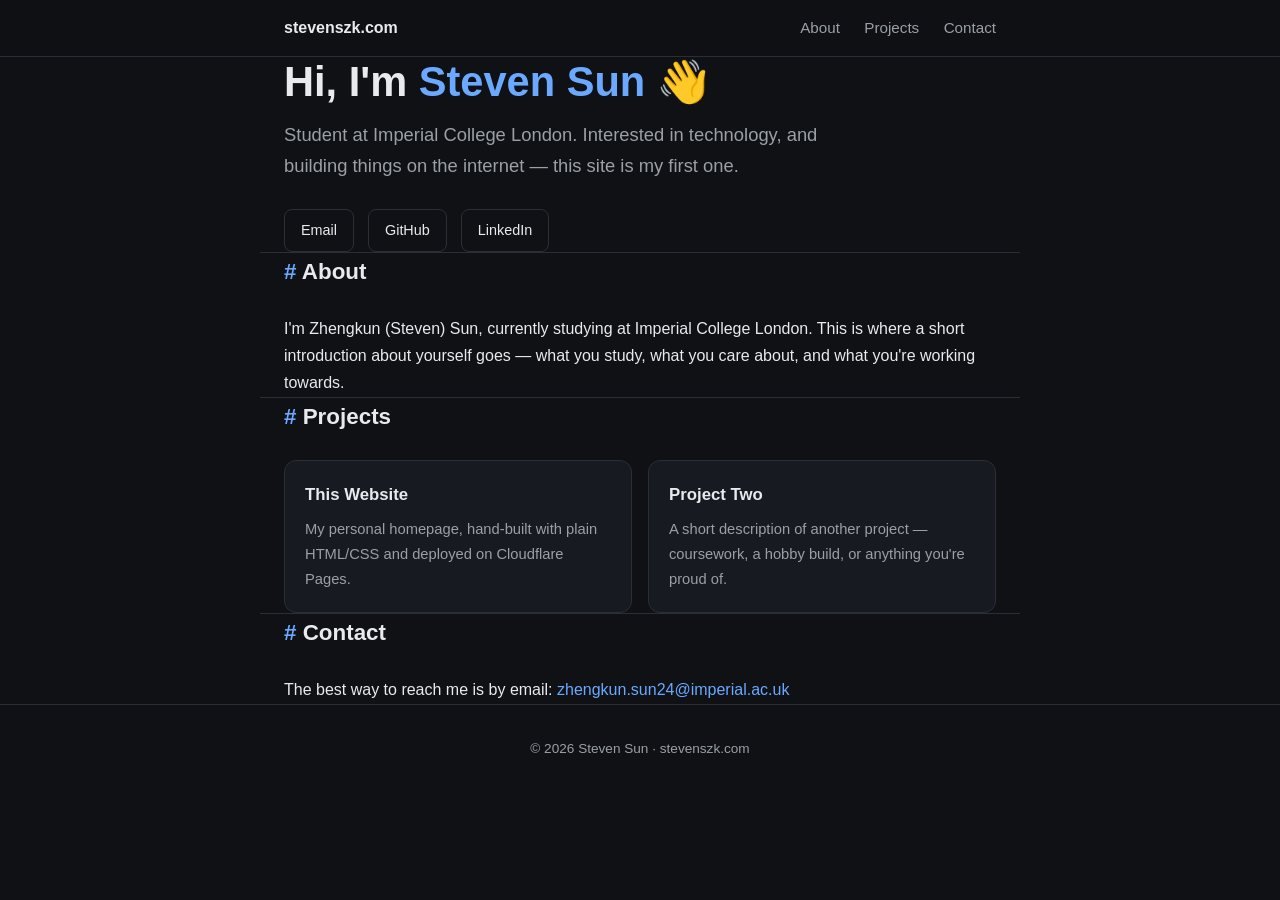
==== index.html @ 5469930b "added first html" ====
<!DOCTYPE html>
<html lang="en">
<head>
  <meta charset="UTF-8">
  <meta name="viewport" content="width=device-width, initial-scale=1.0">
  <title>Steven Sun — Personal Homepage</title>
  <meta name="description" content="Personal homepage of Steven (Zhengkun) Sun, student at Imperial College London.">
  <style>
    /* ========== 基础设置 ========== */
    :root {
      --bg: #0f1115;          /* 页面背景色 */
      --card: #171a21;        /* 卡片背景色 */
      --text: #e8eaed;        /* 正文颜色 */
      --muted: #9aa0a6;       /* 次要文字颜色 */
      --accent: #6aa9ff;      /* 强调色（链接、标题装饰）*/
      --border: #2a2e37;      /* 边框色 */
    }
    * { margin: 0; padding: 0; box-sizing: border-box; }
    html { scroll-behavior: smooth; }
    body {
      background: var(--bg);
      color: var(--text);
      font-family: -apple-system, BlinkMacSystemFont, "Segoe UI", Roboto, "Helvetica Neue", Arial, "PingFang SC", "Microsoft YaHei", sans-serif;
      line-height: 1.7;
    }
    a { color: var(--accent); text-decoration: none; }
    a:hover { text-decoration: underline; }
    .container { max-width: 760px; margin: 0 auto; padding: 0 24px; }

    /* ========== 顶部导航 ========== */
    nav {
      position: sticky; top: 0;
      background: rgba(15, 17, 21, 0.85);
      backdrop-filter: blur(8px);
      border-bottom: 1px solid var(--border);
      z-index: 10;
    }
    nav .container {
      display: flex; justify-content: space-between; align-items: center;
      height: 56px;
    }
    nav .logo { font-weight: 700; color: var(--text); }
    nav .links a { color: var(--muted); margin-left: 20px; font-size: 0.95rem; }
    nav .links a:hover { color: var(--text); text-decoration: none; }

    /* ========== 首屏 ========== */
    header { padding: 96px 0 72px; }
    header h1 { font-size: 2.6rem; line-height: 1.2; margin-bottom: 12px; }
    header h1 span { color: var(--accent); }
    header p.tagline { font-size: 1.15rem; color: var(--muted); max-width: 560px; }
    .social { margin-top: 28px; display: flex; gap: 14px; flex-wrap: wrap; }
    .social a {
      border: 1px solid var(--border); border-radius: 8px;
      padding: 8px 16px; font-size: 0.9rem; color: var(--text);
    }
    .social a:hover { border-color: var(--accent); text-decoration: none; }

    /* ========== 通用区块 ========== */
    section { padding: 48px 0; border-top: 1px solid var(--border); }
    section h2 {
      font-size: 1.4rem; margin-bottom: 24px;
    }
    section h2::before { content: "# "; color: var(--accent); }

    /* ========== 项目卡片 ========== */
    .cards { display: grid; grid-template-columns: 1fr 1fr; gap: 16px; }
    @media (max-width: 640px) { .cards { grid-template-columns: 1fr; } }
    .card {
      background: var(--card); border: 1px solid var(--border);
      border-radius: 12px; padding: 20px;
    }
    .card h3 { font-size: 1.05rem; margin-bottom: 8px; }
    .card p { font-size: 0.92rem; color: var(--muted); }

    /* ========== 页脚 ========== */
    footer {
      border-top: 1px solid var(--border);
      padding: 32px 0; text-align: center;
      color: var(--muted); font-size: 0.85rem;
    }
  </style>
</head>
<body>

  <nav>
    <div class="container">
      <div class="logo">stevenszk.com</div>
      <div class="links">
        <a href="#about">About</a>
        <a href="#projects">Projects</a>
        <a href="#contact">Contact</a>
      </div>
    </div>
  </nav>

  <header class="container" id="top">
    <h1>Hi, I'm <span>Steven Sun</span> 👋</h1>
    <p class="tagline">
      <!-- 改这里：一句话介绍自己 -->
      Student at Imperial College London. Interested in technology, and building things on the internet — this site is my first one.
    </p>
    <div class="social">
      <!-- 改这里：换成你自己的链接，不需要的删掉整行 -->
      <a href="mailto:zhengkun.sun24@imperial.ac.uk">Email</a>
      <a href="https://github.com/yourusername" target="_blank">GitHub</a>
      <a href="https://www.linkedin.com/in/yourusername" target="_blank">LinkedIn</a>
    </div>
  </header>

  <section class="container" id="about">
    <h2>About</h2>
    <p>
      <!-- 改这里：自我介绍，可以写学习经历、兴趣方向 -->
      I'm Zhengkun (Steven) Sun, currently studying at Imperial College London.
      This is where a short introduction about yourself goes — what you study,
      what you care about, and what you're working towards.
    </p>
  </section>

  <section class="container" id="projects">
    <h2>Projects</h2>
    <div class="cards">
      <!-- 改这里：每个 card 是一个项目，可复制粘贴增加更多 -->
      <div class="card">
        <h3>This Website</h3>
        <p>My personal homepage, hand-built with plain HTML/CSS and deployed on Cloudflare Pages.</p>
      </div>
      <div class="card">
        <h3>Project Two</h3>
        <p>A short description of another project — coursework, a hobby build, or anything you're proud of.</p>
      </div>
    </div>
  </section>

  <section class="container" id="contact">
    <h2>Contact</h2>
    <p>
      The best way to reach me is by email:
      <a href="mailto:zhengkun.sun24@imperial.ac.uk">zhengkun.sun24@imperial.ac.uk</a>
    </p>
  </section>

  <footer>
    © 2026 Steven Sun · stevenszk.com
  </footer>

</body>
</html>
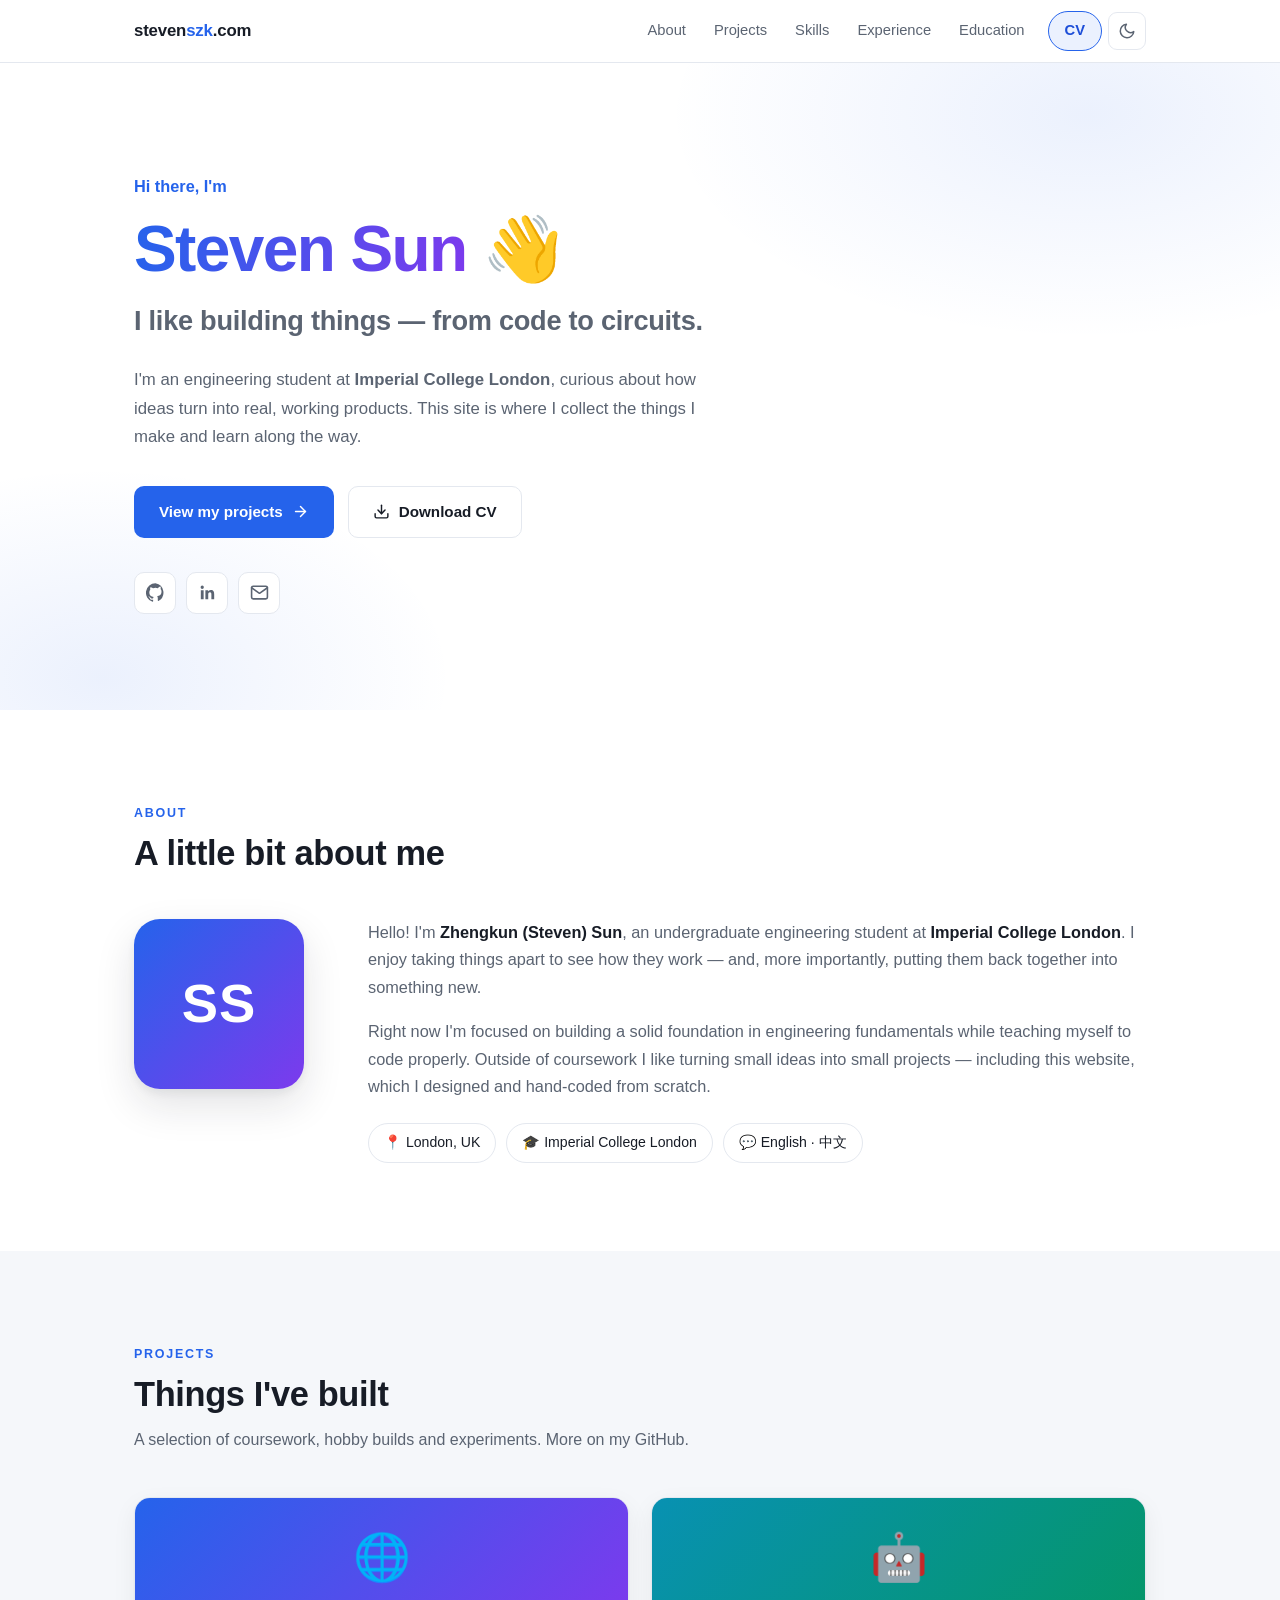
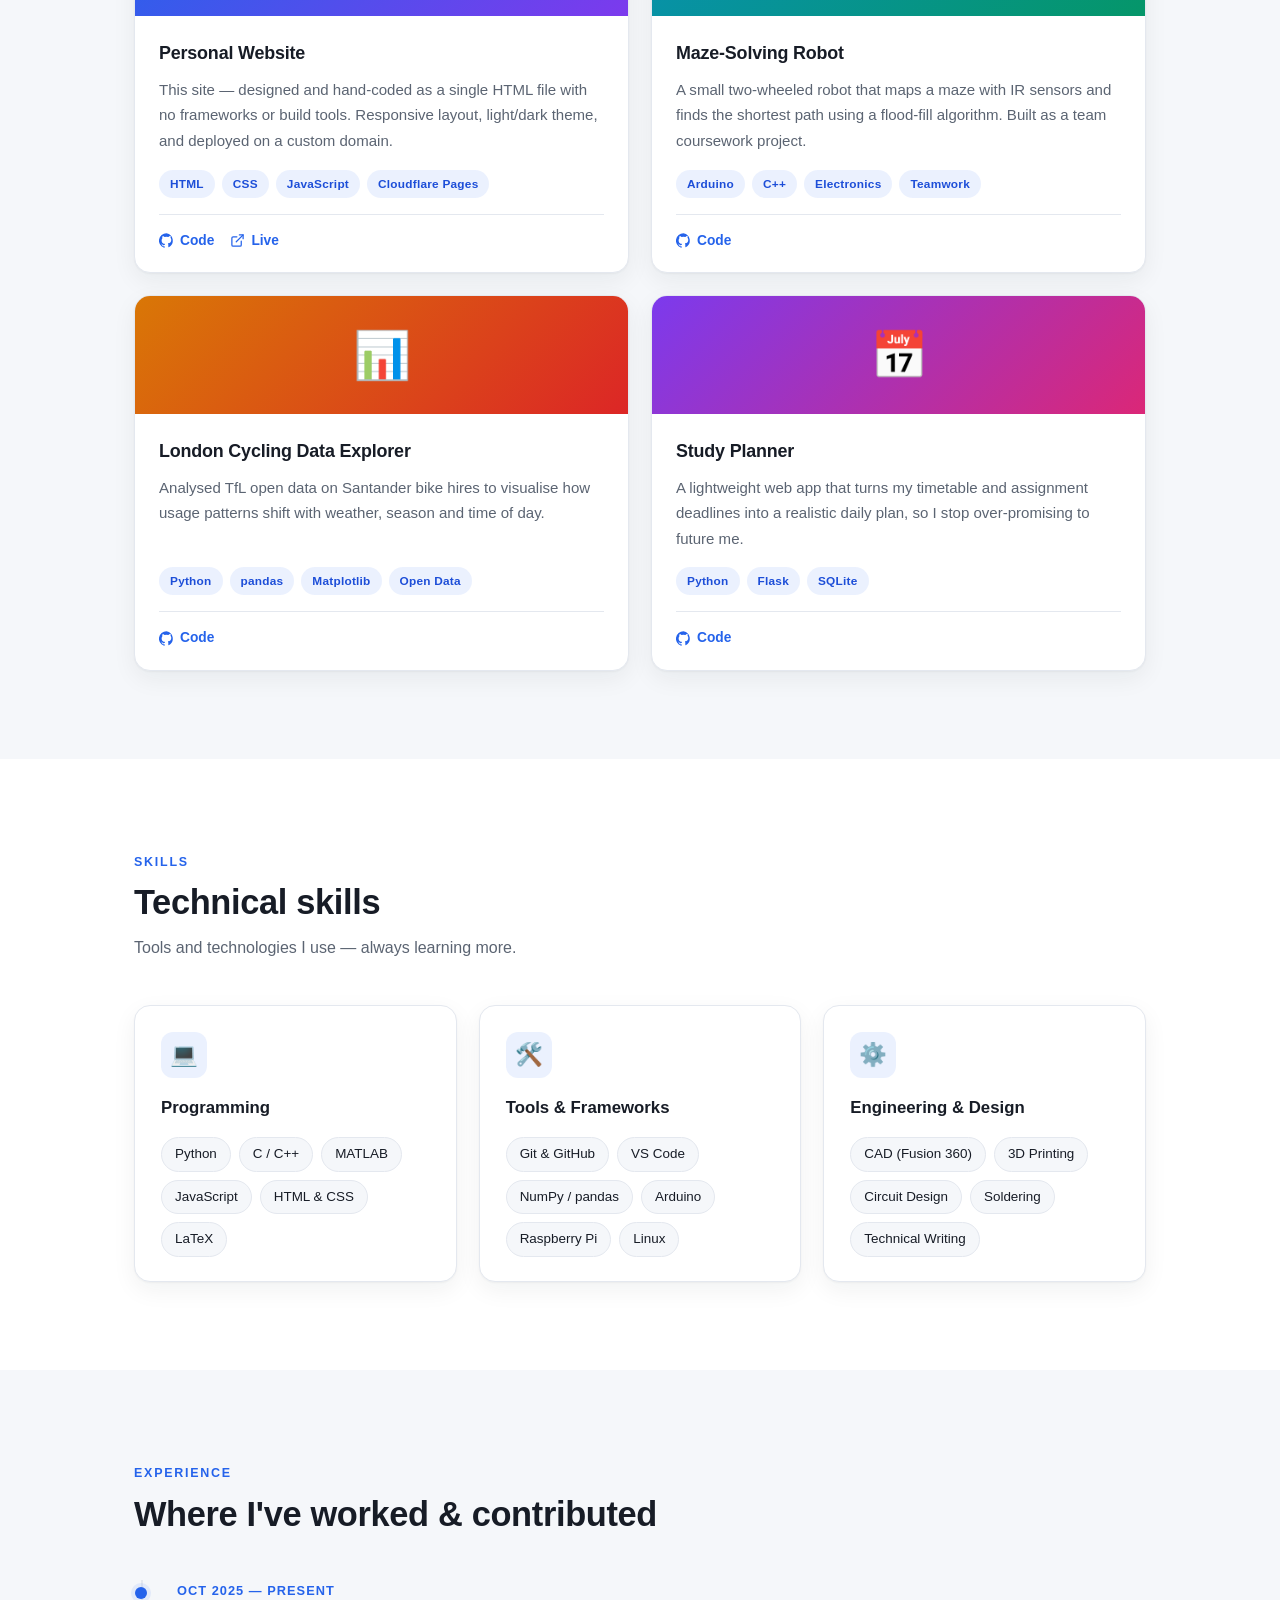
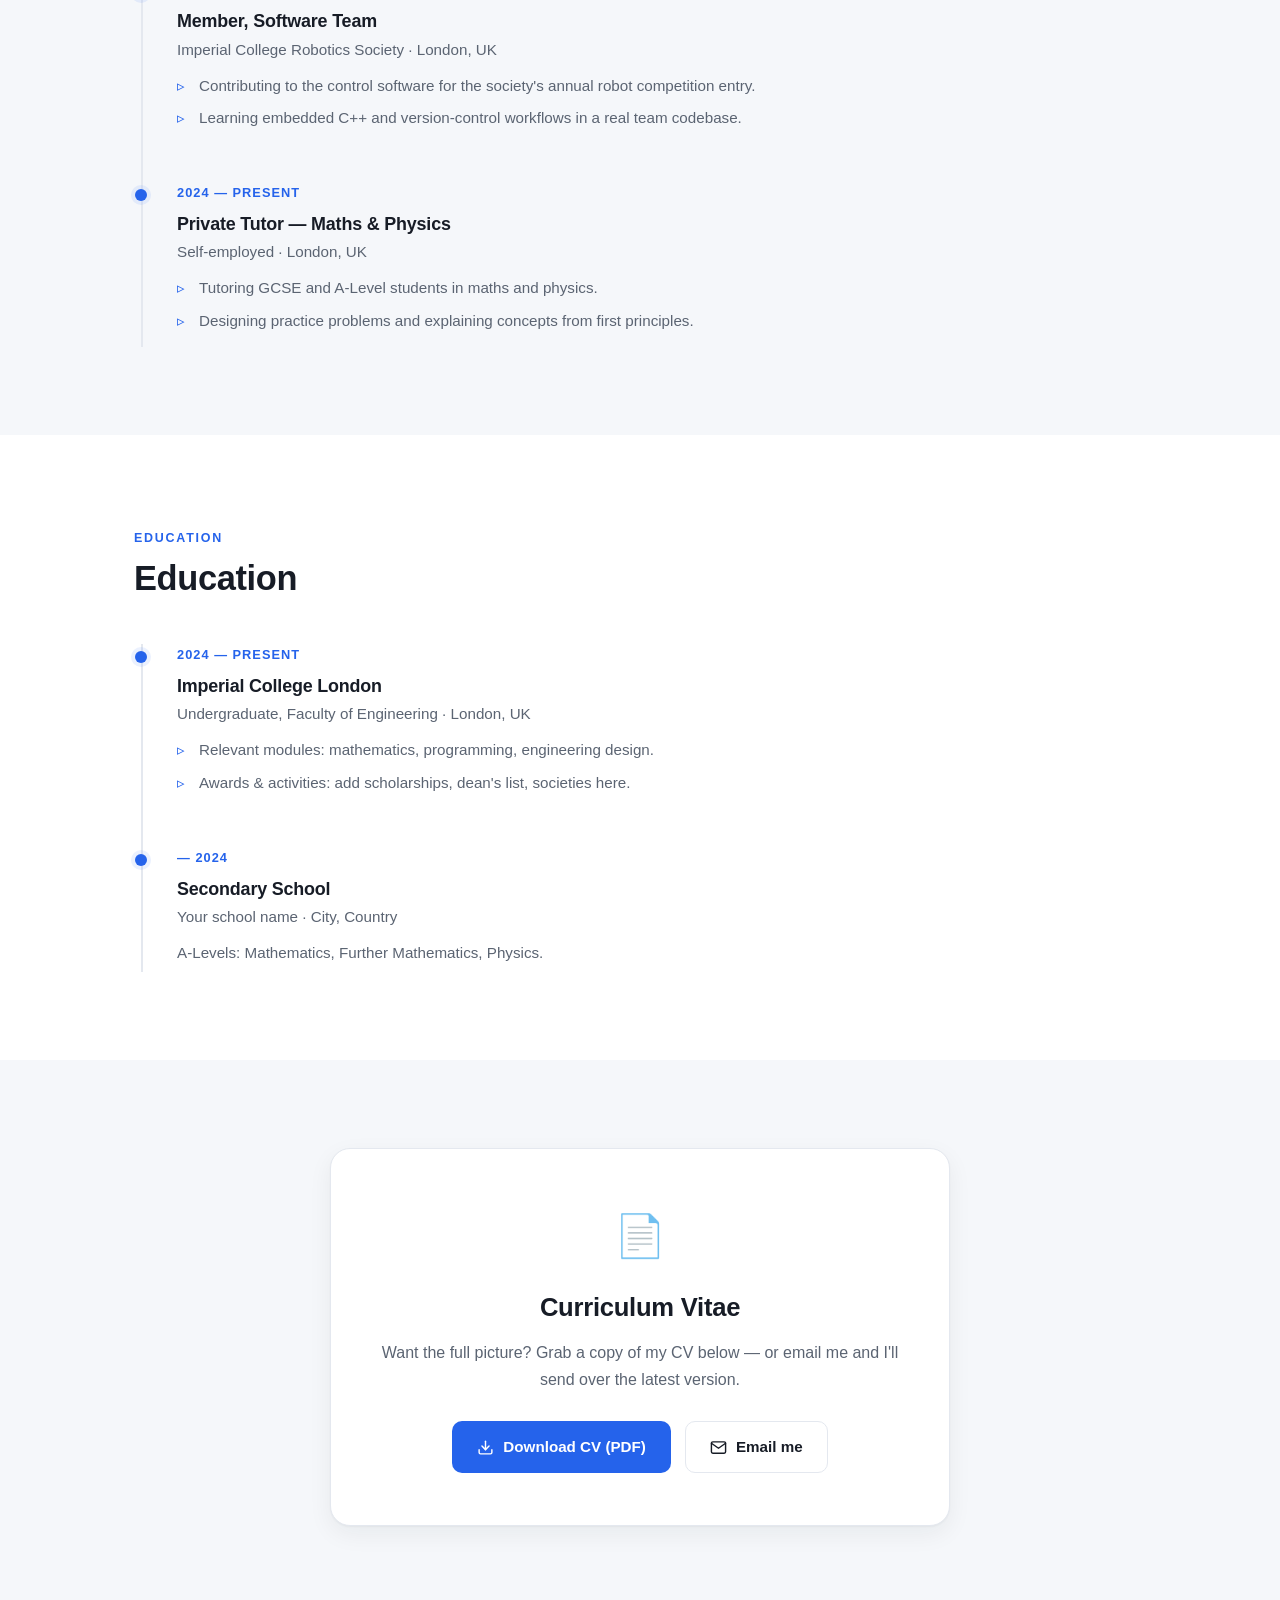
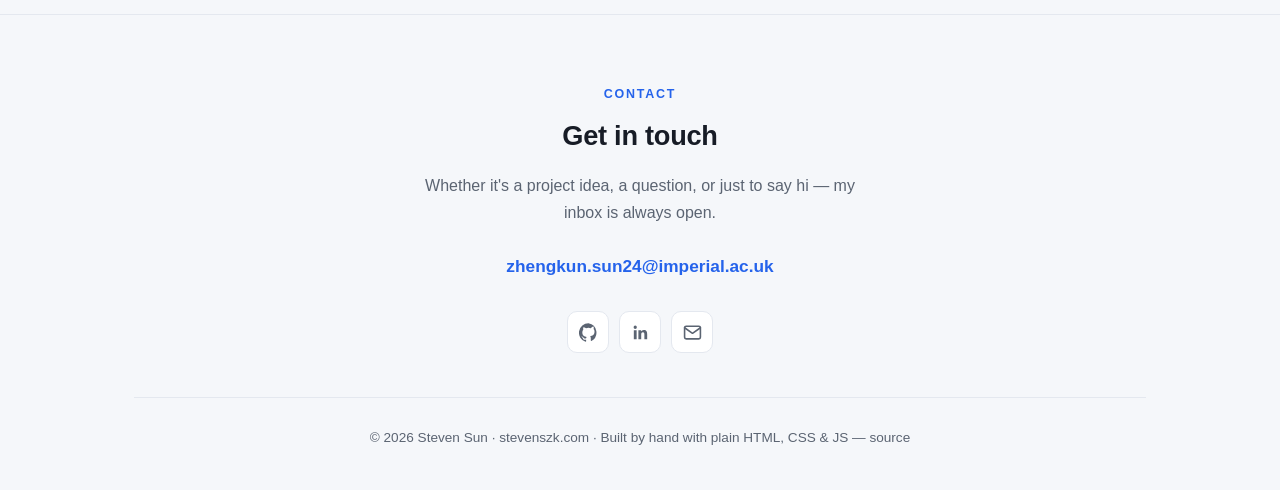
==== commit a87b455a: "updated web to new look" ====
--- a/index.html
+++ b/index.html
@@ -1,148 +1,796 @@
 <!DOCTYPE html>
+<!--
+  ═══════════════════════════════════════════════════════════════════
+  Steven Sun — 个人主页（单文件，无任何外部依赖）
+  ═══════════════════════════════════════════════════════════════════
+  需要改的地方都标了【改这里】，全局搜索即可。快速清单：
+    1. Hero 区   — 一句话介绍、简介段落
+    2. About     — 自我介绍两段 + 快速信息（城市/学校/语言）
+    3. Projects  — 除第一个"Personal Website"外，其余 3 个是示例项目，换成你自己的
+    4. Skills    — 技能标签按实际增删
+    5. Experience— 两条经历是示例，换成真实经历
+    6. Education — 专业名称、中学名称、A-Level 科目
+    7. CV        — 把你的简历 PDF 命名为 cv.pdf 放在 index.html 同目录
+    8. LinkedIn  — 搜索 your-linkedin 换成你的 LinkedIn 地址
+  ═══════════════════════════════════════════════════════════════════
+-->
 <html lang="en">
 <head>
   <meta charset="UTF-8">
   <meta name="viewport" content="width=device-width, initial-scale=1.0">
-  <title>Steven Sun — Personal Homepage</title>
-  <meta name="description" content="Personal homepage of Steven (Zhengkun) Sun, student at Imperial College London.">
+  <title>Steven Sun — Engineering Student at Imperial College London</title>
+  <meta name="description" content="Personal website of Steven (Zhengkun) Sun — engineering student at Imperial College London. Projects, skills, experience and CV.">
+  <meta property="og:title" content="Steven Sun — Personal Website">
+  <meta property="og:description" content="Engineering student at Imperial College London. Projects, skills, experience and CV.">
+  <meta property="og:type" content="website">
+  <meta property="og:url" content="https://stevenszk.com">
+  <link rel="icon" href="data:image/svg+xml,%3Csvg xmlns='http://www.w3.org/2000/svg' viewBox='0 0 64 64'%3E%3Crect width='64' height='64' rx='14' fill='%232563eb'/%3E%3Ctext x='32' y='43' font-family='Segoe UI,Arial' font-size='34' font-weight='700' fill='white' text-anchor='middle'%3ES%3C/text%3E%3C/svg%3E">
+
+  <!-- 先于渲染设置主题，避免闪白/闪黑 -->
+  <script>
+    (function () {
+      document.documentElement.classList.add('js'); // 有 JS 才启用滚动动画；禁用 JS 时内容直接可见
+      var t = localStorage.getItem('theme');
+      if (!t) t = window.matchMedia('(prefers-color-scheme: dark)').matches ? 'dark' : 'light';
+      document.documentElement.setAttribute('data-theme', t);
+    })();
+  </script>
+
   <style>
-    /* ========== 基础设置 ========== */
+    /* ═══════════ 设计变量（浅色 / 深色两套）═══════════ */
     :root {
-      --bg: #0f1115;          /* 页面背景色 */
-      --card: #171a21;        /* 卡片背景色 */
-      --text: #e8eaed;        /* 正文颜色 */
-      --muted: #9aa0a6;       /* 次要文字颜色 */
-      --accent: #6aa9ff;      /* 强调色（链接、标题装饰）*/
-      --border: #2a2e37;      /* 边框色 */
-    }
+      --bg: #ffffff;
+      --bg-soft: #f5f7fa;
+      --card: #ffffff;
+      --text: #171c26;
+      --muted: #5b6472;
+      --accent: #2563eb;
+      --accent-strong: #1d4ed8;
+      --accent-soft: rgba(37, 99, 235, 0.09);
+      --border: #e4e8ef;
+      --shadow: 0 1px 2px rgba(23, 28, 38, .04), 0 8px 24px rgba(23, 28, 38, .06);
+      --shadow-lg: 0 4px 8px rgba(23, 28, 38, .06), 0 16px 40px rgba(23, 28, 38, .12);
+      --nav-bg: rgba(255, 255, 255, .82);
+    }
+    :root[data-theme="dark"] {
+      --bg: #0e1116;
+      --bg-soft: #141922;
+      --card: #161c26;
+      --text: #e8ebf1;
+      --muted: #99a3b1;
+      --accent: #6aa9ff;
+      --accent-strong: #8ab8ff;
+      --accent-soft: rgba(106, 169, 255, 0.12);
+      --border: #262e3b;
+      --shadow: 0 1px 2px rgba(0, 0, 0, .25), 0 8px 24px rgba(0, 0, 0, .25);
+      --shadow-lg: 0 4px 8px rgba(0, 0, 0, .3), 0 16px 40px rgba(0, 0, 0, .4);
+      --nav-bg: rgba(14, 17, 22, .82);
+    }
+
+    /* ═══════════ 基础 ═══════════ */
     * { margin: 0; padding: 0; box-sizing: border-box; }
     html { scroll-behavior: smooth; }
     body {
       background: var(--bg);
       color: var(--text);
-      font-family: -apple-system, BlinkMacSystemFont, "Segoe UI", Roboto, "Helvetica Neue", Arial, "PingFang SC", "Microsoft YaHei", sans-serif;
+      font-family: -apple-system, BlinkMacSystemFont, "Segoe UI", Roboto, "Helvetica Neue", Arial,
+                   "PingFang SC", "Microsoft YaHei", sans-serif;
       line-height: 1.7;
+      -webkit-font-smoothing: antialiased;
+      transition: background .3s ease, color .3s ease;
     }
     a { color: var(--accent); text-decoration: none; }
-    a:hover { text-decoration: underline; }
-    .container { max-width: 760px; margin: 0 auto; padding: 0 24px; }
-
-    /* ========== 顶部导航 ========== */
+    a:hover { color: var(--accent-strong); }
+    img { max-width: 100%; display: block; }
+    .container { max-width: 1060px; margin: 0 auto; padding: 0 24px; }
+    section { padding: 88px 0; scroll-margin-top: 70px; }
+    section:nth-of-type(even) { background: var(--bg-soft); }
+
+    ::selection { background: var(--accent); color: #fff; }
+    :focus-visible { outline: 2px solid var(--accent); outline-offset: 3px; border-radius: 4px; }
+
+    .skip-link {
+      position: absolute; left: -9999px; top: 0; z-index: 100;
+      background: var(--accent); color: #fff; padding: 10px 18px; border-radius: 0 0 8px 0;
+    }
+    .skip-link:focus { left: 0; }
+
+    /* ═══════════ 区块标题 ═══════════ */
+    .section-head { margin-bottom: 44px; }
+    .section-head .kicker {
+      display: inline-block; font-size: .78rem; font-weight: 700;
+      letter-spacing: .14em; text-transform: uppercase; color: var(--accent);
+      margin-bottom: 8px;
+    }
+    .section-head h2 { font-size: clamp(1.7rem, 3.2vw, 2.15rem); line-height: 1.25; letter-spacing: -.01em; }
+    .section-head .sub { color: var(--muted); margin-top: 10px; max-width: 620px; }
+
+    /* ═══════════ 导航栏 ═══════════ */
     nav {
-      position: sticky; top: 0;
-      background: rgba(15, 17, 21, 0.85);
-      backdrop-filter: blur(8px);
+      position: sticky; top: 0; z-index: 50;
+      background: var(--nav-bg);
+      backdrop-filter: blur(10px);
+      -webkit-backdrop-filter: blur(10px);
       border-bottom: 1px solid var(--border);
-      z-index: 10;
-    }
-    nav .container {
-      display: flex; justify-content: space-between; align-items: center;
-      height: 56px;
-    }
-    nav .logo { font-weight: 700; color: var(--text); }
-    nav .links a { color: var(--muted); margin-left: 20px; font-size: 0.95rem; }
-    nav .links a:hover { color: var(--text); text-decoration: none; }
-
-    /* ========== 首屏 ========== */
-    header { padding: 96px 0 72px; }
-    header h1 { font-size: 2.6rem; line-height: 1.2; margin-bottom: 12px; }
-    header h1 span { color: var(--accent); }
-    header p.tagline { font-size: 1.15rem; color: var(--muted); max-width: 560px; }
-    .social { margin-top: 28px; display: flex; gap: 14px; flex-wrap: wrap; }
-    .social a {
-      border: 1px solid var(--border); border-radius: 8px;
-      padding: 8px 16px; font-size: 0.9rem; color: var(--text);
-    }
-    .social a:hover { border-color: var(--accent); text-decoration: none; }
-
-    /* ========== 通用区块 ========== */
-    section { padding: 48px 0; border-top: 1px solid var(--border); }
-    section h2 {
-      font-size: 1.4rem; margin-bottom: 24px;
-    }
-    section h2::before { content: "# "; color: var(--accent); }
-
-    /* ========== 项目卡片 ========== */
-    .cards { display: grid; grid-template-columns: 1fr 1fr; gap: 16px; }
-    @media (max-width: 640px) { .cards { grid-template-columns: 1fr; } }
-    .card {
+    }
+    .nav-inner { display: flex; align-items: center; justify-content: space-between; height: 62px; }
+    .logo { font-weight: 800; font-size: 1.05rem; color: var(--text); letter-spacing: -.01em; }
+    .logo span { color: var(--accent); }
+    .nav-right { display: flex; align-items: center; gap: 6px; }
+    .nav-links { display: flex; align-items: center; gap: 2px; }
+    .nav-links a {
+      color: var(--muted); font-size: .92rem; font-weight: 500;
+      padding: 7px 13px; border-radius: 8px; transition: color .2s, background .2s;
+    }
+    .nav-links a:hover { color: var(--text); background: var(--accent-soft); }
+    .nav-links a.active { color: var(--accent-strong); background: var(--accent-soft); font-weight: 600; }
+    .nav-links a.cv-link {
+      color: var(--accent-strong); border: 1px solid var(--accent);
+      margin-left: 8px; padding: 6px 16px; border-radius: 999px; font-weight: 600;
+    }
+    .nav-links a.cv-link:hover { background: var(--accent); color: #fff; }
+
+    .icon-btn {
+      display: inline-flex; align-items: center; justify-content: center;
+      width: 38px; height: 38px; border-radius: 9px;
+      border: 1px solid var(--border); background: transparent; color: var(--muted);
+      cursor: pointer; transition: color .2s, border-color .2s, background .2s;
+    }
+    .icon-btn:hover { color: var(--accent); border-color: var(--accent); }
+    .icon-btn svg { width: 18px; height: 18px; }
+    #themeToggle .sun { display: none; }
+    :root[data-theme="dark"] #themeToggle .sun { display: block; }
+    :root[data-theme="dark"] #themeToggle .moon { display: none; }
+    .menu-btn { display: none; }
+
+    @media (max-width: 900px) {
+      .menu-btn { display: inline-flex; }
+      .nav-links {
+        display: none; position: absolute; top: 100%; left: 0; right: 0;
+        flex-direction: column; align-items: stretch; gap: 4px;
+        background: var(--nav-bg); backdrop-filter: blur(14px); -webkit-backdrop-filter: blur(14px);
+        border-bottom: 1px solid var(--border); padding: 14px 20px 20px;
+      }
+      .nav-links.open { display: flex; }
+      .nav-links a { padding: 11px 14px; }
+      .nav-links a.cv-link { margin-left: 0; text-align: center; }
+    }
+
+    /* ═══════════ Hero 首屏 ═══════════ */
+    .hero {
+      position: relative; overflow: hidden;
+      padding: 110px 0 96px;
+    }
+    .hero::before {
+      content: ""; position: absolute; inset: 0; pointer-events: none;
+      background:
+        radial-gradient(600px 320px at 85% 8%, var(--accent-soft), transparent 70%),
+        radial-gradient(500px 300px at 8% 95%, var(--accent-soft), transparent 70%);
+    }
+    .hero .container { position: relative; }
+    .hero .kicker {
+      color: var(--accent); font-weight: 600; font-size: 1.02rem; margin-bottom: 14px;
+    }
+    .hero h1 {
+      font-size: clamp(2.5rem, 6.5vw, 4rem); line-height: 1.08;
+      letter-spacing: -.025em; margin-bottom: 14px;
+    }
+    .hero h1 .grad {
+      background: linear-gradient(100deg, var(--accent), #7c3aed);
+      -webkit-background-clip: text; background-clip: text; color: transparent;
+    }
+    .hero .tagline {
+      font-size: clamp(1.3rem, 3vw, 1.7rem); font-weight: 600;
+      color: var(--muted); letter-spacing: -.01em; margin-bottom: 22px;
+    }
+    .hero .intro { max-width: 600px; color: var(--muted); font-size: 1.05rem; margin-bottom: 34px; }
+    .hero-cta { display: flex; gap: 14px; flex-wrap: wrap; align-items: center; margin-bottom: 34px; }
+
+    .btn {
+      display: inline-flex; align-items: center; gap: 9px;
+      padding: 12px 24px; border-radius: 10px;
+      font-size: .95rem; font-weight: 600; cursor: pointer;
+      border: 1px solid transparent;
+      transition: transform .18s ease, box-shadow .18s ease, background .2s, color .2s, border-color .2s;
+    }
+    .btn svg { width: 17px; height: 17px; }
+    .btn-primary { background: var(--accent); color: #fff; }
+    .btn-primary:hover { background: var(--accent-strong); color: #fff; transform: translateY(-2px); box-shadow: var(--shadow-lg); }
+    .btn-ghost { border-color: var(--border); color: var(--text); background: var(--card); }
+    .btn-ghost:hover { border-color: var(--accent); color: var(--accent); transform: translateY(-2px); }
+
+    .social-row { display: flex; gap: 10px; }
+    .social-row a {
+      display: inline-flex; align-items: center; justify-content: center;
+      width: 42px; height: 42px; border-radius: 10px;
+      border: 1px solid var(--border); color: var(--muted); background: var(--card);
+      transition: color .2s, border-color .2s, transform .18s ease;
+    }
+    .social-row a:hover { color: var(--accent); border-color: var(--accent); transform: translateY(-2px); }
+    .social-row svg { width: 19px; height: 19px; }
+
+    /* ═══════════ About ═══════════ */
+    .about-grid {
+      display: grid; grid-template-columns: 190px 1fr; gap: 44px; align-items: start;
+    }
+    @media (max-width: 760px) {
+      .about-grid { grid-template-columns: 1fr; }
+      .avatar-wrap { margin: 0 auto; }
+    }
+    .avatar-wrap { text-align: center; }
+    /* 【改这里】想放照片的话：把下面这个 div.avatar 换成
+       <img class="avatar-img" src="me.jpg" alt="Photo of Steven Sun">  */
+    .avatar {
+      width: 170px; height: 170px; border-radius: 26px;
+      background: linear-gradient(135deg, var(--accent), #7c3aed);
+      color: #fff; font-size: 3.4rem; font-weight: 800; letter-spacing: .02em;
+      display: flex; align-items: center; justify-content: center;
+      box-shadow: var(--shadow-lg);
+    }
+    .avatar-img { width: 170px; height: 170px; border-radius: 26px; object-fit: cover; box-shadow: var(--shadow-lg); }
+    .about-text p { margin-bottom: 16px; color: var(--muted); font-size: 1.02rem; }
+    .about-text p strong { color: var(--text); }
+    .facts { display: flex; flex-wrap: wrap; gap: 10px; margin-top: 22px; }
+    .fact {
+      display: inline-flex; align-items: center; gap: 7px;
+      font-size: .88rem; font-weight: 500; color: var(--text);
       background: var(--card); border: 1px solid var(--border);
-      border-radius: 12px; padding: 20px;
-    }
-    .card h3 { font-size: 1.05rem; margin-bottom: 8px; }
-    .card p { font-size: 0.92rem; color: var(--muted); }
-
-    /* ========== 页脚 ========== */
-    footer {
-      border-top: 1px solid var(--border);
-      padding: 32px 0; text-align: center;
-      color: var(--muted); font-size: 0.85rem;
+      border-radius: 999px; padding: 7px 15px;
+    }
+
+    /* ═══════════ Projects ═══════════ */
+    .project-grid { display: grid; grid-template-columns: repeat(2, 1fr); gap: 22px; }
+    @media (max-width: 760px) { .project-grid { grid-template-columns: 1fr; } }
+    .project {
+      display: flex; flex-direction: column;
+      background: var(--card); border: 1px solid var(--border); border-radius: 16px;
+      overflow: hidden; box-shadow: var(--shadow);
+      transition: transform .2s ease, box-shadow .2s ease, border-color .2s;
+    }
+    .project:hover { transform: translateY(-4px); box-shadow: var(--shadow-lg); border-color: var(--accent); }
+    .project-banner {
+      height: 118px; display: flex; align-items: center; justify-content: center;
+      font-size: 2.9rem;
+    }
+    .g1 { background: linear-gradient(135deg, #2563eb, #7c3aed); }
+    .g2 { background: linear-gradient(135deg, #0891b2, #059669); }
+    .g3 { background: linear-gradient(135deg, #d97706, #dc2626); }
+    .g4 { background: linear-gradient(135deg, #7c3aed, #db2777); }
+    .project-body { display: flex; flex-direction: column; flex: 1; padding: 22px 24px 20px; }
+    .project h3 { font-size: 1.12rem; margin-bottom: 8px; letter-spacing: -.01em; }
+    .project .desc { color: var(--muted); font-size: .94rem; margin-bottom: 16px; flex: 1; }
+    .tags { display: flex; flex-wrap: wrap; gap: 7px; margin-bottom: 16px; }
+    .tag {
+      font-size: .74rem; font-weight: 600; letter-spacing: .02em;
+      color: var(--accent-strong); background: var(--accent-soft);
+      padding: 4px 11px; border-radius: 999px;
+    }
+    .project-links { display: flex; gap: 16px; border-top: 1px solid var(--border); padding-top: 14px; }
+    .project-links a {
+      display: inline-flex; align-items: center; gap: 6px;
+      font-size: .86rem; font-weight: 600;
+    }
+    .project-links svg { width: 15px; height: 15px; }
+
+    /* ═══════════ Skills ═══════════ */
+    .skills-grid { display: grid; grid-template-columns: repeat(3, 1fr); gap: 22px; }
+    @media (max-width: 860px) { .skills-grid { grid-template-columns: 1fr; } }
+    .skill-card {
+      background: var(--card); border: 1px solid var(--border); border-radius: 16px;
+      padding: 26px 26px 24px; box-shadow: var(--shadow);
+    }
+    .skill-card .skill-icon {
+      width: 46px; height: 46px; border-radius: 12px;
+      background: var(--accent-soft); color: var(--accent);
+      display: flex; align-items: center; justify-content: center;
+      font-size: 1.4rem; margin-bottom: 16px;
+    }
+    .skill-card h3 { font-size: 1.05rem; margin-bottom: 14px; }
+    .chips { display: flex; flex-wrap: wrap; gap: 8px; }
+    .chip {
+      font-size: .84rem; font-weight: 500; color: var(--text);
+      background: var(--bg-soft); border: 1px solid var(--border);
+      padding: 5px 13px; border-radius: 999px;
+    }
+    section:nth-of-type(even) .chip { background: var(--bg); }
+
+    /* ═══════════ Experience / Education 时间线 ═══════════ */
+    .timeline { position: relative; margin-left: 7px; padding-left: 34px; border-left: 2px solid var(--border); }
+    .t-item { position: relative; padding-bottom: 44px; }
+    .t-item:last-child { padding-bottom: 6px; }
+    .t-item::before {
+      content: ""; position: absolute; left: -42px; top: 7px;
+      width: 12px; height: 12px; border-radius: 50%;
+      background: var(--accent); box-shadow: 0 0 0 4px var(--accent-soft);
+    }
+    .t-date {
+      font-size: .8rem; font-weight: 700; letter-spacing: .08em; text-transform: uppercase;
+      color: var(--accent); margin-bottom: 5px;
+    }
+    .t-item h3 { font-size: 1.12rem; letter-spacing: -.01em; }
+    .t-org { color: var(--muted); font-weight: 500; font-size: .95rem; margin-bottom: 10px; }
+    .t-item ul { list-style: none; }
+    .t-item li {
+      position: relative; padding-left: 22px;
+      color: var(--muted); font-size: .95rem; margin-bottom: 7px;
+    }
+    .t-item li::before { content: "▹"; position: absolute; left: 0; color: var(--accent); }
+    .t-note { color: var(--muted); font-size: .95rem; }
+
+    /* ═══════════ CV ═══════════ */
+    .cv-box {
+      text-align: center; max-width: 620px; margin: 0 auto;
+      background: var(--card); border: 1px solid var(--border); border-radius: 20px;
+      padding: 52px 36px; box-shadow: var(--shadow);
+    }
+    .cv-box .cv-emoji { font-size: 2.6rem; margin-bottom: 14px; }
+    .cv-box h2 { font-size: 1.6rem; margin-bottom: 10px; letter-spacing: -.01em; }
+    .cv-box p { color: var(--muted); margin-bottom: 28px; }
+    .cv-actions { display: flex; gap: 14px; justify-content: center; flex-wrap: wrap; }
+
+    /* ═══════════ Footer / Contact ═══════════ */
+    footer { background: var(--bg-soft); border-top: 1px solid var(--border); padding: 64px 0 40px; text-align: center; }
+    footer .kicker {
+      display: inline-block; font-size: .78rem; font-weight: 700;
+      letter-spacing: .14em; text-transform: uppercase; color: var(--accent); margin-bottom: 8px;
+    }
+    footer h2 { font-size: 1.7rem; margin-bottom: 12px; letter-spacing: -.01em; }
+    footer .contact-note { color: var(--muted); max-width: 460px; margin: 0 auto 26px; }
+    footer .email-link { font-size: 1.08rem; font-weight: 600; }
+    footer .social-row { justify-content: center; margin: 30px 0 44px; }
+    .copyright { color: var(--muted); font-size: .85rem; border-top: 1px solid var(--border); padding-top: 28px; }
+    .copyright a { color: var(--muted); }
+    .copyright a:hover { color: var(--accent); }
+
+    /* ═══════════ 进场动画（滚动到视口时淡入；仅在 JS 可用时启用）═══════════ */
+    html.js .reveal { opacity: 0; transform: translateY(20px); transition: opacity .6s ease, transform .6s ease; }
+    html.js .reveal.in { opacity: 1; transform: none; }
+    @media (prefers-reduced-motion: reduce) {
+      html { scroll-behavior: auto; }
+      html.js .reveal { opacity: 1; transform: none; transition: none; }
+      .btn, .project, .social-row a { transition: none; }
     }
   </style>
 </head>
 <body>
 
+  <a class="skip-link" href="#about">Skip to content</a>
+
+  <!-- ═══════════ 导航 ═══════════ -->
   <nav>
-    <div class="container">
-      <div class="logo">stevenszk.com</div>
-      <div class="links">
-        <a href="#about">About</a>
-        <a href="#projects">Projects</a>
-        <a href="#contact">Contact</a>
+    <div class="container nav-inner">
+      <a class="logo" href="#top">steven<span>szk</span>.com</a>
+      <div class="nav-right">
+        <div class="nav-links" id="navLinks">
+          <a href="#about">About</a>
+          <a href="#projects">Projects</a>
+          <a href="#skills">Skills</a>
+          <a href="#experience">Experience</a>
+          <a href="#education">Education</a>
+          <a class="cv-link" href="#cv">CV</a>
+        </div>
+        <button class="icon-btn" id="themeToggle" aria-label="Toggle dark / light theme">
+          <svg class="moon" viewBox="0 0 24 24" fill="none" stroke="currentColor" stroke-width="2" stroke-linecap="round" stroke-linejoin="round"><path d="M21 12.79A9 9 0 1 1 11.21 3 7 7 0 0 0 21 12.79z"/></svg>
+          <svg class="sun" viewBox="0 0 24 24" fill="none" stroke="currentColor" stroke-width="2" stroke-linecap="round" stroke-linejoin="round"><circle cx="12" cy="12" r="5"/><line x1="12" y1="1" x2="12" y2="3"/><line x1="12" y1="21" x2="12" y2="23"/><line x1="4.22" y1="4.22" x2="5.64" y2="5.64"/><line x1="18.36" y1="18.36" x2="19.78" y2="19.78"/><line x1="1" y1="12" x2="3" y2="12"/><line x1="21" y1="12" x2="23" y2="12"/><line x1="4.22" y1="19.78" x2="5.64" y2="18.36"/><line x1="18.36" y1="5.64" x2="19.78" y2="4.22"/></svg>
+        </button>
+        <button class="icon-btn menu-btn" id="menuBtn" aria-label="Open menu" aria-expanded="false">
+          <svg viewBox="0 0 24 24" fill="none" stroke="currentColor" stroke-width="2" stroke-linecap="round"><line x1="3" y1="6" x2="21" y2="6"/><line x1="3" y1="12" x2="21" y2="12"/><line x1="3" y1="18" x2="21" y2="18"/></svg>
+        </button>
       </div>
     </div>
   </nav>
 
-  <header class="container" id="top">
-    <h1>Hi, I'm <span>Steven Sun</span> 👋</h1>
-    <p class="tagline">
-      <!-- 改这里：一句话介绍自己 -->
-      Student at Imperial College London. Interested in technology, and building things on the internet — this site is my first one.
-    </p>
-    <div class="social">
-      <!-- 改这里：换成你自己的链接，不需要的删掉整行 -->
-      <a href="mailto:zhengkun.sun24@imperial.ac.uk">Email</a>
-      <a href="https://github.com/yourusername" target="_blank">GitHub</a>
-      <a href="https://www.linkedin.com/in/yourusername" target="_blank">LinkedIn</a>
+  <!-- ═══════════ Hero 首屏 ═══════════ -->
+  <header class="hero" id="top">
+    <div class="container">
+      <p class="kicker">Hi there, I'm</p>
+      <h1><span class="grad">Steven Sun</span> 👋</h1>
+      <!-- 【改这里】一句话介绍自己（参考站是 "I like making cool robots"）-->
+      <p class="tagline">I like building things — from code to circuits.</p>
+      <!-- 【改这里】两三行的简介 -->
+      <p class="intro">
+        I'm an engineering student at <strong>Imperial College London</strong>, curious about how
+        ideas turn into real, working products. This site is where I collect the things I make
+        and learn along the way.
+      </p>
+      <div class="hero-cta">
+        <a class="btn btn-primary" href="#projects">
+          View my projects
+          <svg viewBox="0 0 24 24" fill="none" stroke="currentColor" stroke-width="2" stroke-linecap="round" stroke-linejoin="round"><line x1="5" y1="12" x2="19" y2="12"/><polyline points="12 5 19 12 12 19"/></svg>
+        </a>
+        <a class="btn btn-ghost" href="cv.pdf" download>
+          <svg viewBox="0 0 24 24" fill="none" stroke="currentColor" stroke-width="2" stroke-linecap="round" stroke-linejoin="round"><path d="M21 15v4a2 2 0 0 1-2 2H5a2 2 0 0 1-2-2v-4"/><polyline points="7 10 12 15 17 10"/><line x1="12" y1="15" x2="12" y2="3"/></svg>
+          Download CV
+        </a>
+      </div>
+      <div class="social-row">
+        <a href="https://github.com/steven-szk" target="_blank" rel="noopener" aria-label="GitHub">
+          <svg viewBox="0 0 24 24" fill="currentColor"><path d="M12 .3a12 12 0 0 0-3.8 23.4c.6.1.8-.3.8-.6v-2c-3.3.7-4-1.6-4-1.6-.6-1.4-1.4-1.8-1.4-1.8-1-.7.1-.7.1-.7 1.2.1 1.8 1.2 1.8 1.2 1 1.8 2.8 1.3 3.5 1 .1-.8.4-1.3.7-1.6-2.7-.3-5.5-1.3-5.5-5.9 0-1.3.5-2.4 1.2-3.2 0-.4-.5-1.6.2-3.2 0 0 1-.3 3.3 1.2a11.5 11.5 0 0 1 6 0C17.3 4 18.3 4.3 18.3 4.3c.7 1.6.2 2.8.1 3.2.8.8 1.2 1.9 1.2 3.2 0 4.6-2.8 5.6-5.5 5.9.4.4.8 1.1.8 2.2v3.3c0 .3.2.7.8.6A12 12 0 0 0 12 .3"/></svg>
+        </a>
+        <!-- 【改这里】换成你的 LinkedIn 地址 -->
+        <a href="https://www.linkedin.com/in/your-linkedin" target="_blank" rel="noopener" aria-label="LinkedIn">
+          <svg viewBox="0 0 24 24" fill="currentColor"><path d="M20.45 20.45h-3.55v-5.57c0-1.33-.03-3.04-1.85-3.04-1.86 0-2.14 1.45-2.14 2.94v5.67H9.35V9h3.41v1.56h.05c.47-.9 1.63-1.85 3.36-1.85 3.6 0 4.27 2.37 4.27 5.46v6.28zM5.34 7.43a2.06 2.06 0 1 1 0-4.12 2.06 2.06 0 0 1 0 4.12zM7.12 20.45H3.56V9h3.56v11.45z"/></svg>
+        </a>
+        <a href="mailto:zhengkun.sun24@imperial.ac.uk" aria-label="Email">
+          <svg viewBox="0 0 24 24" fill="none" stroke="currentColor" stroke-width="2" stroke-linecap="round" stroke-linejoin="round"><path d="M4 4h16c1.1 0 2 .9 2 2v12c0 1.1-.9 2-2 2H4c-1.1 0-2-.9-2-2V6c0-1.1.9-2 2-2z"/><polyline points="22,6 12,13 2,6"/></svg>
+        </a>
+      </div>
     </div>
   </header>
 
-  <section class="container" id="about">
-    <h2>About</h2>
-    <p>
-      <!-- 改这里：自我介绍，可以写学习经历、兴趣方向 -->
-      I'm Zhengkun (Steven) Sun, currently studying at Imperial College London.
-      This is where a short introduction about yourself goes — what you study,
-      what you care about, and what you're working towards.
-    </p>
-  </section>
-
-  <section class="container" id="projects">
-    <h2>Projects</h2>
-    <div class="cards">
-      <!-- 改这里：每个 card 是一个项目，可复制粘贴增加更多 -->
-      <div class="card">
-        <h3>This Website</h3>
-        <p>My personal homepage, hand-built with plain HTML/CSS and deployed on Cloudflare Pages.</p>
-      </div>
-      <div class="card">
-        <h3>Project Two</h3>
-        <p>A short description of another project — coursework, a hobby build, or anything you're proud of.</p>
-      </div>
+  <main>
+
+    <!-- ═══════════ About ═══════════ -->
+    <section id="about">
+      <div class="container">
+        <div class="section-head reveal">
+          <span class="kicker">About</span>
+          <h2>A little bit about me</h2>
+        </div>
+        <div class="about-grid reveal">
+          <div class="avatar-wrap">
+            <!-- 【改这里】想放真人照片就把这个 div 换成 <img class="avatar-img" src="me.jpg" alt="Steven Sun"> -->
+            <div class="avatar">SS</div>
+          </div>
+          <div class="about-text">
+            <!-- 【改这里】自我介绍第一段：你是谁、在学什么 -->
+            <p>
+              Hello! I'm <strong>Zhengkun (Steven) Sun</strong>, an undergraduate engineering student at
+              <strong>Imperial College London</strong>. I enjoy taking things apart to see how they work —
+              and, more importantly, putting them back together into something new.
+            </p>
+            <!-- 【改这里】第二段：兴趣方向、目前在做什么、目标 -->
+            <p>
+              Right now I'm focused on building a solid foundation in engineering fundamentals while
+              teaching myself to code properly. Outside of coursework I like turning small ideas into
+              small projects — including this website, which I designed and hand-coded from scratch.
+            </p>
+            <div class="facts">
+              <!-- 【改这里】快速信息，按需增删 -->
+              <span class="fact">📍 London, UK</span>
+              <span class="fact">🎓 Imperial College London</span>
+              <span class="fact">💬 English · 中文</span>
+            </div>
+          </div>
+        </div>
+      </div>
+    </section>
+
+    <!-- ═══════════ Projects ═══════════ -->
+    <section id="projects">
+      <div class="container">
+        <div class="section-head reveal">
+          <span class="kicker">Projects</span>
+          <h2>Things I've built</h2>
+          <p class="sub">A selection of coursework, hobby builds and experiments. More on my GitHub.</p>
+        </div>
+        <div class="project-grid">
+
+          <!-- 项目 1：这个是真实的，可以保留 -->
+          <article class="project reveal">
+            <div class="project-banner g1" aria-hidden="true">🌐</div>
+            <div class="project-body">
+              <h3>Personal Website</h3>
+              <p class="desc">
+                This site — designed and hand-coded as a single HTML file with no frameworks or build
+                tools. Responsive layout, light/dark theme, and deployed on a custom domain.
+              </p>
+              <div class="tags">
+                <span class="tag">HTML</span><span class="tag">CSS</span>
+                <span class="tag">JavaScript</span><span class="tag">Cloudflare Pages</span>
+              </div>
+              <div class="project-links">
+                <a href="https://github.com/steven-szk/My-WebPage" target="_blank" rel="noopener">
+                  <svg viewBox="0 0 24 24" fill="currentColor"><path d="M12 .3a12 12 0 0 0-3.8 23.4c.6.1.8-.3.8-.6v-2c-3.3.7-4-1.6-4-1.6-.6-1.4-1.4-1.8-1.4-1.8-1-.7.1-.7.1-.7 1.2.1 1.8 1.2 1.8 1.2 1 1.8 2.8 1.3 3.5 1 .1-.8.4-1.3.7-1.6-2.7-.3-5.5-1.3-5.5-5.9 0-1.3.5-2.4 1.2-3.2 0-.4-.5-1.6.2-3.2 0 0 1-.3 3.3 1.2a11.5 11.5 0 0 1 6 0C17.3 4 18.3 4.3 18.3 4.3c.7 1.6.2 2.8.1 3.2.8.8 1.2 1.9 1.2 3.2 0 4.6-2.8 5.6-5.5 5.9.4.4.8 1.1.8 2.2v3.3c0 .3.2.7.8.6A12 12 0 0 0 12 .3"/></svg>
+                  Code
+                </a>
+                <a href="https://stevenszk.com" target="_blank" rel="noopener">
+                  <svg viewBox="0 0 24 24" fill="none" stroke="currentColor" stroke-width="2" stroke-linecap="round" stroke-linejoin="round"><path d="M18 13v6a2 2 0 0 1-2 2H5a2 2 0 0 1-2-2V8a2 2 0 0 1 2-2h6"/><polyline points="15 3 21 3 21 9"/><line x1="10" y1="14" x2="21" y2="3"/></svg>
+                  Live
+                </a>
+              </div>
+            </div>
+          </article>
+
+          <!-- 【改这里】示例项目 2 —— 换成你的真实项目 -->
+          <article class="project reveal">
+            <div class="project-banner g2" aria-hidden="true">🤖</div>
+            <div class="project-body">
+              <h3>Maze-Solving Robot</h3>
+              <p class="desc">
+                A small two-wheeled robot that maps a maze with IR sensors and finds the shortest
+                path using a flood-fill algorithm. Built as a team coursework project.
+              </p>
+              <div class="tags">
+                <span class="tag">Arduino</span><span class="tag">C++</span>
+                <span class="tag">Electronics</span><span class="tag">Teamwork</span>
+              </div>
+              <div class="project-links">
+                <a href="https://github.com/steven-szk" target="_blank" rel="noopener">
+                  <svg viewBox="0 0 24 24" fill="currentColor"><path d="M12 .3a12 12 0 0 0-3.8 23.4c.6.1.8-.3.8-.6v-2c-3.3.7-4-1.6-4-1.6-.6-1.4-1.4-1.8-1.4-1.8-1-.7.1-.7.1-.7 1.2.1 1.8 1.2 1.8 1.2 1 1.8 2.8 1.3 3.5 1 .1-.8.4-1.3.7-1.6-2.7-.3-5.5-1.3-5.5-5.9 0-1.3.5-2.4 1.2-3.2 0-.4-.5-1.6.2-3.2 0 0 1-.3 3.3 1.2a11.5 11.5 0 0 1 6 0C17.3 4 18.3 4.3 18.3 4.3c.7 1.6.2 2.8.1 3.2.8.8 1.2 1.9 1.2 3.2 0 4.6-2.8 5.6-5.5 5.9.4.4.8 1.1.8 2.2v3.3c0 .3.2.7.8.6A12 12 0 0 0 12 .3"/></svg>
+                  Code
+                </a>
+              </div>
+            </div>
+          </article>
+
+          <!-- 【改这里】示例项目 3 —— 换成你的真实项目 -->
+          <article class="project reveal">
+            <div class="project-banner g3" aria-hidden="true">📊</div>
+            <div class="project-body">
+              <h3>London Cycling Data Explorer</h3>
+              <p class="desc">
+                Analysed TfL open data on Santander bike hires to visualise how usage patterns shift
+                with weather, season and time of day.
+              </p>
+              <div class="tags">
+                <span class="tag">Python</span><span class="tag">pandas</span>
+                <span class="tag">Matplotlib</span><span class="tag">Open Data</span>
+              </div>
+              <div class="project-links">
+                <a href="https://github.com/steven-szk" target="_blank" rel="noopener">
+                  <svg viewBox="0 0 24 24" fill="currentColor"><path d="M12 .3a12 12 0 0 0-3.8 23.4c.6.1.8-.3.8-.6v-2c-3.3.7-4-1.6-4-1.6-.6-1.4-1.4-1.8-1.4-1.8-1-.7.1-.7.1-.7 1.2.1 1.8 1.2 1.8 1.2 1 1.8 2.8 1.3 3.5 1 .1-.8.4-1.3.7-1.6-2.7-.3-5.5-1.3-5.5-5.9 0-1.3.5-2.4 1.2-3.2 0-.4-.5-1.6.2-3.2 0 0 1-.3 3.3 1.2a11.5 11.5 0 0 1 6 0C17.3 4 18.3 4.3 18.3 4.3c.7 1.6.2 2.8.1 3.2.8.8 1.2 1.9 1.2 3.2 0 4.6-2.8 5.6-5.5 5.9.4.4.8 1.1.8 2.2v3.3c0 .3.2.7.8.6A12 12 0 0 0 12 .3"/></svg>
+                  Code
+                </a>
+              </div>
+            </div>
+          </article>
+
+          <!-- 【改这里】示例项目 4 —— 换成你的真实项目 -->
+          <article class="project reveal">
+            <div class="project-banner g4" aria-hidden="true">📅</div>
+            <div class="project-body">
+              <h3>Study Planner</h3>
+              <p class="desc">
+                A lightweight web app that turns my timetable and assignment deadlines into a
+                realistic daily plan, so I stop over-promising to future me.
+              </p>
+              <div class="tags">
+                <span class="tag">Python</span><span class="tag">Flask</span>
+                <span class="tag">SQLite</span>
+              </div>
+              <div class="project-links">
+                <a href="https://github.com/steven-szk" target="_blank" rel="noopener">
+                  <svg viewBox="0 0 24 24" fill="currentColor"><path d="M12 .3a12 12 0 0 0-3.8 23.4c.6.1.8-.3.8-.6v-2c-3.3.7-4-1.6-4-1.6-.6-1.4-1.4-1.8-1.4-1.8-1-.7.1-.7.1-.7 1.2.1 1.8 1.2 1.8 1.2 1 1.8 2.8 1.3 3.5 1 .1-.8.4-1.3.7-1.6-2.7-.3-5.5-1.3-5.5-5.9 0-1.3.5-2.4 1.2-3.2 0-.4-.5-1.6.2-3.2 0 0 1-.3 3.3 1.2a11.5 11.5 0 0 1 6 0C17.3 4 18.3 4.3 18.3 4.3c.7 1.6.2 2.8.1 3.2.8.8 1.2 1.9 1.2 3.2 0 4.6-2.8 5.6-5.5 5.9.4.4.8 1.1.8 2.2v3.3c0 .3.2.7.8.6A12 12 0 0 0 12 .3"/></svg>
+                  Code
+                </a>
+              </div>
+            </div>
+          </article>
+
+        </div>
+      </div>
+    </section>
+
+    <!-- ═══════════ Skills ═══════════ -->
+    <section id="skills">
+      <div class="container">
+        <div class="section-head reveal">
+          <span class="kicker">Skills</span>
+          <h2>Technical skills</h2>
+          <p class="sub">Tools and technologies I use — always learning more.</p>
+        </div>
+        <div class="skills-grid">
+          <!-- 【改这里】三个分类和里面的标签都按你的实际情况增删 -->
+          <div class="skill-card reveal">
+            <div class="skill-icon" aria-hidden="true">💻</div>
+            <h3>Programming</h3>
+            <div class="chips">
+              <span class="chip">Python</span>
+              <span class="chip">C / C++</span>
+              <span class="chip">MATLAB</span>
+              <span class="chip">JavaScript</span>
+              <span class="chip">HTML &amp; CSS</span>
+              <span class="chip">LaTeX</span>
+            </div>
+          </div>
+          <div class="skill-card reveal">
+            <div class="skill-icon" aria-hidden="true">🛠️</div>
+            <h3>Tools &amp; Frameworks</h3>
+            <div class="chips">
+              <span class="chip">Git &amp; GitHub</span>
+              <span class="chip">VS Code</span>
+              <span class="chip">NumPy / pandas</span>
+              <span class="chip">Arduino</span>
+              <span class="chip">Raspberry Pi</span>
+              <span class="chip">Linux</span>
+            </div>
+          </div>
+          <div class="skill-card reveal">
+            <div class="skill-icon" aria-hidden="true">⚙️</div>
+            <h3>Engineering &amp; Design</h3>
+            <div class="chips">
+              <span class="chip">CAD (Fusion 360)</span>
+              <span class="chip">3D Printing</span>
+              <span class="chip">Circuit Design</span>
+              <span class="chip">Soldering</span>
+              <span class="chip">Technical Writing</span>
+            </div>
+          </div>
+        </div>
+      </div>
+    </section>
+
+    <!-- ═══════════ Experience ═══════════ -->
+    <section id="experience">
+      <div class="container">
+        <div class="section-head reveal">
+          <span class="kicker">Experience</span>
+          <h2>Where I've worked &amp; contributed</h2>
+        </div>
+        <div class="timeline">
+
+          <!-- 【改这里】示例经历 1 —— 换成你的真实经历（实习/社团/兼职/志愿）-->
+          <div class="t-item reveal">
+            <p class="t-date">Oct 2025 — Present</p>
+            <h3>Member, Software Team</h3>
+            <p class="t-org">Imperial College Robotics Society · London, UK</p>
+            <ul>
+              <li>Contributing to the control software for the society's annual robot competition entry.</li>
+              <li>Learning embedded C++ and version-control workflows in a real team codebase.</li>
+            </ul>
+          </div>
+
+          <!-- 【改这里】示例经历 2 -->
+          <div class="t-item reveal">
+            <p class="t-date">2024 — Present</p>
+            <h3>Private Tutor — Maths &amp; Physics</h3>
+            <p class="t-org">Self-employed · London, UK</p>
+            <ul>
+              <li>Tutoring GCSE and A-Level students in maths and physics.</li>
+              <li>Designing practice problems and explaining concepts from first principles.</li>
+            </ul>
+          </div>
+
+        </div>
+      </div>
+    </section>
+
+    <!-- ═══════════ Education ═══════════ -->
+    <section id="education">
+      <div class="container">
+        <div class="section-head reveal">
+          <span class="kicker">Education</span>
+          <h2>Education</h2>
+        </div>
+        <div class="timeline">
+
+          <div class="t-item reveal">
+            <p class="t-date">2024 — Present</p>
+            <!-- 【改这里】写上你的具体专业，例如 "MEng Electrical and Electronic Engineering" -->
+            <h3>Imperial College London</h3>
+            <p class="t-org">Undergraduate, Faculty of Engineering · London, UK</p>
+            <ul>
+              <li>Relevant modules: mathematics, programming, engineering design. <!-- 【改这里】写具体课程 --></li>
+              <li>Awards &amp; activities: add scholarships, dean's list, societies here. <!-- 【改这里】 --></li>
+            </ul>
+          </div>
+
+          <div class="t-item reveal">
+            <p class="t-date">— 2024</p>
+            <!-- 【改这里】你的高中名称和成绩 -->
+            <h3>Secondary School</h3>
+            <p class="t-org">Your school name · City, Country</p>
+            <p class="t-note">A-Levels: Mathematics, Further Mathematics, Physics. <!-- 【改这里】改成实际科目和成绩 --></p>
+          </div>
+
+        </div>
+      </div>
+    </section>
+
+    <!-- ═══════════ CV ═══════════ -->
+    <section id="cv">
+      <div class="container">
+        <div class="cv-box reveal">
+          <div class="cv-emoji" aria-hidden="true">📄</div>
+          <h2>Curriculum Vitae</h2>
+          <p>
+            Want the full picture? Grab a copy of my CV below — or email me and
+            I'll send over the latest version.
+          </p>
+          <div class="cv-actions">
+            <!-- 【改这里】把你的简历 PDF 命名为 cv.pdf，放在 index.html 同一个文件夹里 -->
+            <a class="btn btn-primary" href="cv.pdf" download="Steven_Sun_CV.pdf">
+              <svg viewBox="0 0 24 24" fill="none" stroke="currentColor" stroke-width="2" stroke-linecap="round" stroke-linejoin="round"><path d="M21 15v4a2 2 0 0 1-2 2H5a2 2 0 0 1-2-2v-4"/><polyline points="7 10 12 15 17 10"/><line x1="12" y1="15" x2="12" y2="3"/></svg>
+              Download CV (PDF)
+            </a>
+            <a class="btn btn-ghost" href="mailto:zhengkun.sun24@imperial.ac.uk">
+              <svg viewBox="0 0 24 24" fill="none" stroke="currentColor" stroke-width="2" stroke-linecap="round" stroke-linejoin="round"><path d="M4 4h16c1.1 0 2 .9 2 2v12c0 1.1-.9 2-2 2H4c-1.1 0-2-.9-2-2V6c0-1.1.9-2 2-2z"/><polyline points="22,6 12,13 2,6"/></svg>
+              Email me
+            </a>
+          </div>
+        </div>
+      </div>
+    </section>
+
+  </main>
+
+  <!-- ═══════════ Footer / Contact ═══════════ -->
+  <footer id="contact">
+    <div class="container">
+      <span class="kicker">Contact</span>
+      <h2>Get in touch</h2>
+      <p class="contact-note">
+        Whether it's a project idea, a question, or just to say hi — my inbox is always open.
+      </p>
+      <a class="email-link" href="mailto:zhengkun.sun24@imperial.ac.uk">zhengkun.sun24@imperial.ac.uk</a>
+      <div class="social-row">
+        <a href="https://github.com/steven-szk" target="_blank" rel="noopener" aria-label="GitHub">
+          <svg viewBox="0 0 24 24" fill="currentColor"><path d="M12 .3a12 12 0 0 0-3.8 23.4c.6.1.8-.3.8-.6v-2c-3.3.7-4-1.6-4-1.6-.6-1.4-1.4-1.8-1.4-1.8-1-.7.1-.7.1-.7 1.2.1 1.8 1.2 1.8 1.2 1 1.8 2.8 1.3 3.5 1 .1-.8.4-1.3.7-1.6-2.7-.3-5.5-1.3-5.5-5.9 0-1.3.5-2.4 1.2-3.2 0-.4-.5-1.6.2-3.2 0 0 1-.3 3.3 1.2a11.5 11.5 0 0 1 6 0C17.3 4 18.3 4.3 18.3 4.3c.7 1.6.2 2.8.1 3.2.8.8 1.2 1.9 1.2 3.2 0 4.6-2.8 5.6-5.5 5.9.4.4.8 1.1.8 2.2v3.3c0 .3.2.7.8.6A12 12 0 0 0 12 .3"/></svg>
+        </a>
+        <!-- 【改这里】换成你的 LinkedIn 地址 -->
+        <a href="https://www.linkedin.com/in/your-linkedin" target="_blank" rel="noopener" aria-label="LinkedIn">
+          <svg viewBox="0 0 24 24" fill="currentColor"><path d="M20.45 20.45h-3.55v-5.57c0-1.33-.03-3.04-1.85-3.04-1.86 0-2.14 1.45-2.14 2.94v5.67H9.35V9h3.41v1.56h.05c.47-.9 1.63-1.85 3.36-1.85 3.6 0 4.27 2.37 4.27 5.46v6.28zM5.34 7.43a2.06 2.06 0 1 1 0-4.12 2.06 2.06 0 0 1 0 4.12zM7.12 20.45H3.56V9h3.56v11.45z"/></svg>
+        </a>
+        <a href="mailto:zhengkun.sun24@imperial.ac.uk" aria-label="Email">
+          <svg viewBox="0 0 24 24" fill="none" stroke="currentColor" stroke-width="2" stroke-linecap="round" stroke-linejoin="round"><path d="M4 4h16c1.1 0 2 .9 2 2v12c0 1.1-.9 2-2 2H4c-1.1 0-2-.9-2-2V6c0-1.1.9-2 2-2z"/><polyline points="22,6 12,13 2,6"/></svg>
+        </a>
+      </div>
+      <p class="copyright">
+        © <span id="year">2026</span> Steven Sun · <a href="https://stevenszk.com">stevenszk.com</a> ·
+        Built by hand with plain HTML, CSS &amp; JS — <a href="https://github.com/steven-szk/My-WebPage" target="_blank" rel="noopener">source</a>
+      </p>
     </div>
-  </section>
-
-  <section class="container" id="contact">
-    <h2>Contact</h2>
-    <p>
-      The best way to reach me is by email:
-      <a href="mailto:zhengkun.sun24@imperial.ac.uk">zhengkun.sun24@imperial.ac.uk</a>
-    </p>
-  </section>
-
-  <footer>
-    © 2026 Steven Sun · stevenszk.com
   </footer>
 
+  <script>
+    // ── 主题切换（记住选择）──────────────────────────────
+    document.getElementById('themeToggle').addEventListener('click', function () {
+      var root = document.documentElement;
+      var next = root.getAttribute('data-theme') === 'dark' ? 'light' : 'dark';
+      root.setAttribute('data-theme', next);
+      localStorage.setItem('theme', next);
+    });
+
+    // ── 移动端菜单 ──────────────────────────────────────
+    var menuBtn = document.getElementById('menuBtn');
+    var navLinks = document.getElementById('navLinks');
+    menuBtn.addEventListener('click', function () {
+      var open = navLinks.classList.toggle('open');
+      menuBtn.setAttribute('aria-expanded', open);
+    });
+    navLinks.addEventListener('click', function (e) {
+      if (e.target.tagName === 'A') {
+        navLinks.classList.remove('open');
+        menuBtn.setAttribute('aria-expanded', 'false');
+      }
+    });
+
+    // ── 滚动时导航高亮当前区块 ───────────────────────────
+    var sections = document.querySelectorAll('main section, footer');
+    var linkFor = {};
+    document.querySelectorAll('.nav-links a').forEach(function (a) {
+      linkFor[a.getAttribute('href').slice(1)] = a;
+    });
+    var spy = new IntersectionObserver(function (entries) {
+      entries.forEach(function (entry) {
+        var link = linkFor[entry.target.id];
+        if (!link) return;
+        if (entry.isIntersecting) {
+          document.querySelectorAll('.nav-links a').forEach(function (a) { a.classList.remove('active'); });
+          link.classList.add('active');
+        }
+      });
+    }, { rootMargin: '-40% 0px -55% 0px' });
+    sections.forEach(function (s) { spy.observe(s); });
+
+    // ── 滚动淡入动画（不支持 IntersectionObserver 时直接全部显示）──
+    if ('IntersectionObserver' in window) {
+      var revealer = new IntersectionObserver(function (entries) {
+        entries.forEach(function (entry) {
+          if (entry.isIntersecting) {
+            entry.target.classList.add('in');
+            revealer.unobserve(entry.target);
+          }
+        });
+      }, { threshold: 0.12 });
+      document.querySelectorAll('.reveal').forEach(function (el) { revealer.observe(el); });
+    } else {
+      document.querySelectorAll('.reveal').forEach(function (el) { el.classList.add('in'); });
+    }
+
+    // ── 页脚年份自动更新 ─────────────────────────────────
+    document.getElementById('year').textContent = new Date().getFullYear();
+  </script>
 </body>
 </html>
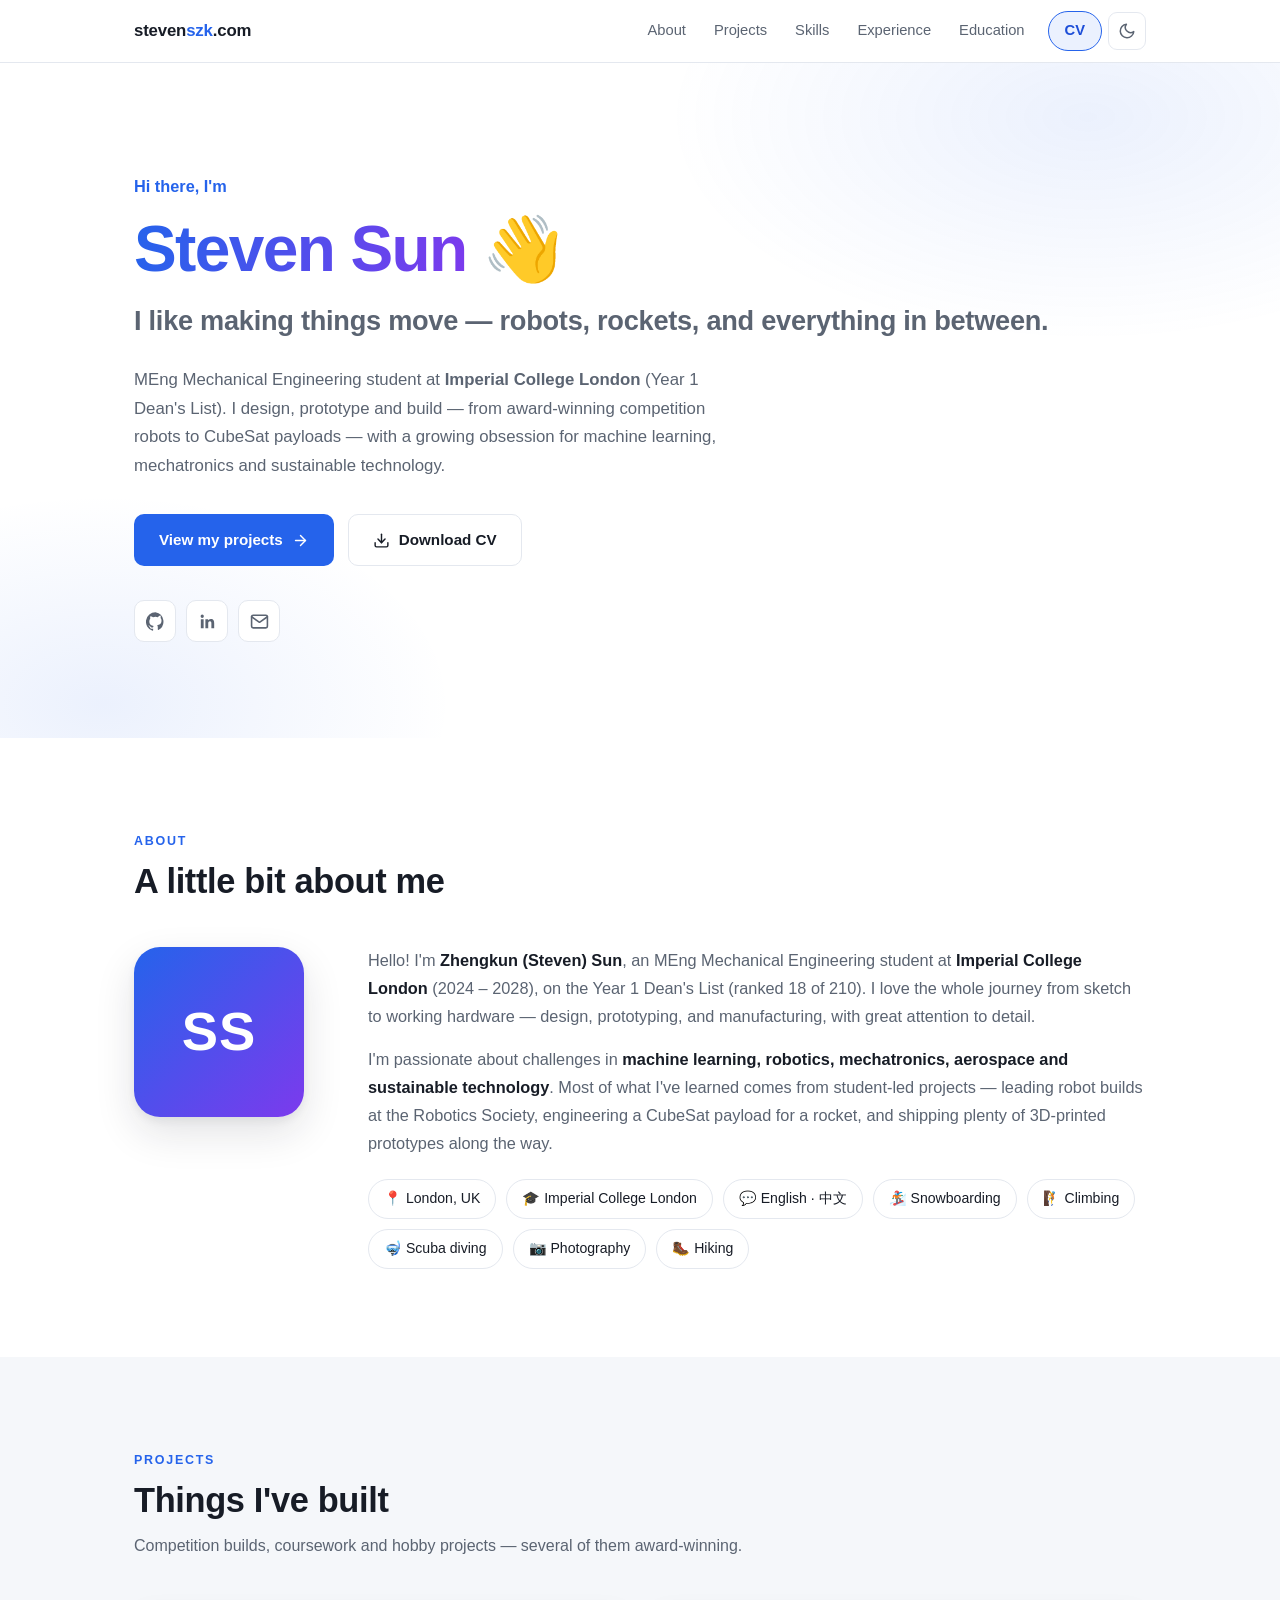
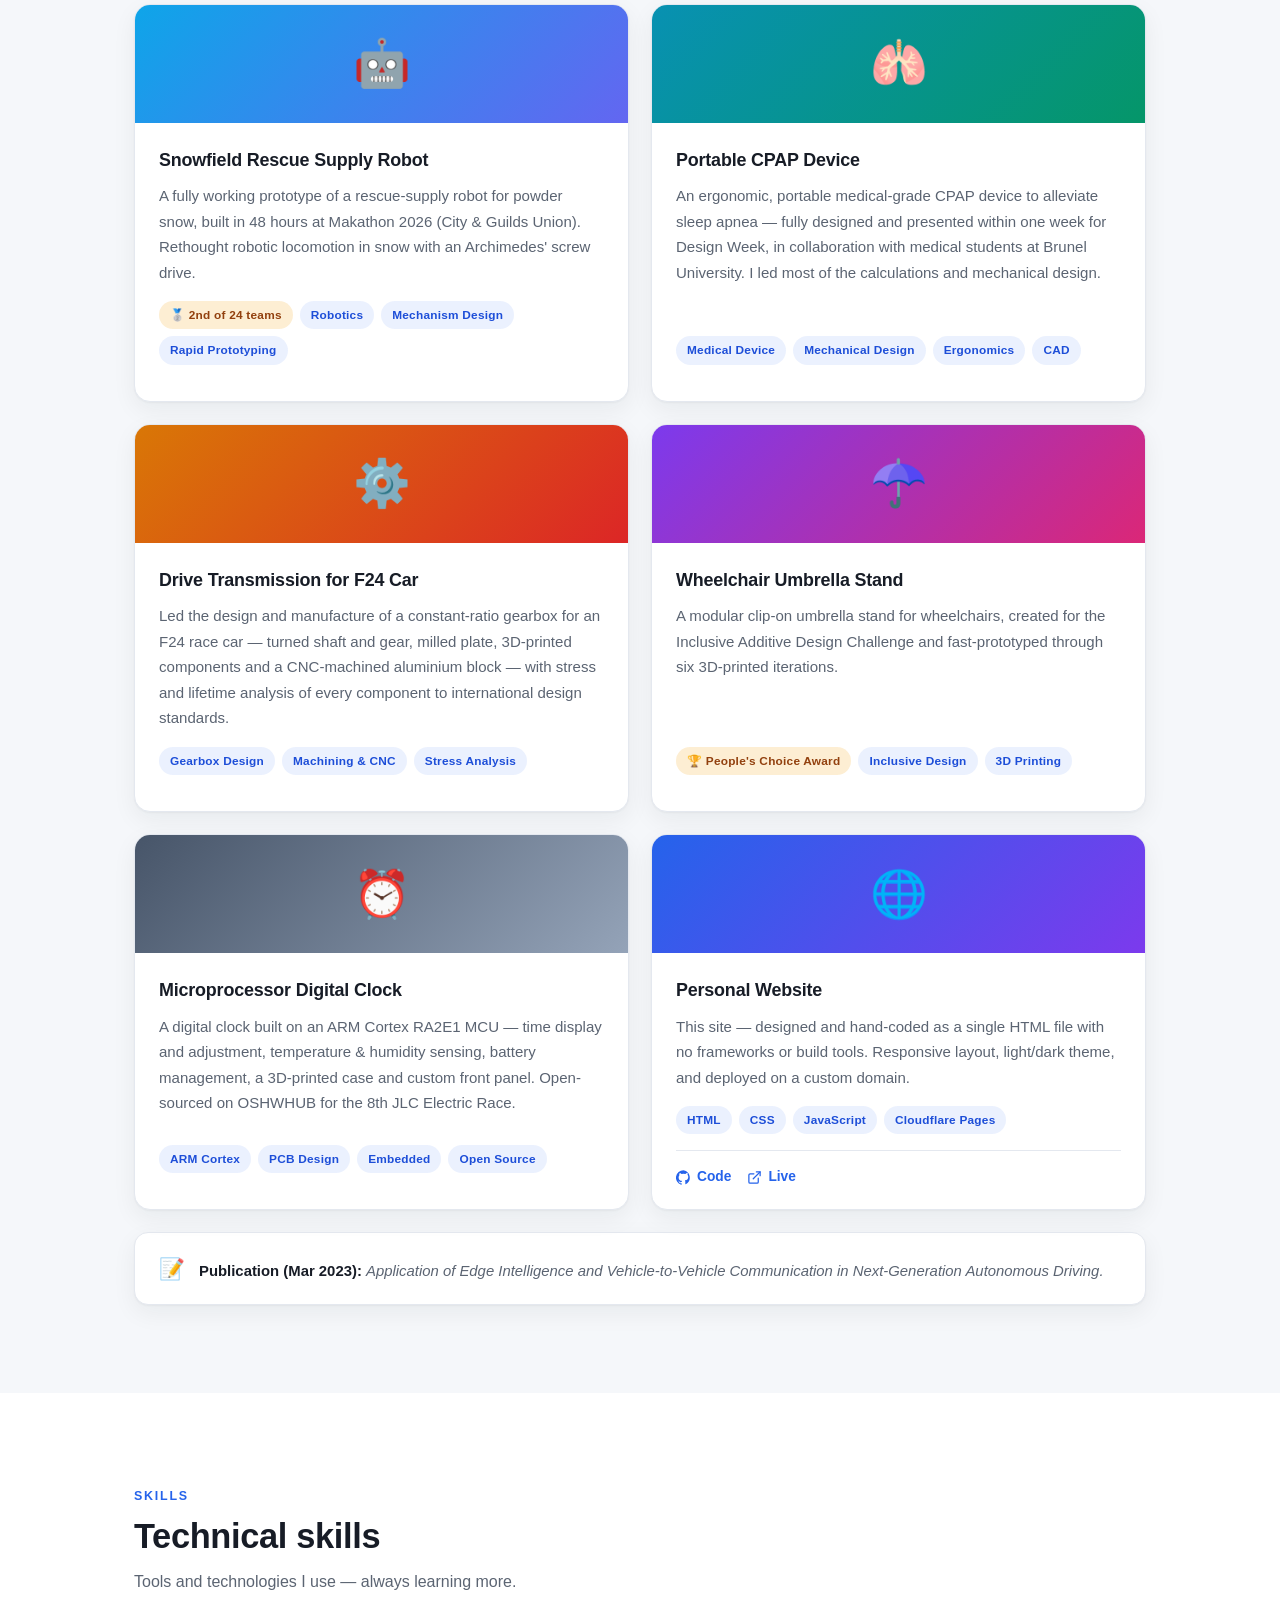
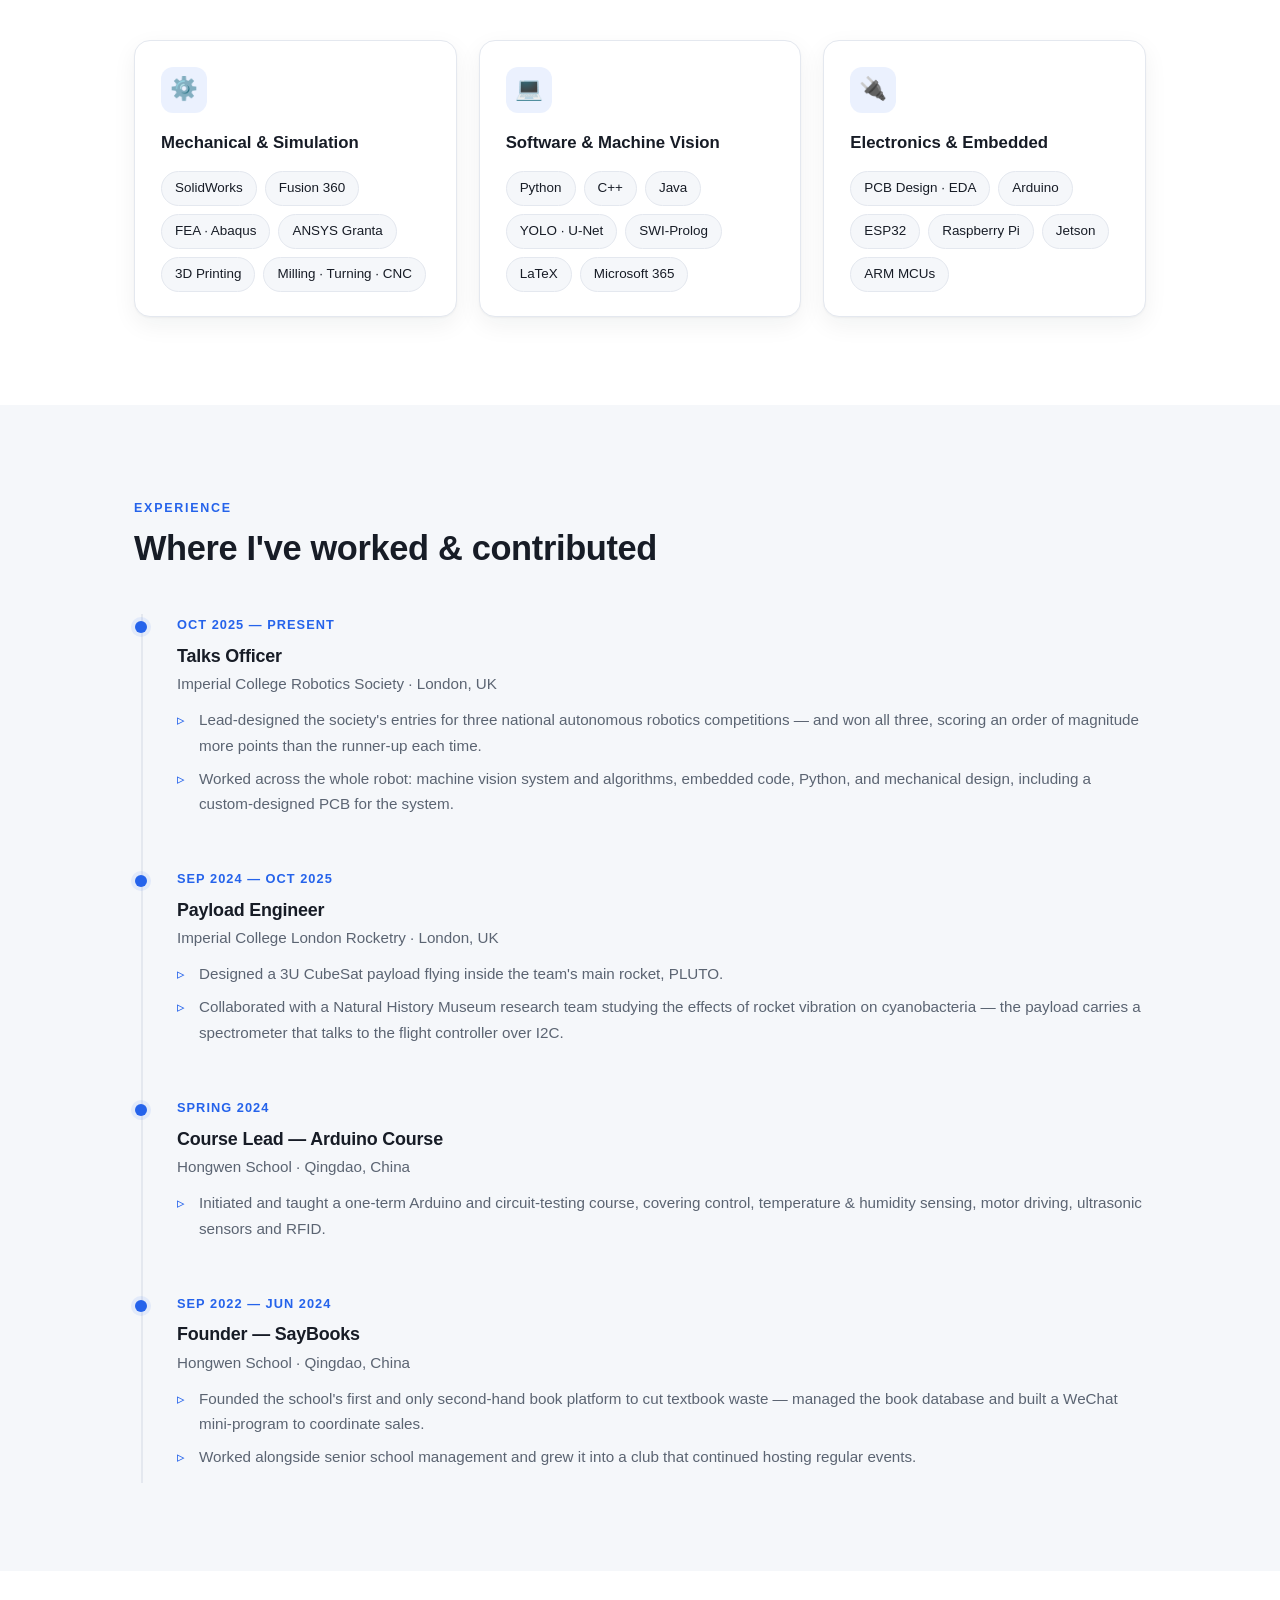
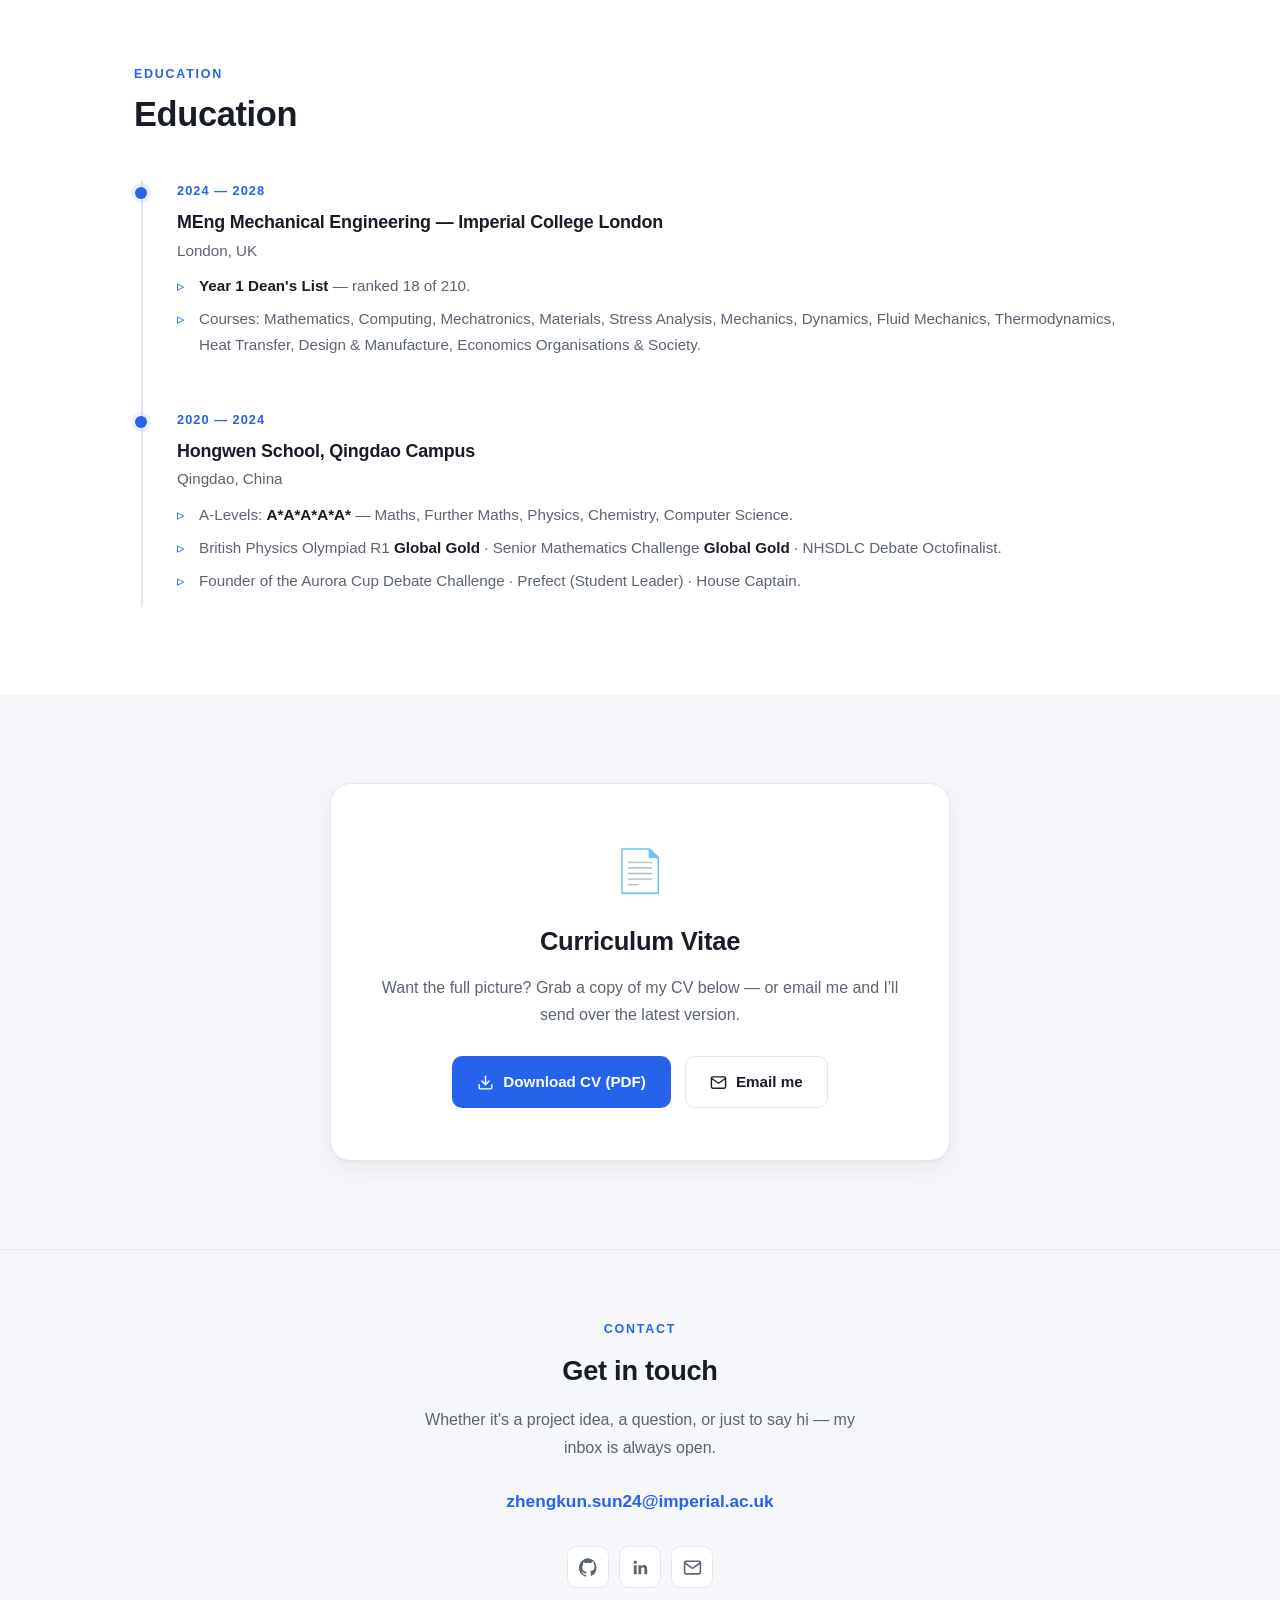
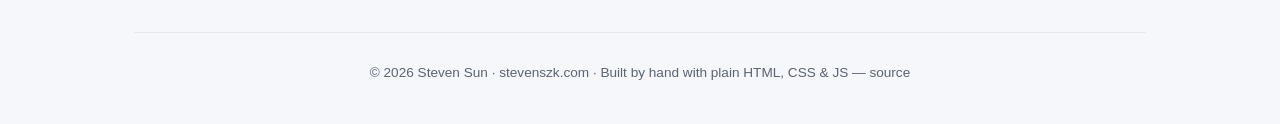
==== commit 8d7974a1: "update with cv" ====
--- a/index.html
+++ b/index.html
@@ -3,25 +3,20 @@
   ═══════════════════════════════════════════════════════════════════
   Steven Sun — 个人主页（单文件，无任何外部依赖）
   ═══════════════════════════════════════════════════════════════════
-  需要改的地方都标了【改这里】，全局搜索即可。快速清单：
-    1. Hero 区   — 一句话介绍、简介段落
-    2. About     — 自我介绍两段 + 快速信息（城市/学校/语言）
-    3. Projects  — 除第一个"Personal Website"外，其余 3 个是示例项目，换成你自己的
-    4. Skills    — 技能标签按实际增删
-    5. Experience— 两条经历是示例，换成真实经历
-    6. Education — 专业名称、中学名称、A-Level 科目
-    7. CV        — 把你的简历 PDF 命名为 cv.pdf 放在 index.html 同目录
-    8. LinkedIn  — 搜索 your-linkedin 换成你的 LinkedIn 地址
+  内容已按 2026-07 版 CV 填好。还可以改进的地方（搜索【改这里】）：
+    1. About 头像 — 想放真人照片就把 div.avatar 换成 <img>
+    2. Projects  — 各项目如有 GitHub 仓库 / 演示视频，补上链接
+    3. cv.pdf    — 简历更新后替换根目录的 cv.pdf 即可
   ═══════════════════════════════════════════════════════════════════
 -->
 <html lang="en">
 <head>
   <meta charset="UTF-8">
   <meta name="viewport" content="width=device-width, initial-scale=1.0">
-  <title>Steven Sun — Engineering Student at Imperial College London</title>
-  <meta name="description" content="Personal website of Steven (Zhengkun) Sun — engineering student at Imperial College London. Projects, skills, experience and CV.">
+  <title>Steven Sun — Mechanical Engineering Student at Imperial College London</title>
+  <meta name="description" content="Personal website of Zhengkun (Steven) Sun — MEng Mechanical Engineering student at Imperial College London. Robotics, rocketry, design & manufacturing projects, skills, experience and CV.">
   <meta property="og:title" content="Steven Sun — Personal Website">
-  <meta property="og:description" content="Engineering student at Imperial College London. Projects, skills, experience and CV.">
+  <meta property="og:description" content="MEng Mechanical Engineering student at Imperial College London. Robotics, rocketry, and design & manufacturing projects.">
   <meta property="og:type" content="website">
   <meta property="og:url" content="https://stevenszk.com">
   <link rel="icon" href="data:image/svg+xml,%3Csvg xmlns='http://www.w3.org/2000/svg' viewBox='0 0 64 64'%3E%3Crect width='64' height='64' rx='14' fill='%232563eb'/%3E%3Ctext x='32' y='43' font-family='Segoe UI,Arial' font-size='34' font-weight='700' fill='white' text-anchor='middle'%3ES%3C/text%3E%3C/svg%3E">
@@ -256,6 +251,23 @@
     .g2 { background: linear-gradient(135deg, #0891b2, #059669); }
     .g3 { background: linear-gradient(135deg, #d97706, #dc2626); }
     .g4 { background: linear-gradient(135deg, #7c3aed, #db2777); }
+    .g5 { background: linear-gradient(135deg, #0ea5e9, #6366f1); }
+    .g6 { background: linear-gradient(135deg, #475569, #94a3b8); }
+    .award {
+      display: inline-flex; align-items: center; gap: 5px;
+      font-size: .74rem; font-weight: 700; letter-spacing: .02em;
+      color: #92400e; background: rgba(245, 158, 11, .18);
+      padding: 4px 11px; border-radius: 999px;
+    }
+    :root[data-theme="dark"] .award { color: #fbbf24; background: rgba(245, 158, 11, .14); }
+    .pub-note {
+      margin-top: 22px; display: flex; gap: 14px; align-items: baseline;
+      background: var(--card); border: 1px solid var(--border); border-radius: 14px;
+      padding: 18px 24px; box-shadow: var(--shadow);
+    }
+    .pub-note .pub-icon { font-size: 1.3rem; }
+    .pub-note p { color: var(--muted); font-size: .93rem; }
+    .pub-note strong { color: var(--text); }
     .project-body { display: flex; flex-direction: column; flex: 1; padding: 22px 24px 20px; }
     .project h3 { font-size: 1.12rem; margin-bottom: 8px; letter-spacing: -.01em; }
     .project .desc { color: var(--muted); font-size: .94rem; margin-bottom: 16px; flex: 1; }
@@ -315,6 +327,7 @@
       color: var(--muted); font-size: .95rem; margin-bottom: 7px;
     }
     .t-item li::before { content: "▹"; position: absolute; left: 0; color: var(--accent); }
+    .t-item li strong { color: var(--text); }
     .t-note { color: var(--muted); font-size: .95rem; }
 
     /* ═══════════ CV ═══════════ */
@@ -385,13 +398,12 @@
     <div class="container">
       <p class="kicker">Hi there, I'm</p>
       <h1><span class="grad">Steven Sun</span> 👋</h1>
-      <!-- 【改这里】一句话介绍自己（参考站是 "I like making cool robots"）-->
-      <p class="tagline">I like building things — from code to circuits.</p>
-      <!-- 【改这里】两三行的简介 -->
+      <p class="tagline">I like making things move — robots, rockets, and everything in between.</p>
       <p class="intro">
-        I'm an engineering student at <strong>Imperial College London</strong>, curious about how
-        ideas turn into real, working products. This site is where I collect the things I make
-        and learn along the way.
+        MEng Mechanical Engineering student at <strong>Imperial College London</strong>
+        (Year 1 Dean's List). I design, prototype and build — from award-winning competition
+        robots to CubeSat payloads — with a growing obsession for machine learning, mechatronics
+        and sustainable technology.
       </p>
       <div class="hero-cta">
         <a class="btn btn-primary" href="#projects">
@@ -407,8 +419,7 @@
         <a href="https://github.com/steven-szk" target="_blank" rel="noopener" aria-label="GitHub">
           <svg viewBox="0 0 24 24" fill="currentColor"><path d="M12 .3a12 12 0 0 0-3.8 23.4c.6.1.8-.3.8-.6v-2c-3.3.7-4-1.6-4-1.6-.6-1.4-1.4-1.8-1.4-1.8-1-.7.1-.7.1-.7 1.2.1 1.8 1.2 1.8 1.2 1 1.8 2.8 1.3 3.5 1 .1-.8.4-1.3.7-1.6-2.7-.3-5.5-1.3-5.5-5.9 0-1.3.5-2.4 1.2-3.2 0-.4-.5-1.6.2-3.2 0 0 1-.3 3.3 1.2a11.5 11.5 0 0 1 6 0C17.3 4 18.3 4.3 18.3 4.3c.7 1.6.2 2.8.1 3.2.8.8 1.2 1.9 1.2 3.2 0 4.6-2.8 5.6-5.5 5.9.4.4.8 1.1.8 2.2v3.3c0 .3.2.7.8.6A12 12 0 0 0 12 .3"/></svg>
         </a>
-        <!-- 【改这里】换成你的 LinkedIn 地址 -->
-        <a href="https://www.linkedin.com/in/your-linkedin" target="_blank" rel="noopener" aria-label="LinkedIn">
+        <a href="https://www.linkedin.com/in/zhengkun-sun-044681336" target="_blank" rel="noopener" aria-label="LinkedIn">
           <svg viewBox="0 0 24 24" fill="currentColor"><path d="M20.45 20.45h-3.55v-5.57c0-1.33-.03-3.04-1.85-3.04-1.86 0-2.14 1.45-2.14 2.94v5.67H9.35V9h3.41v1.56h.05c.47-.9 1.63-1.85 3.36-1.85 3.6 0 4.27 2.37 4.27 5.46v6.28zM5.34 7.43a2.06 2.06 0 1 1 0-4.12 2.06 2.06 0 0 1 0 4.12zM7.12 20.45H3.56V9h3.56v11.45z"/></svg>
         </a>
         <a href="mailto:zhengkun.sun24@imperial.ac.uk" aria-label="Email">
@@ -433,23 +444,27 @@
             <div class="avatar">SS</div>
           </div>
           <div class="about-text">
-            <!-- 【改这里】自我介绍第一段：你是谁、在学什么 -->
             <p>
-              Hello! I'm <strong>Zhengkun (Steven) Sun</strong>, an undergraduate engineering student at
-              <strong>Imperial College London</strong>. I enjoy taking things apart to see how they work —
-              and, more importantly, putting them back together into something new.
+              Hello! I'm <strong>Zhengkun (Steven) Sun</strong>, an MEng Mechanical Engineering student at
+              <strong>Imperial College London</strong> (2024 – 2028), on the Year 1 Dean's List
+              (ranked 18 of 210). I love the whole journey from sketch to working hardware —
+              design, prototyping, and manufacturing, with great attention to detail.
             </p>
-            <!-- 【改这里】第二段：兴趣方向、目前在做什么、目标 -->
             <p>
-              Right now I'm focused on building a solid foundation in engineering fundamentals while
-              teaching myself to code properly. Outside of coursework I like turning small ideas into
-              small projects — including this website, which I designed and hand-coded from scratch.
+              I'm passionate about challenges in <strong>machine learning, robotics, mechatronics,
+              aerospace and sustainable technology</strong>. Most of what I've learned comes from
+              student-led projects — leading robot builds at the Robotics Society, engineering a
+              CubeSat payload for a rocket, and shipping plenty of 3D-printed prototypes along the way.
             </p>
             <div class="facts">
-              <!-- 【改这里】快速信息，按需增删 -->
               <span class="fact">📍 London, UK</span>
               <span class="fact">🎓 Imperial College London</span>
               <span class="fact">💬 English · 中文</span>
+              <span class="fact">🏂 Snowboarding</span>
+              <span class="fact">🧗 Climbing</span>
+              <span class="fact">🤿 Scuba diving</span>
+              <span class="fact">📷 Photography</span>
+              <span class="fact">🥾 Hiking</span>
             </div>
           </div>
         </div>
@@ -462,11 +477,97 @@
         <div class="section-head reveal">
           <span class="kicker">Projects</span>
           <h2>Things I've built</h2>
-          <p class="sub">A selection of coursework, hobby builds and experiments. More on my GitHub.</p>
+          <p class="sub">Competition builds, coursework and hobby projects — several of them award-winning.</p>
         </div>
         <div class="project-grid">
 
-          <!-- 项目 1：这个是真实的，可以保留 -->
+          <!-- Snowfield Rescue Supply Robot -->
+          <article class="project reveal">
+            <div class="project-banner g5" aria-hidden="true">🤖</div>
+            <div class="project-body">
+              <h3>Snowfield Rescue Supply Robot</h3>
+              <p class="desc">
+                A fully working prototype of a rescue-supply robot for powder snow, built in 48 hours
+                at Makathon 2026 (City &amp; Guilds Union). Rethought robotic locomotion in snow with
+                an Archimedes' screw drive. <!-- 【改这里】有演示视频/仓库的话在下方补链接 -->
+              </p>
+              <div class="tags">
+                <span class="award">🥈 2nd of 24 teams</span>
+                <span class="tag">Robotics</span><span class="tag">Mechanism Design</span>
+                <span class="tag">Rapid Prototyping</span>
+              </div>
+            </div>
+          </article>
+
+          <!-- Portable CPAP Device -->
+          <article class="project reveal">
+            <div class="project-banner g2" aria-hidden="true">🫁</div>
+            <div class="project-body">
+              <h3>Portable CPAP Device</h3>
+              <p class="desc">
+                An ergonomic, portable medical-grade CPAP device to alleviate sleep apnea — fully
+                designed and presented within one week for Design Week, in collaboration with medical
+                students at Brunel University. I led most of the calculations and mechanical design.
+              </p>
+              <div class="tags">
+                <span class="tag">Medical Device</span><span class="tag">Mechanical Design</span>
+                <span class="tag">Ergonomics</span><span class="tag">CAD</span>
+              </div>
+            </div>
+          </article>
+
+          <!-- F24 Drive Transmission -->
+          <article class="project reveal">
+            <div class="project-banner g3" aria-hidden="true">⚙️</div>
+            <div class="project-body">
+              <h3>Drive Transmission for F24 Car</h3>
+              <p class="desc">
+                Led the design and manufacture of a constant-ratio gearbox for an F24 race car — turned
+                shaft and gear, milled plate, 3D-printed components and a CNC-machined aluminium block —
+                with stress and lifetime analysis of every component to international design standards.
+              </p>
+              <div class="tags">
+                <span class="tag">Gearbox Design</span><span class="tag">Machining &amp; CNC</span>
+                <span class="tag">Stress Analysis</span>
+              </div>
+            </div>
+          </article>
+
+          <!-- Wheelchair Umbrella Stand -->
+          <article class="project reveal">
+            <div class="project-banner g4" aria-hidden="true">☂️</div>
+            <div class="project-body">
+              <h3>Wheelchair Umbrella Stand</h3>
+              <p class="desc">
+                A modular clip-on umbrella stand for wheelchairs, created for the Inclusive Additive
+                Design Challenge and fast-prototyped through six 3D-printed iterations.
+              </p>
+              <div class="tags">
+                <span class="award">🏆 People's Choice Award</span>
+                <span class="tag">Inclusive Design</span><span class="tag">3D Printing</span>
+              </div>
+            </div>
+          </article>
+
+          <!-- Microprocessor Digital Clock -->
+          <article class="project reveal">
+            <div class="project-banner g6" aria-hidden="true">⏰</div>
+            <div class="project-body">
+              <h3>Microprocessor Digital Clock</h3>
+              <p class="desc">
+                A digital clock built on an ARM Cortex RA2E1 MCU — time display and adjustment,
+                temperature &amp; humidity sensing, battery management, a 3D-printed case and custom
+                front panel. Open-sourced on OSHWHUB for the 8th JLC Electric Race.
+                <!-- 【改这里】可补 OSHWHUB 链接 -->
+              </p>
+              <div class="tags">
+                <span class="tag">ARM Cortex</span><span class="tag">PCB Design</span>
+                <span class="tag">Embedded</span><span class="tag">Open Source</span>
+              </div>
+            </div>
+          </article>
+
+          <!-- Personal Website -->
           <article class="project reveal">
             <div class="project-banner g1" aria-hidden="true">🌐</div>
             <div class="project-body">
@@ -492,72 +593,17 @@
             </div>
           </article>
 
-          <!-- 【改这里】示例项目 2 —— 换成你的真实项目 -->
-          <article class="project reveal">
-            <div class="project-banner g2" aria-hidden="true">🤖</div>
-            <div class="project-body">
-              <h3>Maze-Solving Robot</h3>
-              <p class="desc">
-                A small two-wheeled robot that maps a maze with IR sensors and finds the shortest
-                path using a flood-fill algorithm. Built as a team coursework project.
-              </p>
-              <div class="tags">
-                <span class="tag">Arduino</span><span class="tag">C++</span>
-                <span class="tag">Electronics</span><span class="tag">Teamwork</span>
-              </div>
-              <div class="project-links">
-                <a href="https://github.com/steven-szk" target="_blank" rel="noopener">
-                  <svg viewBox="0 0 24 24" fill="currentColor"><path d="M12 .3a12 12 0 0 0-3.8 23.4c.6.1.8-.3.8-.6v-2c-3.3.7-4-1.6-4-1.6-.6-1.4-1.4-1.8-1.4-1.8-1-.7.1-.7.1-.7 1.2.1 1.8 1.2 1.8 1.2 1 1.8 2.8 1.3 3.5 1 .1-.8.4-1.3.7-1.6-2.7-.3-5.5-1.3-5.5-5.9 0-1.3.5-2.4 1.2-3.2 0-.4-.5-1.6.2-3.2 0 0 1-.3 3.3 1.2a11.5 11.5 0 0 1 6 0C17.3 4 18.3 4.3 18.3 4.3c.7 1.6.2 2.8.1 3.2.8.8 1.2 1.9 1.2 3.2 0 4.6-2.8 5.6-5.5 5.9.4.4.8 1.1.8 2.2v3.3c0 .3.2.7.8.6A12 12 0 0 0 12 .3"/></svg>
-                  Code
-                </a>
-              </div>
-            </div>
-          </article>
-
-          <!-- 【改这里】示例项目 3 —— 换成你的真实项目 -->
-          <article class="project reveal">
-            <div class="project-banner g3" aria-hidden="true">📊</div>
-            <div class="project-body">
-              <h3>London Cycling Data Explorer</h3>
-              <p class="desc">
-                Analysed TfL open data on Santander bike hires to visualise how usage patterns shift
-                with weather, season and time of day.
-              </p>
-              <div class="tags">
-                <span class="tag">Python</span><span class="tag">pandas</span>
-                <span class="tag">Matplotlib</span><span class="tag">Open Data</span>
-              </div>
-              <div class="project-links">
-                <a href="https://github.com/steven-szk" target="_blank" rel="noopener">
-                  <svg viewBox="0 0 24 24" fill="currentColor"><path d="M12 .3a12 12 0 0 0-3.8 23.4c.6.1.8-.3.8-.6v-2c-3.3.7-4-1.6-4-1.6-.6-1.4-1.4-1.8-1.4-1.8-1-.7.1-.7.1-.7 1.2.1 1.8 1.2 1.8 1.2 1 1.8 2.8 1.3 3.5 1 .1-.8.4-1.3.7-1.6-2.7-.3-5.5-1.3-5.5-5.9 0-1.3.5-2.4 1.2-3.2 0-.4-.5-1.6.2-3.2 0 0 1-.3 3.3 1.2a11.5 11.5 0 0 1 6 0C17.3 4 18.3 4.3 18.3 4.3c.7 1.6.2 2.8.1 3.2.8.8 1.2 1.9 1.2 3.2 0 4.6-2.8 5.6-5.5 5.9.4.4.8 1.1.8 2.2v3.3c0 .3.2.7.8.6A12 12 0 0 0 12 .3"/></svg>
-                  Code
-                </a>
-              </div>
-            </div>
-          </article>
-
-          <!-- 【改这里】示例项目 4 —— 换成你的真实项目 -->
-          <article class="project reveal">
-            <div class="project-banner g4" aria-hidden="true">📅</div>
-            <div class="project-body">
-              <h3>Study Planner</h3>
-              <p class="desc">
-                A lightweight web app that turns my timetable and assignment deadlines into a
-                realistic daily plan, so I stop over-promising to future me.
-              </p>
-              <div class="tags">
-                <span class="tag">Python</span><span class="tag">Flask</span>
-                <span class="tag">SQLite</span>
-              </div>
-              <div class="project-links">
-                <a href="https://github.com/steven-szk" target="_blank" rel="noopener">
-                  <svg viewBox="0 0 24 24" fill="currentColor"><path d="M12 .3a12 12 0 0 0-3.8 23.4c.6.1.8-.3.8-.6v-2c-3.3.7-4-1.6-4-1.6-.6-1.4-1.4-1.8-1.4-1.8-1-.7.1-.7.1-.7 1.2.1 1.8 1.2 1.8 1.2 1 1.8 2.8 1.3 3.5 1 .1-.8.4-1.3.7-1.6-2.7-.3-5.5-1.3-5.5-5.9 0-1.3.5-2.4 1.2-3.2 0-.4-.5-1.6.2-3.2 0 0 1-.3 3.3 1.2a11.5 11.5 0 0 1 6 0C17.3 4 18.3 4.3 18.3 4.3c.7 1.6.2 2.8.1 3.2.8.8 1.2 1.9 1.2 3.2 0 4.6-2.8 5.6-5.5 5.9.4.4.8 1.1.8 2.2v3.3c0 .3.2.7.8.6A12 12 0 0 0 12 .3"/></svg>
-                  Code
-                </a>
-              </div>
-            </div>
-          </article>
-
+        </div>
+
+        <!-- 论文 -->
+        <div class="pub-note reveal">
+          <span class="pub-icon" aria-hidden="true">📝</span>
+          <p>
+            <strong>Publication (Mar 2023):</strong>
+            <em>Application of Edge Intelligence and Vehicle-to-Vehicle Communication in
+            Next-Generation Autonomous Driving.</em>
+            <!-- 【改这里】有 DOI 或链接的话可以加上 -->
+          </p>
         </div>
       </div>
     </section>
@@ -571,40 +617,41 @@
           <p class="sub">Tools and technologies I use — always learning more.</p>
         </div>
         <div class="skills-grid">
-          <!-- 【改这里】三个分类和里面的标签都按你的实际情况增删 -->
+          <div class="skill-card reveal">
+            <div class="skill-icon" aria-hidden="true">⚙️</div>
+            <h3>Mechanical &amp; Simulation</h3>
+            <div class="chips">
+              <span class="chip">SolidWorks</span>
+              <span class="chip">Fusion 360</span>
+              <span class="chip">FEA · Abaqus</span>
+              <span class="chip">ANSYS Granta</span>
+              <span class="chip">3D Printing</span>
+              <span class="chip">Milling · Turning · CNC</span>
+            </div>
+          </div>
           <div class="skill-card reveal">
             <div class="skill-icon" aria-hidden="true">💻</div>
-            <h3>Programming</h3>
+            <h3>Software &amp; Machine Vision</h3>
             <div class="chips">
               <span class="chip">Python</span>
-              <span class="chip">C / C++</span>
-              <span class="chip">MATLAB</span>
-              <span class="chip">JavaScript</span>
-              <span class="chip">HTML &amp; CSS</span>
+              <span class="chip">C++</span>
+              <span class="chip">Java</span>
+              <span class="chip">YOLO · U-Net</span>
+              <span class="chip">SWI-Prolog</span>
               <span class="chip">LaTeX</span>
+              <span class="chip">Microsoft 365</span>
             </div>
           </div>
           <div class="skill-card reveal">
-            <div class="skill-icon" aria-hidden="true">🛠️</div>
-            <h3>Tools &amp; Frameworks</h3>
+            <div class="skill-icon" aria-hidden="true">🔌</div>
+            <h3>Electronics &amp; Embedded</h3>
             <div class="chips">
-              <span class="chip">Git &amp; GitHub</span>
-              <span class="chip">VS Code</span>
-              <span class="chip">NumPy / pandas</span>
+              <span class="chip">PCB Design · EDA</span>
               <span class="chip">Arduino</span>
+              <span class="chip">ESP32</span>
               <span class="chip">Raspberry Pi</span>
-              <span class="chip">Linux</span>
-            </div>
-          </div>
-          <div class="skill-card reveal">
-            <div class="skill-icon" aria-hidden="true">⚙️</div>
-            <h3>Engineering &amp; Design</h3>
-            <div class="chips">
-              <span class="chip">CAD (Fusion 360)</span>
-              <span class="chip">3D Printing</span>
-              <span class="chip">Circuit Design</span>
-              <span class="chip">Soldering</span>
-              <span class="chip">Technical Writing</span>
+              <span class="chip">Jetson</span>
+              <span class="chip">ARM MCUs</span>
             </div>
           </div>
         </div>
@@ -620,25 +667,42 @@
         </div>
         <div class="timeline">
 
-          <!-- 【改这里】示例经历 1 —— 换成你的真实经历（实习/社团/兼职/志愿）-->
           <div class="t-item reveal">
             <p class="t-date">Oct 2025 — Present</p>
-            <h3>Member, Software Team</h3>
+            <h3>Talks Officer</h3>
             <p class="t-org">Imperial College Robotics Society · London, UK</p>
             <ul>
-              <li>Contributing to the control software for the society's annual robot competition entry.</li>
-              <li>Learning embedded C++ and version-control workflows in a real team codebase.</li>
+              <li>Lead-designed the society's entries for three national autonomous robotics competitions — and won all three, scoring an order of magnitude more points than the runner-up each time.</li>
+              <li>Worked across the whole robot: machine vision system and algorithms, embedded code, Python, and mechanical design, including a custom-designed PCB for the system.</li>
             </ul>
           </div>
 
-          <!-- 【改这里】示例经历 2 -->
           <div class="t-item reveal">
-            <p class="t-date">2024 — Present</p>
-            <h3>Private Tutor — Maths &amp; Physics</h3>
-            <p class="t-org">Self-employed · London, UK</p>
+            <p class="t-date">Sep 2024 — Oct 2025</p>
+            <h3>Payload Engineer</h3>
+            <p class="t-org">Imperial College London Rocketry · London, UK</p>
             <ul>
-              <li>Tutoring GCSE and A-Level students in maths and physics.</li>
-              <li>Designing practice problems and explaining concepts from first principles.</li>
+              <li>Designed a 3U CubeSat payload flying inside the team's main rocket, PLUTO.</li>
+              <li>Collaborated with a Natural History Museum research team studying the effects of rocket vibration on cyanobacteria — the payload carries a spectrometer that talks to the flight controller over I2C.</li>
+            </ul>
+          </div>
+
+          <div class="t-item reveal">
+            <p class="t-date">Spring 2024</p>
+            <h3>Course Lead — Arduino Course</h3>
+            <p class="t-org">Hongwen School · Qingdao, China</p>
+            <ul>
+              <li>Initiated and taught a one-term Arduino and circuit-testing course, covering control, temperature &amp; humidity sensing, motor driving, ultrasonic sensors and RFID.</li>
+            </ul>
+          </div>
+
+          <div class="t-item reveal">
+            <p class="t-date">Sep 2022 — Jun 2024</p>
+            <h3>Founder — SayBooks</h3>
+            <p class="t-org">Hongwen School · Qingdao, China</p>
+            <ul>
+              <li>Founded the school's first and only second-hand book platform to cut textbook waste — managed the book database and built a WeChat mini-program to coordinate sales.</li>
+              <li>Worked alongside senior school management and grew it into a club that continued hosting regular events.</li>
             </ul>
           </div>
 
@@ -656,22 +720,24 @@
         <div class="timeline">
 
           <div class="t-item reveal">
-            <p class="t-date">2024 — Present</p>
-            <!-- 【改这里】写上你的具体专业，例如 "MEng Electrical and Electronic Engineering" -->
-            <h3>Imperial College London</h3>
-            <p class="t-org">Undergraduate, Faculty of Engineering · London, UK</p>
+            <p class="t-date">2024 — 2028</p>
+            <h3>MEng Mechanical Engineering — Imperial College London</h3>
+            <p class="t-org">London, UK</p>
             <ul>
-              <li>Relevant modules: mathematics, programming, engineering design. <!-- 【改这里】写具体课程 --></li>
-              <li>Awards &amp; activities: add scholarships, dean's list, societies here. <!-- 【改这里】 --></li>
+              <li><strong>Year 1 Dean's List</strong> — ranked 18 of 210.</li>
+              <li>Courses: Mathematics, Computing, Mechatronics, Materials, Stress Analysis, Mechanics, Dynamics, Fluid Mechanics, Thermodynamics, Heat Transfer, Design &amp; Manufacture, Economics Organisations &amp; Society.</li>
             </ul>
           </div>
 
           <div class="t-item reveal">
-            <p class="t-date">— 2024</p>
-            <!-- 【改这里】你的高中名称和成绩 -->
-            <h3>Secondary School</h3>
-            <p class="t-org">Your school name · City, Country</p>
-            <p class="t-note">A-Levels: Mathematics, Further Mathematics, Physics. <!-- 【改这里】改成实际科目和成绩 --></p>
+            <p class="t-date">2020 — 2024</p>
+            <h3>Hongwen School, Qingdao Campus</h3>
+            <p class="t-org">Qingdao, China</p>
+            <ul>
+              <li>A-Levels: <strong>A*A*A*A*A*</strong> — Maths, Further Maths, Physics, Chemistry, Computer Science.</li>
+              <li>British Physics Olympiad R1 <strong>Global Gold</strong> · Senior Mathematics Challenge <strong>Global Gold</strong> · NHSDLC Debate Octofinalist.</li>
+              <li>Founder of the Aurora Cup Debate Challenge · Prefect (Student Leader) · House Captain.</li>
+            </ul>
           </div>
 
         </div>
@@ -689,7 +755,7 @@
             I'll send over the latest version.
           </p>
           <div class="cv-actions">
-            <!-- 【改这里】把你的简历 PDF 命名为 cv.pdf，放在 index.html 同一个文件夹里 -->
+            <!-- 简历更新后：替换根目录的 cv.pdf 即可 -->
             <a class="btn btn-primary" href="cv.pdf" download="Steven_Sun_CV.pdf">
               <svg viewBox="0 0 24 24" fill="none" stroke="currentColor" stroke-width="2" stroke-linecap="round" stroke-linejoin="round"><path d="M21 15v4a2 2 0 0 1-2 2H5a2 2 0 0 1-2-2v-4"/><polyline points="7 10 12 15 17 10"/><line x1="12" y1="15" x2="12" y2="3"/></svg>
               Download CV (PDF)
@@ -718,8 +784,7 @@
         <a href="https://github.com/steven-szk" target="_blank" rel="noopener" aria-label="GitHub">
           <svg viewBox="0 0 24 24" fill="currentColor"><path d="M12 .3a12 12 0 0 0-3.8 23.4c.6.1.8-.3.8-.6v-2c-3.3.7-4-1.6-4-1.6-.6-1.4-1.4-1.8-1.4-1.8-1-.7.1-.7.1-.7 1.2.1 1.8 1.2 1.8 1.2 1 1.8 2.8 1.3 3.5 1 .1-.8.4-1.3.7-1.6-2.7-.3-5.5-1.3-5.5-5.9 0-1.3.5-2.4 1.2-3.2 0-.4-.5-1.6.2-3.2 0 0 1-.3 3.3 1.2a11.5 11.5 0 0 1 6 0C17.3 4 18.3 4.3 18.3 4.3c.7 1.6.2 2.8.1 3.2.8.8 1.2 1.9 1.2 3.2 0 4.6-2.8 5.6-5.5 5.9.4.4.8 1.1.8 2.2v3.3c0 .3.2.7.8.6A12 12 0 0 0 12 .3"/></svg>
         </a>
-        <!-- 【改这里】换成你的 LinkedIn 地址 -->
-        <a href="https://www.linkedin.com/in/your-linkedin" target="_blank" rel="noopener" aria-label="LinkedIn">
+        <a href="https://www.linkedin.com/in/zhengkun-sun-044681336" target="_blank" rel="noopener" aria-label="LinkedIn">
           <svg viewBox="0 0 24 24" fill="currentColor"><path d="M20.45 20.45h-3.55v-5.57c0-1.33-.03-3.04-1.85-3.04-1.86 0-2.14 1.45-2.14 2.94v5.67H9.35V9h3.41v1.56h.05c.47-.9 1.63-1.85 3.36-1.85 3.6 0 4.27 2.37 4.27 5.46v6.28zM5.34 7.43a2.06 2.06 0 1 1 0-4.12 2.06 2.06 0 0 1 0 4.12zM7.12 20.45H3.56V9h3.56v11.45z"/></svg>
         </a>
         <a href="mailto:zhengkun.sun24@imperial.ac.uk" aria-label="Email">
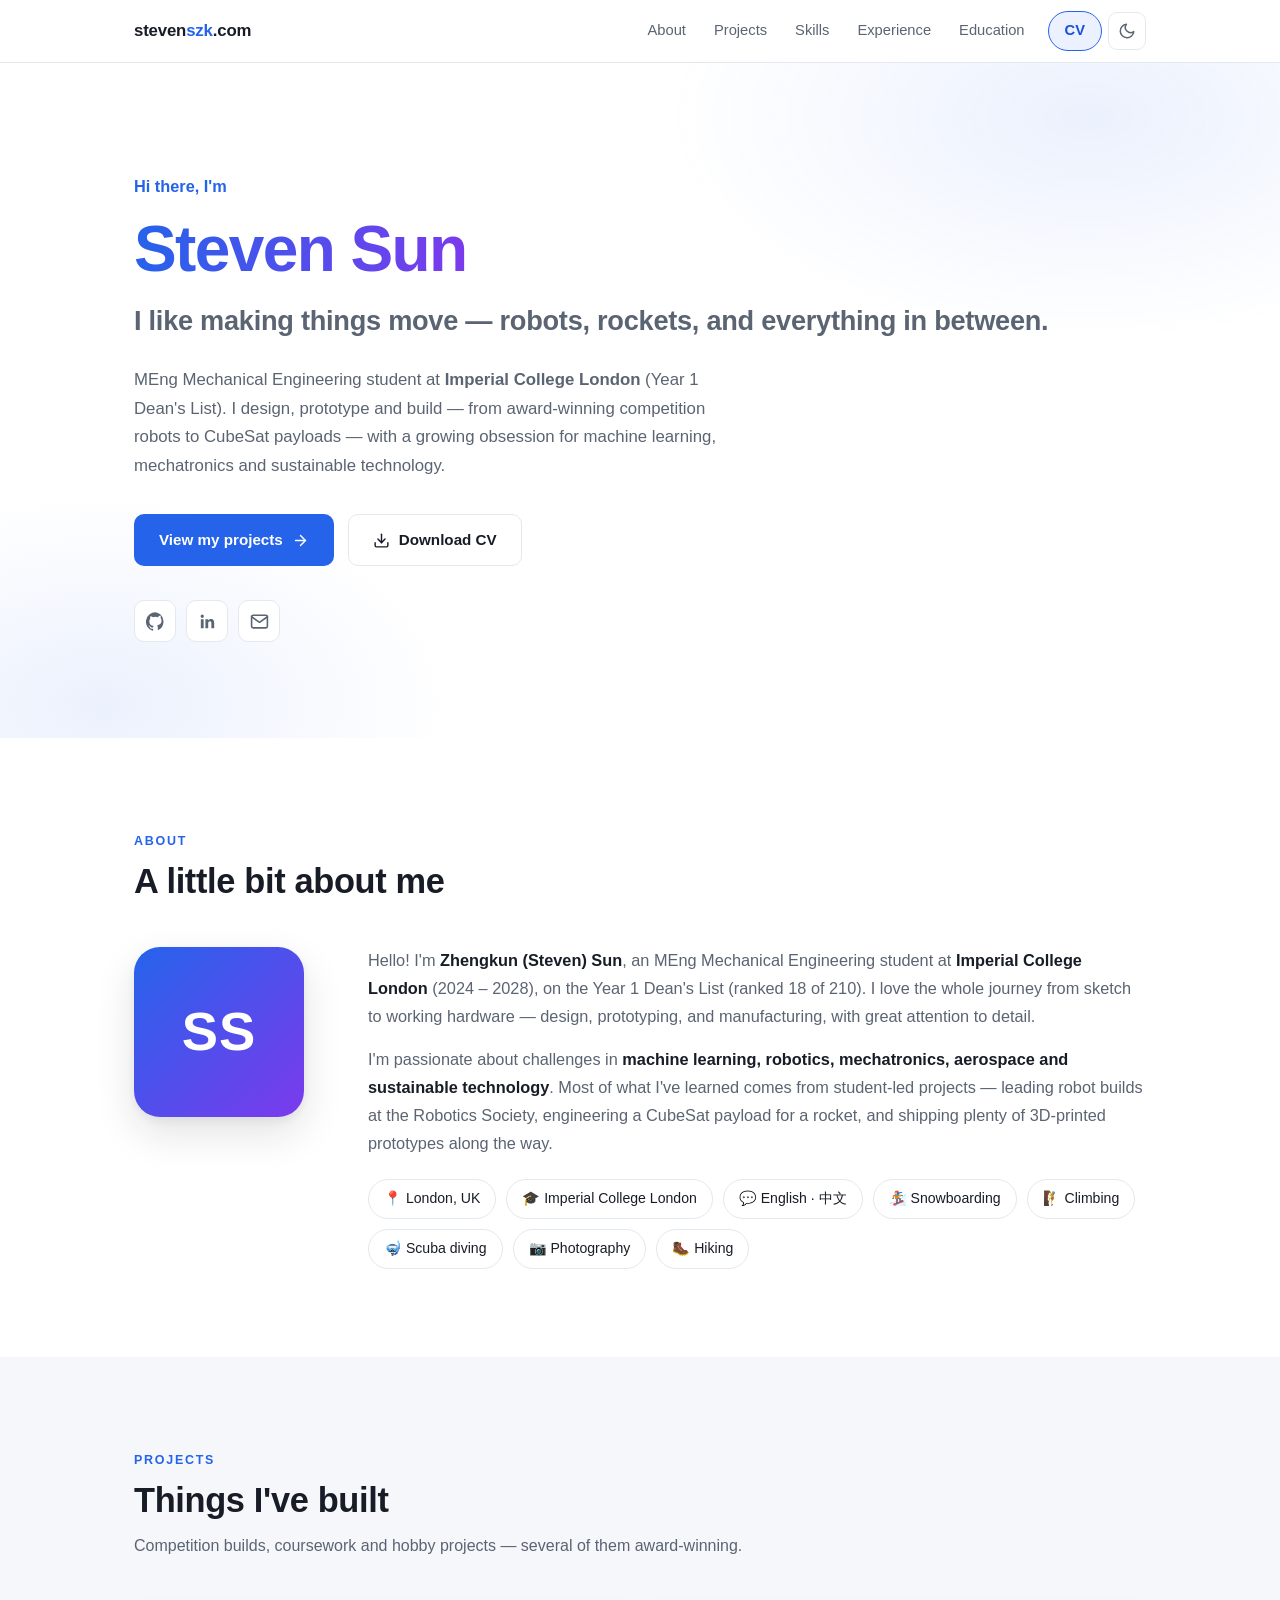
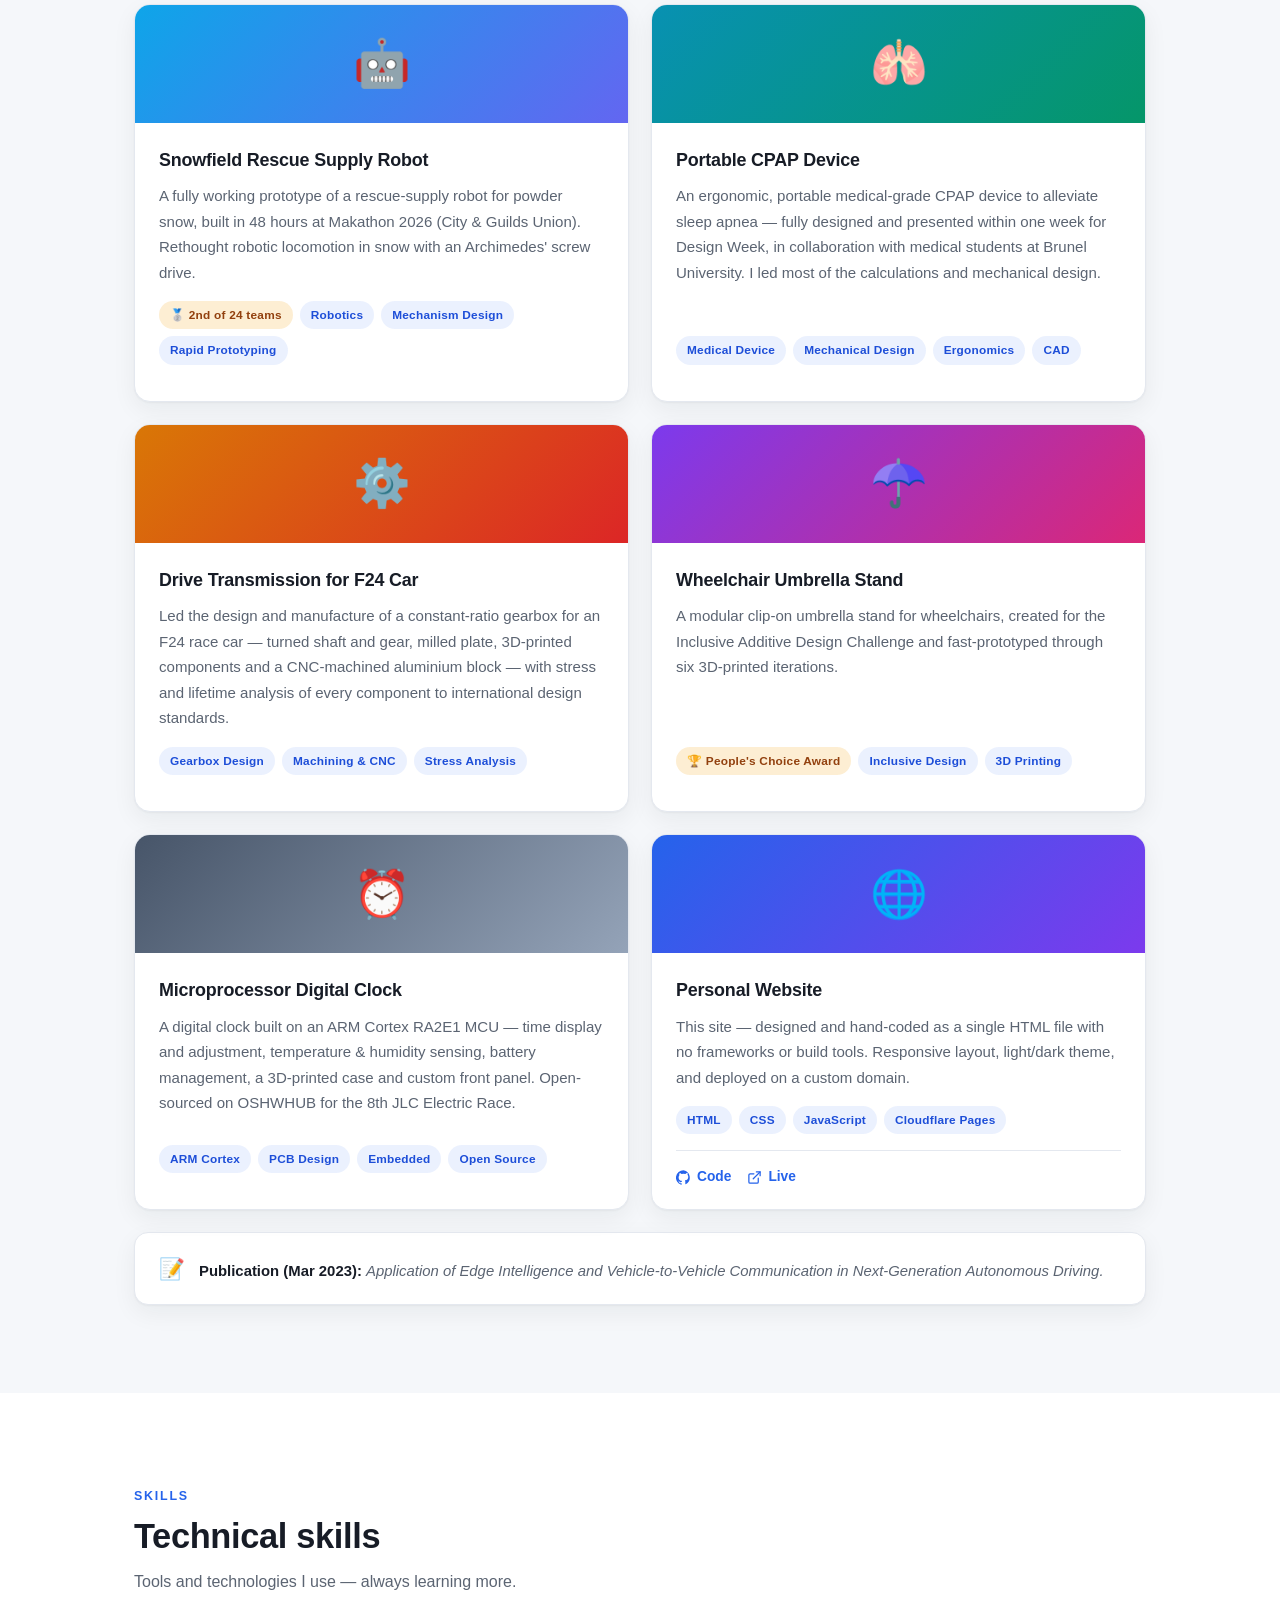
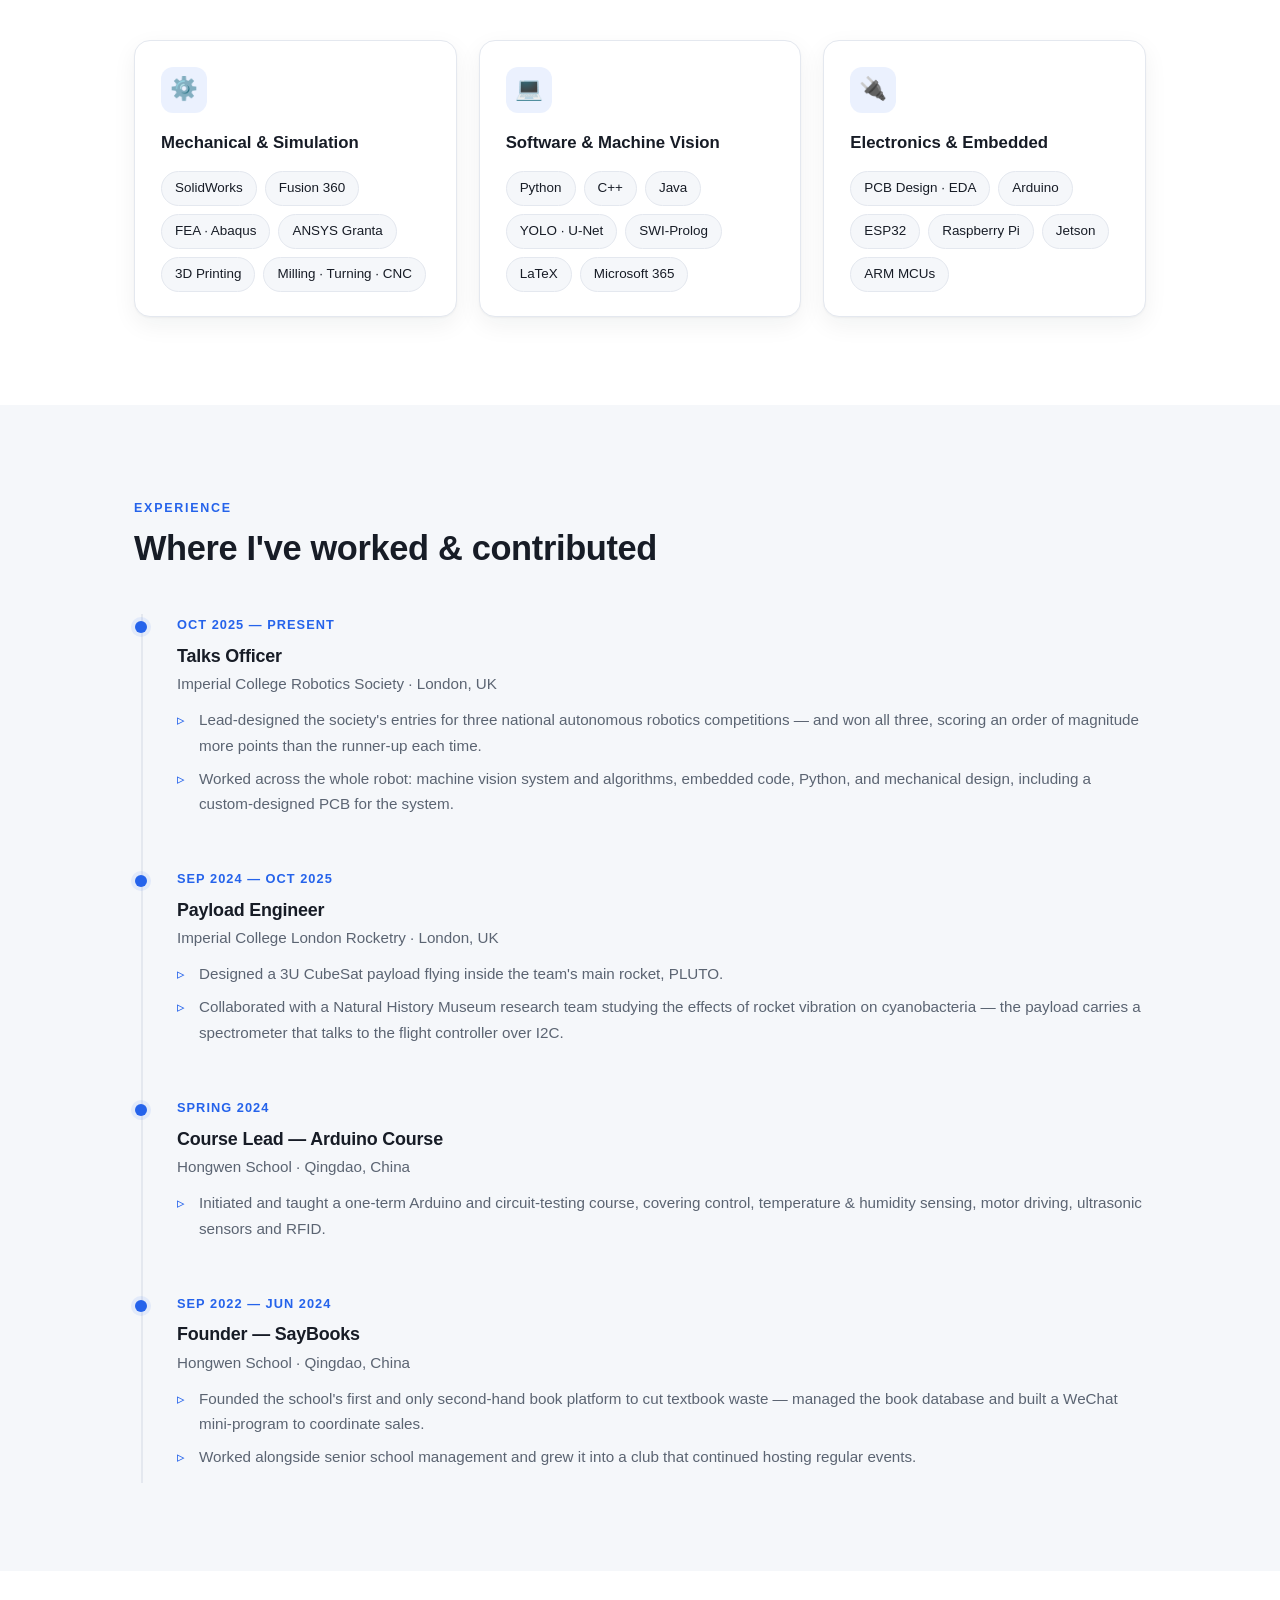
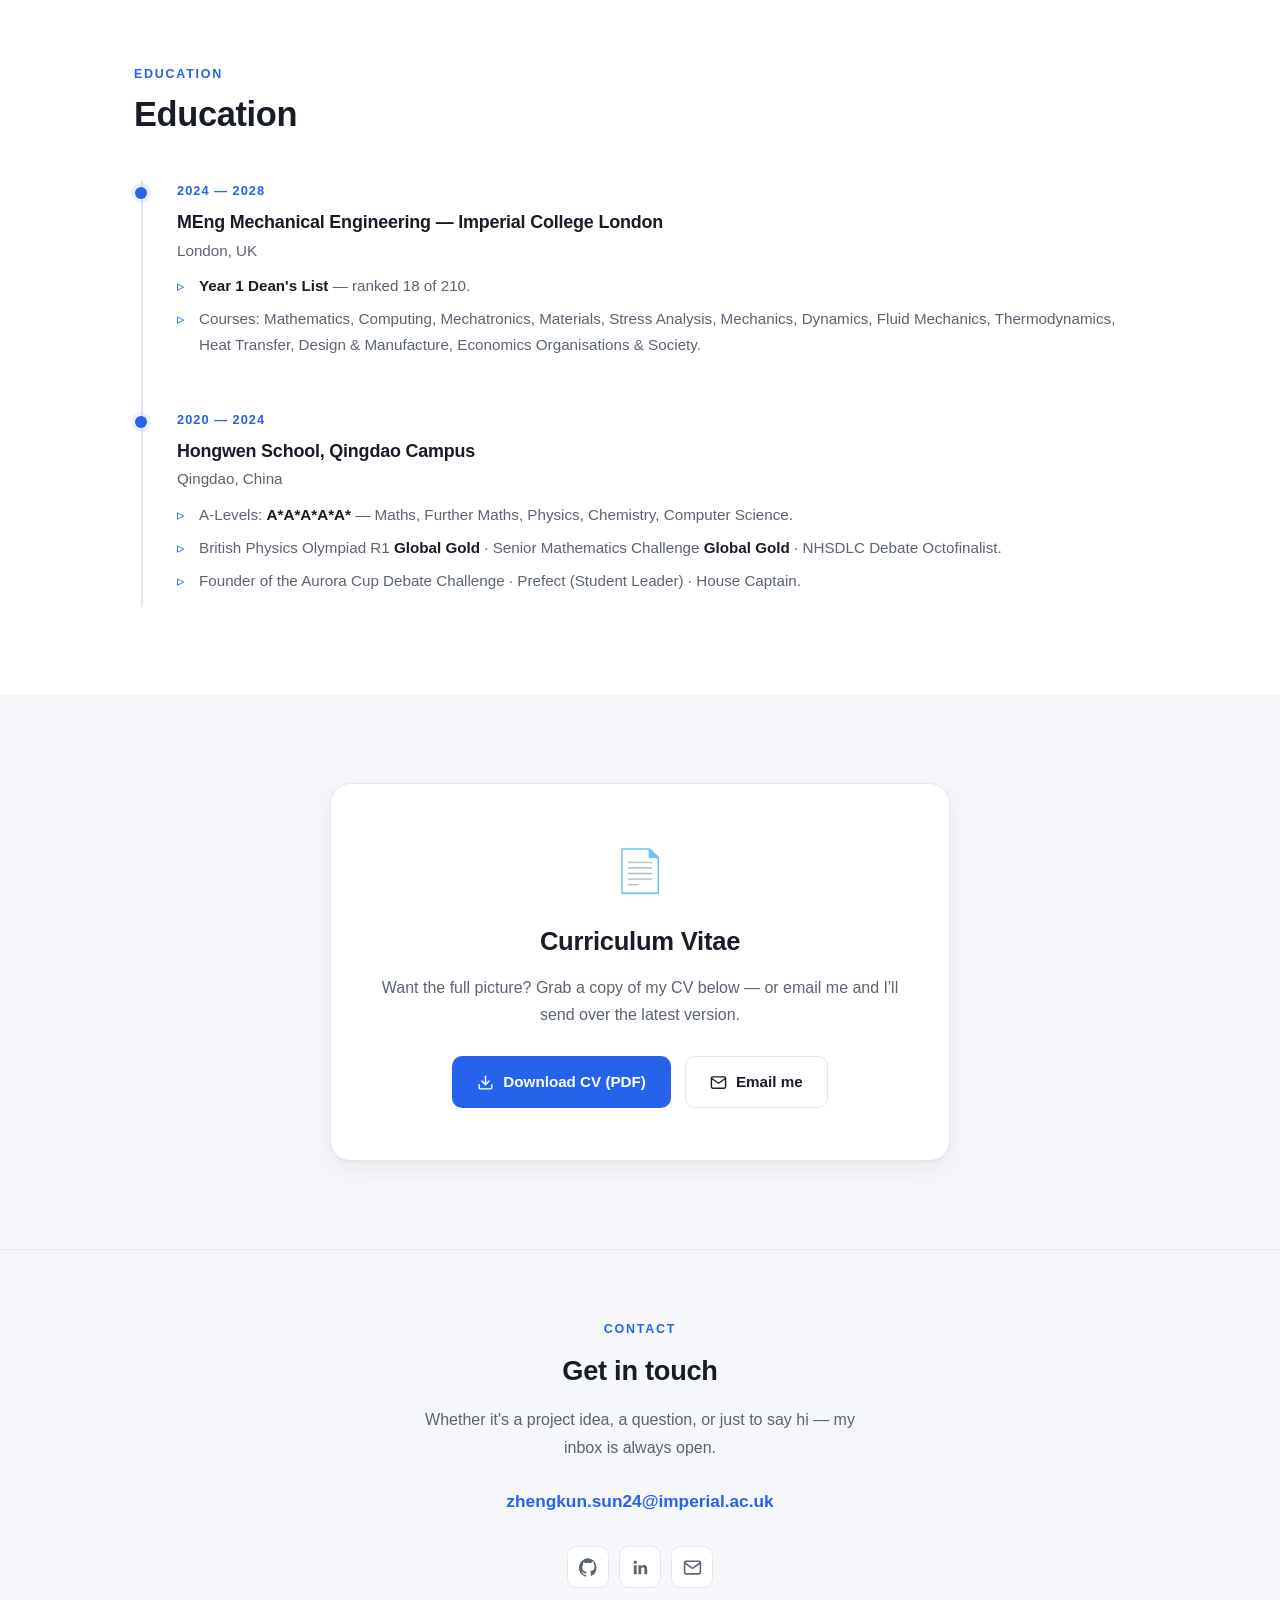
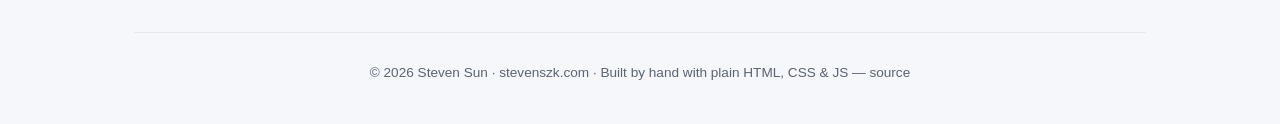
==== commit c8c90715: "removed the emoji" ====
--- a/index.html
+++ b/index.html
@@ -397,7 +397,7 @@
   <header class="hero" id="top">
     <div class="container">
       <p class="kicker">Hi there, I'm</p>
-      <h1><span class="grad">Steven Sun</span> 👋</h1>
+      <h1><span class="grad">Steven Sun</span> </h1>
       <p class="tagline">I like making things move — robots, rockets, and everything in between.</p>
       <p class="intro">
         MEng Mechanical Engineering student at <strong>Imperial College London</strong>
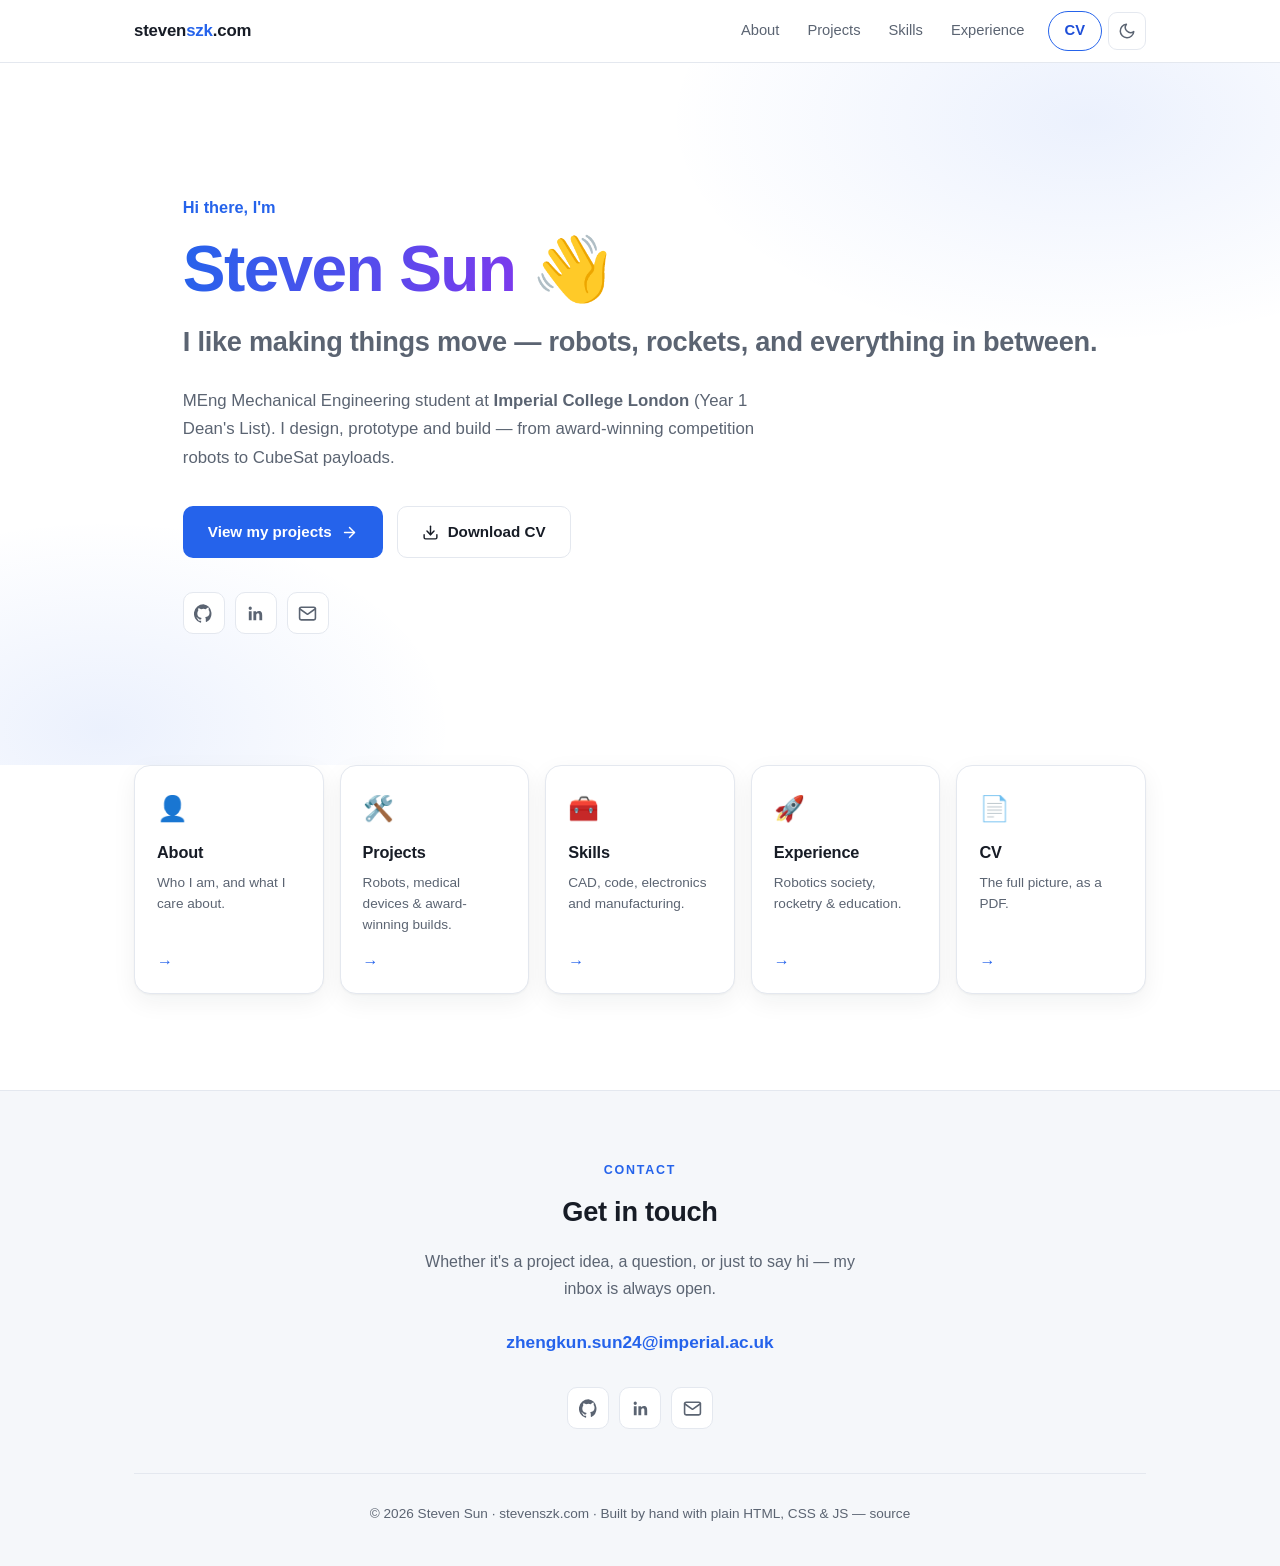
==== commit 4ebd2e7a: "added subpages" ====
--- a/index.html
+++ b/index.html
@@ -1,12 +1,15 @@
 <!DOCTYPE html>
 <!--
   ═══════════════════════════════════════════════════════════════════
-  Steven Sun — 个人主页（单文件，无任何外部依赖）
+  stevenszk.com — 首页（多页面站点）
   ═══════════════════════════════════════════════════════════════════
-  内容已按 2026-07 版 CV 填好。还可以改进的地方（搜索【改这里】）：
-    1. About 头像 — 想放真人照片就把 div.avatar 换成 <img>
-    2. Projects  — 各项目如有 GitHub 仓库 / 演示视频，补上链接
-    3. cv.pdf    — 简历更新后替换根目录的 cv.pdf 即可
+  页面：index.html / about.html / projects.html / skills.html /
+        experience.html / cv.html
+  共享样式：assets/style.css   共享脚本：assets/main.js
+  还可以改进的地方（搜索【改这里】）：
+    1. about.html  — 想放真人照片就把 div.avatar 换成 <img>
+    2. projects.html — 各项目如有 GitHub 仓库 / 演示视频，补上链接
+    3. cv.pdf — 简历更新后替换根目录的 cv.pdf 即可
   ═══════════════════════════════════════════════════════════════════
 -->
 <html lang="en">
@@ -20,367 +23,30 @@
   <meta property="og:type" content="website">
   <meta property="og:url" content="https://stevenszk.com">
   <link rel="icon" href="data:image/svg+xml,%3Csvg xmlns='http://www.w3.org/2000/svg' viewBox='0 0 64 64'%3E%3Crect width='64' height='64' rx='14' fill='%232563eb'/%3E%3Ctext x='32' y='43' font-family='Segoe UI,Arial' font-size='34' font-weight='700' fill='white' text-anchor='middle'%3ES%3C/text%3E%3C/svg%3E">
-
-  <!-- 先于渲染设置主题，避免闪白/闪黑 -->
   <script>
     (function () {
-      document.documentElement.classList.add('js'); // 有 JS 才启用滚动动画；禁用 JS 时内容直接可见
+      document.documentElement.classList.add('js');
       var t = localStorage.getItem('theme');
       if (!t) t = window.matchMedia('(prefers-color-scheme: dark)').matches ? 'dark' : 'light';
       document.documentElement.setAttribute('data-theme', t);
     })();
   </script>
-
-  <style>
-    /* ═══════════ 设计变量（浅色 / 深色两套）═══════════ */
-    :root {
-      --bg: #ffffff;
-      --bg-soft: #f5f7fa;
-      --card: #ffffff;
-      --text: #171c26;
-      --muted: #5b6472;
-      --accent: #2563eb;
-      --accent-strong: #1d4ed8;
-      --accent-soft: rgba(37, 99, 235, 0.09);
-      --border: #e4e8ef;
-      --shadow: 0 1px 2px rgba(23, 28, 38, .04), 0 8px 24px rgba(23, 28, 38, .06);
-      --shadow-lg: 0 4px 8px rgba(23, 28, 38, .06), 0 16px 40px rgba(23, 28, 38, .12);
-      --nav-bg: rgba(255, 255, 255, .82);
-    }
-    :root[data-theme="dark"] {
-      --bg: #0e1116;
-      --bg-soft: #141922;
-      --card: #161c26;
-      --text: #e8ebf1;
-      --muted: #99a3b1;
-      --accent: #6aa9ff;
-      --accent-strong: #8ab8ff;
-      --accent-soft: rgba(106, 169, 255, 0.12);
-      --border: #262e3b;
-      --shadow: 0 1px 2px rgba(0, 0, 0, .25), 0 8px 24px rgba(0, 0, 0, .25);
-      --shadow-lg: 0 4px 8px rgba(0, 0, 0, .3), 0 16px 40px rgba(0, 0, 0, .4);
-      --nav-bg: rgba(14, 17, 22, .82);
-    }
-
-    /* ═══════════ 基础 ═══════════ */
-    * { margin: 0; padding: 0; box-sizing: border-box; }
-    html { scroll-behavior: smooth; }
-    body {
-      background: var(--bg);
-      color: var(--text);
-      font-family: -apple-system, BlinkMacSystemFont, "Segoe UI", Roboto, "Helvetica Neue", Arial,
-                   "PingFang SC", "Microsoft YaHei", sans-serif;
-      line-height: 1.7;
-      -webkit-font-smoothing: antialiased;
-      transition: background .3s ease, color .3s ease;
-    }
-    a { color: var(--accent); text-decoration: none; }
-    a:hover { color: var(--accent-strong); }
-    img { max-width: 100%; display: block; }
-    .container { max-width: 1060px; margin: 0 auto; padding: 0 24px; }
-    section { padding: 88px 0; scroll-margin-top: 70px; }
-    section:nth-of-type(even) { background: var(--bg-soft); }
-
-    ::selection { background: var(--accent); color: #fff; }
-    :focus-visible { outline: 2px solid var(--accent); outline-offset: 3px; border-radius: 4px; }
-
-    .skip-link {
-      position: absolute; left: -9999px; top: 0; z-index: 100;
-      background: var(--accent); color: #fff; padding: 10px 18px; border-radius: 0 0 8px 0;
-    }
-    .skip-link:focus { left: 0; }
-
-    /* ═══════════ 区块标题 ═══════════ */
-    .section-head { margin-bottom: 44px; }
-    .section-head .kicker {
-      display: inline-block; font-size: .78rem; font-weight: 700;
-      letter-spacing: .14em; text-transform: uppercase; color: var(--accent);
-      margin-bottom: 8px;
-    }
-    .section-head h2 { font-size: clamp(1.7rem, 3.2vw, 2.15rem); line-height: 1.25; letter-spacing: -.01em; }
-    .section-head .sub { color: var(--muted); margin-top: 10px; max-width: 620px; }
-
-    /* ═══════════ 导航栏 ═══════════ */
-    nav {
-      position: sticky; top: 0; z-index: 50;
-      background: var(--nav-bg);
-      backdrop-filter: blur(10px);
-      -webkit-backdrop-filter: blur(10px);
-      border-bottom: 1px solid var(--border);
-    }
-    .nav-inner { display: flex; align-items: center; justify-content: space-between; height: 62px; }
-    .logo { font-weight: 800; font-size: 1.05rem; color: var(--text); letter-spacing: -.01em; }
-    .logo span { color: var(--accent); }
-    .nav-right { display: flex; align-items: center; gap: 6px; }
-    .nav-links { display: flex; align-items: center; gap: 2px; }
-    .nav-links a {
-      color: var(--muted); font-size: .92rem; font-weight: 500;
-      padding: 7px 13px; border-radius: 8px; transition: color .2s, background .2s;
-    }
-    .nav-links a:hover { color: var(--text); background: var(--accent-soft); }
-    .nav-links a.active { color: var(--accent-strong); background: var(--accent-soft); font-weight: 600; }
-    .nav-links a.cv-link {
-      color: var(--accent-strong); border: 1px solid var(--accent);
-      margin-left: 8px; padding: 6px 16px; border-radius: 999px; font-weight: 600;
-    }
-    .nav-links a.cv-link:hover { background: var(--accent); color: #fff; }
-
-    .icon-btn {
-      display: inline-flex; align-items: center; justify-content: center;
-      width: 38px; height: 38px; border-radius: 9px;
-      border: 1px solid var(--border); background: transparent; color: var(--muted);
-      cursor: pointer; transition: color .2s, border-color .2s, background .2s;
-    }
-    .icon-btn:hover { color: var(--accent); border-color: var(--accent); }
-    .icon-btn svg { width: 18px; height: 18px; }
-    #themeToggle .sun { display: none; }
-    :root[data-theme="dark"] #themeToggle .sun { display: block; }
-    :root[data-theme="dark"] #themeToggle .moon { display: none; }
-    .menu-btn { display: none; }
-
-    @media (max-width: 900px) {
-      .menu-btn { display: inline-flex; }
-      .nav-links {
-        display: none; position: absolute; top: 100%; left: 0; right: 0;
-        flex-direction: column; align-items: stretch; gap: 4px;
-        background: var(--nav-bg); backdrop-filter: blur(14px); -webkit-backdrop-filter: blur(14px);
-        border-bottom: 1px solid var(--border); padding: 14px 20px 20px;
-      }
-      .nav-links.open { display: flex; }
-      .nav-links a { padding: 11px 14px; }
-      .nav-links a.cv-link { margin-left: 0; text-align: center; }
-    }
-
-    /* ═══════════ Hero 首屏 ═══════════ */
-    .hero {
-      position: relative; overflow: hidden;
-      padding: 110px 0 96px;
-    }
-    .hero::before {
-      content: ""; position: absolute; inset: 0; pointer-events: none;
-      background:
-        radial-gradient(600px 320px at 85% 8%, var(--accent-soft), transparent 70%),
-        radial-gradient(500px 300px at 8% 95%, var(--accent-soft), transparent 70%);
-    }
-    .hero .container { position: relative; }
-    .hero .kicker {
-      color: var(--accent); font-weight: 600; font-size: 1.02rem; margin-bottom: 14px;
-    }
-    .hero h1 {
-      font-size: clamp(2.5rem, 6.5vw, 4rem); line-height: 1.08;
-      letter-spacing: -.025em; margin-bottom: 14px;
-    }
-    .hero h1 .grad {
-      background: linear-gradient(100deg, var(--accent), #7c3aed);
-      -webkit-background-clip: text; background-clip: text; color: transparent;
-    }
-    .hero .tagline {
-      font-size: clamp(1.3rem, 3vw, 1.7rem); font-weight: 600;
-      color: var(--muted); letter-spacing: -.01em; margin-bottom: 22px;
-    }
-    .hero .intro { max-width: 600px; color: var(--muted); font-size: 1.05rem; margin-bottom: 34px; }
-    .hero-cta { display: flex; gap: 14px; flex-wrap: wrap; align-items: center; margin-bottom: 34px; }
-
-    .btn {
-      display: inline-flex; align-items: center; gap: 9px;
-      padding: 12px 24px; border-radius: 10px;
-      font-size: .95rem; font-weight: 600; cursor: pointer;
-      border: 1px solid transparent;
-      transition: transform .18s ease, box-shadow .18s ease, background .2s, color .2s, border-color .2s;
-    }
-    .btn svg { width: 17px; height: 17px; }
-    .btn-primary { background: var(--accent); color: #fff; }
-    .btn-primary:hover { background: var(--accent-strong); color: #fff; transform: translateY(-2px); box-shadow: var(--shadow-lg); }
-    .btn-ghost { border-color: var(--border); color: var(--text); background: var(--card); }
-    .btn-ghost:hover { border-color: var(--accent); color: var(--accent); transform: translateY(-2px); }
-
-    .social-row { display: flex; gap: 10px; }
-    .social-row a {
-      display: inline-flex; align-items: center; justify-content: center;
-      width: 42px; height: 42px; border-radius: 10px;
-      border: 1px solid var(--border); color: var(--muted); background: var(--card);
-      transition: color .2s, border-color .2s, transform .18s ease;
-    }
-    .social-row a:hover { color: var(--accent); border-color: var(--accent); transform: translateY(-2px); }
-    .social-row svg { width: 19px; height: 19px; }
-
-    /* ═══════════ About ═══════════ */
-    .about-grid {
-      display: grid; grid-template-columns: 190px 1fr; gap: 44px; align-items: start;
-    }
-    @media (max-width: 760px) {
-      .about-grid { grid-template-columns: 1fr; }
-      .avatar-wrap { margin: 0 auto; }
-    }
-    .avatar-wrap { text-align: center; }
-    /* 【改这里】想放照片的话：把下面这个 div.avatar 换成
-       <img class="avatar-img" src="me.jpg" alt="Photo of Steven Sun">  */
-    .avatar {
-      width: 170px; height: 170px; border-radius: 26px;
-      background: linear-gradient(135deg, var(--accent), #7c3aed);
-      color: #fff; font-size: 3.4rem; font-weight: 800; letter-spacing: .02em;
-      display: flex; align-items: center; justify-content: center;
-      box-shadow: var(--shadow-lg);
-    }
-    .avatar-img { width: 170px; height: 170px; border-radius: 26px; object-fit: cover; box-shadow: var(--shadow-lg); }
-    .about-text p { margin-bottom: 16px; color: var(--muted); font-size: 1.02rem; }
-    .about-text p strong { color: var(--text); }
-    .facts { display: flex; flex-wrap: wrap; gap: 10px; margin-top: 22px; }
-    .fact {
-      display: inline-flex; align-items: center; gap: 7px;
-      font-size: .88rem; font-weight: 500; color: var(--text);
-      background: var(--card); border: 1px solid var(--border);
-      border-radius: 999px; padding: 7px 15px;
-    }
-
-    /* ═══════════ Projects ═══════════ */
-    .project-grid { display: grid; grid-template-columns: repeat(2, 1fr); gap: 22px; }
-    @media (max-width: 760px) { .project-grid { grid-template-columns: 1fr; } }
-    .project {
-      display: flex; flex-direction: column;
-      background: var(--card); border: 1px solid var(--border); border-radius: 16px;
-      overflow: hidden; box-shadow: var(--shadow);
-      transition: transform .2s ease, box-shadow .2s ease, border-color .2s;
-    }
-    .project:hover { transform: translateY(-4px); box-shadow: var(--shadow-lg); border-color: var(--accent); }
-    .project-banner {
-      height: 118px; display: flex; align-items: center; justify-content: center;
-      font-size: 2.9rem;
-    }
-    .g1 { background: linear-gradient(135deg, #2563eb, #7c3aed); }
-    .g2 { background: linear-gradient(135deg, #0891b2, #059669); }
-    .g3 { background: linear-gradient(135deg, #d97706, #dc2626); }
-    .g4 { background: linear-gradient(135deg, #7c3aed, #db2777); }
-    .g5 { background: linear-gradient(135deg, #0ea5e9, #6366f1); }
-    .g6 { background: linear-gradient(135deg, #475569, #94a3b8); }
-    .award {
-      display: inline-flex; align-items: center; gap: 5px;
-      font-size: .74rem; font-weight: 700; letter-spacing: .02em;
-      color: #92400e; background: rgba(245, 158, 11, .18);
-      padding: 4px 11px; border-radius: 999px;
-    }
-    :root[data-theme="dark"] .award { color: #fbbf24; background: rgba(245, 158, 11, .14); }
-    .pub-note {
-      margin-top: 22px; display: flex; gap: 14px; align-items: baseline;
-      background: var(--card); border: 1px solid var(--border); border-radius: 14px;
-      padding: 18px 24px; box-shadow: var(--shadow);
-    }
-    .pub-note .pub-icon { font-size: 1.3rem; }
-    .pub-note p { color: var(--muted); font-size: .93rem; }
-    .pub-note strong { color: var(--text); }
-    .project-body { display: flex; flex-direction: column; flex: 1; padding: 22px 24px 20px; }
-    .project h3 { font-size: 1.12rem; margin-bottom: 8px; letter-spacing: -.01em; }
-    .project .desc { color: var(--muted); font-size: .94rem; margin-bottom: 16px; flex: 1; }
-    .tags { display: flex; flex-wrap: wrap; gap: 7px; margin-bottom: 16px; }
-    .tag {
-      font-size: .74rem; font-weight: 600; letter-spacing: .02em;
-      color: var(--accent-strong); background: var(--accent-soft);
-      padding: 4px 11px; border-radius: 999px;
-    }
-    .project-links { display: flex; gap: 16px; border-top: 1px solid var(--border); padding-top: 14px; }
-    .project-links a {
-      display: inline-flex; align-items: center; gap: 6px;
-      font-size: .86rem; font-weight: 600;
-    }
-    .project-links svg { width: 15px; height: 15px; }
-
-    /* ═══════════ Skills ═══════════ */
-    .skills-grid { display: grid; grid-template-columns: repeat(3, 1fr); gap: 22px; }
-    @media (max-width: 860px) { .skills-grid { grid-template-columns: 1fr; } }
-    .skill-card {
-      background: var(--card); border: 1px solid var(--border); border-radius: 16px;
-      padding: 26px 26px 24px; box-shadow: var(--shadow);
-    }
-    .skill-card .skill-icon {
-      width: 46px; height: 46px; border-radius: 12px;
-      background: var(--accent-soft); color: var(--accent);
-      display: flex; align-items: center; justify-content: center;
-      font-size: 1.4rem; margin-bottom: 16px;
-    }
-    .skill-card h3 { font-size: 1.05rem; margin-bottom: 14px; }
-    .chips { display: flex; flex-wrap: wrap; gap: 8px; }
-    .chip {
-      font-size: .84rem; font-weight: 500; color: var(--text);
-      background: var(--bg-soft); border: 1px solid var(--border);
-      padding: 5px 13px; border-radius: 999px;
-    }
-    section:nth-of-type(even) .chip { background: var(--bg); }
-
-    /* ═══════════ Experience / Education 时间线 ═══════════ */
-    .timeline { position: relative; margin-left: 7px; padding-left: 34px; border-left: 2px solid var(--border); }
-    .t-item { position: relative; padding-bottom: 44px; }
-    .t-item:last-child { padding-bottom: 6px; }
-    .t-item::before {
-      content: ""; position: absolute; left: -42px; top: 7px;
-      width: 12px; height: 12px; border-radius: 50%;
-      background: var(--accent); box-shadow: 0 0 0 4px var(--accent-soft);
-    }
-    .t-date {
-      font-size: .8rem; font-weight: 700; letter-spacing: .08em; text-transform: uppercase;
-      color: var(--accent); margin-bottom: 5px;
-    }
-    .t-item h3 { font-size: 1.12rem; letter-spacing: -.01em; }
-    .t-org { color: var(--muted); font-weight: 500; font-size: .95rem; margin-bottom: 10px; }
-    .t-item ul { list-style: none; }
-    .t-item li {
-      position: relative; padding-left: 22px;
-      color: var(--muted); font-size: .95rem; margin-bottom: 7px;
-    }
-    .t-item li::before { content: "▹"; position: absolute; left: 0; color: var(--accent); }
-    .t-item li strong { color: var(--text); }
-    .t-note { color: var(--muted); font-size: .95rem; }
-
-    /* ═══════════ CV ═══════════ */
-    .cv-box {
-      text-align: center; max-width: 620px; margin: 0 auto;
-      background: var(--card); border: 1px solid var(--border); border-radius: 20px;
-      padding: 52px 36px; box-shadow: var(--shadow);
-    }
-    .cv-box .cv-emoji { font-size: 2.6rem; margin-bottom: 14px; }
-    .cv-box h2 { font-size: 1.6rem; margin-bottom: 10px; letter-spacing: -.01em; }
-    .cv-box p { color: var(--muted); margin-bottom: 28px; }
-    .cv-actions { display: flex; gap: 14px; justify-content: center; flex-wrap: wrap; }
-
-    /* ═══════════ Footer / Contact ═══════════ */
-    footer { background: var(--bg-soft); border-top: 1px solid var(--border); padding: 64px 0 40px; text-align: center; }
-    footer .kicker {
-      display: inline-block; font-size: .78rem; font-weight: 700;
-      letter-spacing: .14em; text-transform: uppercase; color: var(--accent); margin-bottom: 8px;
-    }
-    footer h2 { font-size: 1.7rem; margin-bottom: 12px; letter-spacing: -.01em; }
-    footer .contact-note { color: var(--muted); max-width: 460px; margin: 0 auto 26px; }
-    footer .email-link { font-size: 1.08rem; font-weight: 600; }
-    footer .social-row { justify-content: center; margin: 30px 0 44px; }
-    .copyright { color: var(--muted); font-size: .85rem; border-top: 1px solid var(--border); padding-top: 28px; }
-    .copyright a { color: var(--muted); }
-    .copyright a:hover { color: var(--accent); }
-
-    /* ═══════════ 进场动画（滚动到视口时淡入；仅在 JS 可用时启用）═══════════ */
-    html.js .reveal { opacity: 0; transform: translateY(20px); transition: opacity .6s ease, transform .6s ease; }
-    html.js .reveal.in { opacity: 1; transform: none; }
-    @media (prefers-reduced-motion: reduce) {
-      html { scroll-behavior: auto; }
-      html.js .reveal { opacity: 1; transform: none; transition: none; }
-      .btn, .project, .social-row a { transition: none; }
-    }
-  </style>
+  <link rel="stylesheet" href="assets/style.css">
 </head>
 <body>
 
-  <a class="skip-link" href="#about">Skip to content</a>
+  <a class="skip-link" href="#main">Skip to content</a>
 
-  <!-- ═══════════ 导航 ═══════════ -->
   <nav>
     <div class="container nav-inner">
-      <a class="logo" href="#top">steven<span>szk</span>.com</a>
+      <a class="logo" href="index.html">steven<span>szk</span>.com</a>
       <div class="nav-right">
         <div class="nav-links" id="navLinks">
-          <a href="#about">About</a>
-          <a href="#projects">Projects</a>
-          <a href="#skills">Skills</a>
-          <a href="#experience">Experience</a>
-          <a href="#education">Education</a>
-          <a class="cv-link" href="#cv">CV</a>
+          <a href="about.html">About</a>
+          <a href="projects.html">Projects</a>
+          <a href="skills.html">Skills</a>
+          <a href="experience.html">Experience</a>
+          <a class="cv-link" href="cv.html">CV</a>
         </div>
         <button class="icon-btn" id="themeToggle" aria-label="Toggle dark / light theme">
           <svg class="moon" viewBox="0 0 24 24" fill="none" stroke="currentColor" stroke-width="2" stroke-linecap="round" stroke-linejoin="round"><path d="M21 12.79A9 9 0 1 1 11.21 3 7 7 0 0 0 21 12.79z"/></svg>
@@ -393,378 +59,77 @@
     </div>
   </nav>
 
-  <!-- ═══════════ Hero 首屏 ═══════════ -->
-  <header class="hero" id="top">
-    <div class="container">
-      <p class="kicker">Hi there, I'm</p>
-      <h1><span class="grad">Steven Sun</span> </h1>
-      <p class="tagline">I like making things move — robots, rockets, and everything in between.</p>
-      <p class="intro">
-        MEng Mechanical Engineering student at <strong>Imperial College London</strong>
-        (Year 1 Dean's List). I design, prototype and build — from award-winning competition
-        robots to CubeSat payloads — with a growing obsession for machine learning, mechatronics
-        and sustainable technology.
-      </p>
-      <div class="hero-cta">
-        <a class="btn btn-primary" href="#projects">
-          View my projects
-          <svg viewBox="0 0 24 24" fill="none" stroke="currentColor" stroke-width="2" stroke-linecap="round" stroke-linejoin="round"><line x1="5" y1="12" x2="19" y2="12"/><polyline points="12 5 19 12 12 19"/></svg>
-        </a>
-        <a class="btn btn-ghost" href="cv.pdf" download>
-          <svg viewBox="0 0 24 24" fill="none" stroke="currentColor" stroke-width="2" stroke-linecap="round" stroke-linejoin="round"><path d="M21 15v4a2 2 0 0 1-2 2H5a2 2 0 0 1-2-2v-4"/><polyline points="7 10 12 15 17 10"/><line x1="12" y1="15" x2="12" y2="3"/></svg>
-          Download CV
-        </a>
-      </div>
-      <div class="social-row">
-        <a href="https://github.com/steven-szk" target="_blank" rel="noopener" aria-label="GitHub">
-          <svg viewBox="0 0 24 24" fill="currentColor"><path d="M12 .3a12 12 0 0 0-3.8 23.4c.6.1.8-.3.8-.6v-2c-3.3.7-4-1.6-4-1.6-.6-1.4-1.4-1.8-1.4-1.8-1-.7.1-.7.1-.7 1.2.1 1.8 1.2 1.8 1.2 1 1.8 2.8 1.3 3.5 1 .1-.8.4-1.3.7-1.6-2.7-.3-5.5-1.3-5.5-5.9 0-1.3.5-2.4 1.2-3.2 0-.4-.5-1.6.2-3.2 0 0 1-.3 3.3 1.2a11.5 11.5 0 0 1 6 0C17.3 4 18.3 4.3 18.3 4.3c.7 1.6.2 2.8.1 3.2.8.8 1.2 1.9 1.2 3.2 0 4.6-2.8 5.6-5.5 5.9.4.4.8 1.1.8 2.2v3.3c0 .3.2.7.8.6A12 12 0 0 0 12 .3"/></svg>
-        </a>
-        <a href="https://www.linkedin.com/in/zhengkun-sun-044681336" target="_blank" rel="noopener" aria-label="LinkedIn">
-          <svg viewBox="0 0 24 24" fill="currentColor"><path d="M20.45 20.45h-3.55v-5.57c0-1.33-.03-3.04-1.85-3.04-1.86 0-2.14 1.45-2.14 2.94v5.67H9.35V9h3.41v1.56h.05c.47-.9 1.63-1.85 3.36-1.85 3.6 0 4.27 2.37 4.27 5.46v6.28zM5.34 7.43a2.06 2.06 0 1 1 0-4.12 2.06 2.06 0 0 1 0 4.12zM7.12 20.45H3.56V9h3.56v11.45z"/></svg>
-        </a>
-        <a href="mailto:zhengkun.sun24@imperial.ac.uk" aria-label="Email">
-          <svg viewBox="0 0 24 24" fill="none" stroke="currentColor" stroke-width="2" stroke-linecap="round" stroke-linejoin="round"><path d="M4 4h16c1.1 0 2 .9 2 2v12c0 1.1-.9 2-2 2H4c-1.1 0-2-.9-2-2V6c0-1.1.9-2 2-2z"/><polyline points="22,6 12,13 2,6"/></svg>
-        </a>
-      </div>
-    </div>
-  </header>
+  <main id="main">
 
-  <main>
-
-    <!-- ═══════════ About ═══════════ -->
-    <section id="about">
+    <!-- ═══════════ Hero ═══════════ -->
+    <header class="hero">
       <div class="container">
-        <div class="section-head reveal">
-          <span class="kicker">About</span>
-          <h2>A little bit about me</h2>
+        <p class="kicker">Hi there, I'm</p>
+        <h1><span class="grad">Steven Sun</span> 👋</h1>
+        <p class="tagline">I like making things move — robots, rockets, and everything in between.</p>
+        <p class="intro">
+          MEng Mechanical Engineering student at <strong>Imperial College London</strong>
+          (Year 1 Dean's List). I design, prototype and build — from award-winning competition
+          robots to CubeSat payloads.
+        </p>
+        <div class="hero-cta">
+          <a class="btn btn-primary" href="projects.html">
+            View my projects
+            <svg viewBox="0 0 24 24" fill="none" stroke="currentColor" stroke-width="2" stroke-linecap="round" stroke-linejoin="round"><line x1="5" y1="12" x2="19" y2="12"/><polyline points="12 5 19 12 12 19"/></svg>
+          </a>
+          <a class="btn btn-ghost" href="cv.pdf" download="Steven_Sun_CV.pdf">
+            <svg viewBox="0 0 24 24" fill="none" stroke="currentColor" stroke-width="2" stroke-linecap="round" stroke-linejoin="round"><path d="M21 15v4a2 2 0 0 1-2 2H5a2 2 0 0 1-2-2v-4"/><polyline points="7 10 12 15 17 10"/><line x1="12" y1="15" x2="12" y2="3"/></svg>
+            Download CV
+          </a>
         </div>
-        <div class="about-grid reveal">
-          <div class="avatar-wrap">
-            <!-- 【改这里】想放真人照片就把这个 div 换成 <img class="avatar-img" src="me.jpg" alt="Steven Sun"> -->
-            <div class="avatar">SS</div>
-          </div>
-          <div class="about-text">
-            <p>
-              Hello! I'm <strong>Zhengkun (Steven) Sun</strong>, an MEng Mechanical Engineering student at
-              <strong>Imperial College London</strong> (2024 – 2028), on the Year 1 Dean's List
-              (ranked 18 of 210). I love the whole journey from sketch to working hardware —
-              design, prototyping, and manufacturing, with great attention to detail.
-            </p>
-            <p>
-              I'm passionate about challenges in <strong>machine learning, robotics, mechatronics,
-              aerospace and sustainable technology</strong>. Most of what I've learned comes from
-              student-led projects — leading robot builds at the Robotics Society, engineering a
-              CubeSat payload for a rocket, and shipping plenty of 3D-printed prototypes along the way.
-            </p>
-            <div class="facts">
-              <span class="fact">📍 London, UK</span>
-              <span class="fact">🎓 Imperial College London</span>
-              <span class="fact">💬 English · 中文</span>
-              <span class="fact">🏂 Snowboarding</span>
-              <span class="fact">🧗 Climbing</span>
-              <span class="fact">🤿 Scuba diving</span>
-              <span class="fact">📷 Photography</span>
-              <span class="fact">🥾 Hiking</span>
-            </div>
-          </div>
+        <div class="social-row">
+          <a href="https://github.com/steven-szk" target="_blank" rel="noopener" aria-label="GitHub">
+            <svg viewBox="0 0 24 24" fill="currentColor"><path d="M12 .3a12 12 0 0 0-3.8 23.4c.6.1.8-.3.8-.6v-2c-3.3.7-4-1.6-4-1.6-.6-1.4-1.4-1.8-1.4-1.8-1-.7.1-.7.1-.7 1.2.1 1.8 1.2 1.8 1.2 1 1.8 2.8 1.3 3.5 1 .1-.8.4-1.3.7-1.6-2.7-.3-5.5-1.3-5.5-5.9 0-1.3.5-2.4 1.2-3.2 0-.4-.5-1.6.2-3.2 0 0 1-.3 3.3 1.2a11.5 11.5 0 0 1 6 0C17.3 4 18.3 4.3 18.3 4.3c.7 1.6.2 2.8.1 3.2.8.8 1.2 1.9 1.2 3.2 0 4.6-2.8 5.6-5.5 5.9.4.4.8 1.1.8 2.2v3.3c0 .3.2.7.8.6A12 12 0 0 0 12 .3"/></svg>
+          </a>
+          <a href="https://www.linkedin.com/in/zhengkun-sun-044681336" target="_blank" rel="noopener" aria-label="LinkedIn">
+            <svg viewBox="0 0 24 24" fill="currentColor"><path d="M20.45 20.45h-3.55v-5.57c0-1.33-.03-3.04-1.85-3.04-1.86 0-2.14 1.45-2.14 2.94v5.67H9.35V9h3.41v1.56h.05c.47-.9 1.63-1.85 3.36-1.85 3.6 0 4.27 2.37 4.27 5.46v6.28zM5.34 7.43a2.06 2.06 0 1 1 0-4.12 2.06 2.06 0 0 1 0 4.12zM7.12 20.45H3.56V9h3.56v11.45z"/></svg>
+          </a>
+          <a href="mailto:zhengkun.sun24@imperial.ac.uk" aria-label="Email">
+            <svg viewBox="0 0 24 24" fill="none" stroke="currentColor" stroke-width="2" stroke-linecap="round" stroke-linejoin="round"><path d="M4 4h16c1.1 0 2 .9 2 2v12c0 1.1-.9 2-2 2H4c-1.1 0-2-.9-2-2V6c0-1.1.9-2 2-2z"/><polyline points="22,6 12,13 2,6"/></svg>
+          </a>
         </div>
       </div>
-    </section>
+    </header>
 
-    <!-- ═══════════ Projects ═══════════ -->
-    <section id="projects">
+    <!-- ═══════════ 快捷入口 ═══════════ -->
+    <section class="quick" aria-label="Explore this site">
       <div class="container">
-        <div class="section-head reveal">
-          <span class="kicker">Projects</span>
-          <h2>Things I've built</h2>
-          <p class="sub">Competition builds, coursework and hobby projects — several of them award-winning.</p>
-        </div>
-        <div class="project-grid">
-
-          <!-- Snowfield Rescue Supply Robot -->
-          <article class="project reveal">
-            <div class="project-banner g5" aria-hidden="true">🤖</div>
-            <div class="project-body">
-              <h3>Snowfield Rescue Supply Robot</h3>
-              <p class="desc">
-                A fully working prototype of a rescue-supply robot for powder snow, built in 48 hours
-                at Makathon 2026 (City &amp; Guilds Union). Rethought robotic locomotion in snow with
-                an Archimedes' screw drive. <!-- 【改这里】有演示视频/仓库的话在下方补链接 -->
-              </p>
-              <div class="tags">
-                <span class="award">🥈 2nd of 24 teams</span>
-                <span class="tag">Robotics</span><span class="tag">Mechanism Design</span>
-                <span class="tag">Rapid Prototyping</span>
-              </div>
-            </div>
-          </article>
-
-          <!-- Portable CPAP Device -->
-          <article class="project reveal">
-            <div class="project-banner g2" aria-hidden="true">🫁</div>
-            <div class="project-body">
-              <h3>Portable CPAP Device</h3>
-              <p class="desc">
-                An ergonomic, portable medical-grade CPAP device to alleviate sleep apnea — fully
-                designed and presented within one week for Design Week, in collaboration with medical
-                students at Brunel University. I led most of the calculations and mechanical design.
-              </p>
-              <div class="tags">
-                <span class="tag">Medical Device</span><span class="tag">Mechanical Design</span>
-                <span class="tag">Ergonomics</span><span class="tag">CAD</span>
-              </div>
-            </div>
-          </article>
-
-          <!-- F24 Drive Transmission -->
-          <article class="project reveal">
-            <div class="project-banner g3" aria-hidden="true">⚙️</div>
-            <div class="project-body">
-              <h3>Drive Transmission for F24 Car</h3>
-              <p class="desc">
-                Led the design and manufacture of a constant-ratio gearbox for an F24 race car — turned
-                shaft and gear, milled plate, 3D-printed components and a CNC-machined aluminium block —
-                with stress and lifetime analysis of every component to international design standards.
-              </p>
-              <div class="tags">
-                <span class="tag">Gearbox Design</span><span class="tag">Machining &amp; CNC</span>
-                <span class="tag">Stress Analysis</span>
-              </div>
-            </div>
-          </article>
-
-          <!-- Wheelchair Umbrella Stand -->
-          <article class="project reveal">
-            <div class="project-banner g4" aria-hidden="true">☂️</div>
-            <div class="project-body">
-              <h3>Wheelchair Umbrella Stand</h3>
-              <p class="desc">
-                A modular clip-on umbrella stand for wheelchairs, created for the Inclusive Additive
-                Design Challenge and fast-prototyped through six 3D-printed iterations.
-              </p>
-              <div class="tags">
-                <span class="award">🏆 People's Choice Award</span>
-                <span class="tag">Inclusive Design</span><span class="tag">3D Printing</span>
-              </div>
-            </div>
-          </article>
-
-          <!-- Microprocessor Digital Clock -->
-          <article class="project reveal">
-            <div class="project-banner g6" aria-hidden="true">⏰</div>
-            <div class="project-body">
-              <h3>Microprocessor Digital Clock</h3>
-              <p class="desc">
-                A digital clock built on an ARM Cortex RA2E1 MCU — time display and adjustment,
-                temperature &amp; humidity sensing, battery management, a 3D-printed case and custom
-                front panel. Open-sourced on OSHWHUB for the 8th JLC Electric Race.
-                <!-- 【改这里】可补 OSHWHUB 链接 -->
-              </p>
-              <div class="tags">
-                <span class="tag">ARM Cortex</span><span class="tag">PCB Design</span>
-                <span class="tag">Embedded</span><span class="tag">Open Source</span>
-              </div>
-            </div>
-          </article>
-
-          <!-- Personal Website -->
-          <article class="project reveal">
-            <div class="project-banner g1" aria-hidden="true">🌐</div>
-            <div class="project-body">
-              <h3>Personal Website</h3>
-              <p class="desc">
-                This site — designed and hand-coded as a single HTML file with no frameworks or build
-                tools. Responsive layout, light/dark theme, and deployed on a custom domain.
-              </p>
-              <div class="tags">
-                <span class="tag">HTML</span><span class="tag">CSS</span>
-                <span class="tag">JavaScript</span><span class="tag">Cloudflare Pages</span>
-              </div>
-              <div class="project-links">
-                <a href="https://github.com/steven-szk/My-WebPage" target="_blank" rel="noopener">
-                  <svg viewBox="0 0 24 24" fill="currentColor"><path d="M12 .3a12 12 0 0 0-3.8 23.4c.6.1.8-.3.8-.6v-2c-3.3.7-4-1.6-4-1.6-.6-1.4-1.4-1.8-1.4-1.8-1-.7.1-.7.1-.7 1.2.1 1.8 1.2 1.8 1.2 1 1.8 2.8 1.3 3.5 1 .1-.8.4-1.3.7-1.6-2.7-.3-5.5-1.3-5.5-5.9 0-1.3.5-2.4 1.2-3.2 0-.4-.5-1.6.2-3.2 0 0 1-.3 3.3 1.2a11.5 11.5 0 0 1 6 0C17.3 4 18.3 4.3 18.3 4.3c.7 1.6.2 2.8.1 3.2.8.8 1.2 1.9 1.2 3.2 0 4.6-2.8 5.6-5.5 5.9.4.4.8 1.1.8 2.2v3.3c0 .3.2.7.8.6A12 12 0 0 0 12 .3"/></svg>
-                  Code
-                </a>
-                <a href="https://stevenszk.com" target="_blank" rel="noopener">
-                  <svg viewBox="0 0 24 24" fill="none" stroke="currentColor" stroke-width="2" stroke-linecap="round" stroke-linejoin="round"><path d="M18 13v6a2 2 0 0 1-2 2H5a2 2 0 0 1-2-2V8a2 2 0 0 1 2-2h6"/><polyline points="15 3 21 3 21 9"/><line x1="10" y1="14" x2="21" y2="3"/></svg>
-                  Live
-                </a>
-              </div>
-            </div>
-          </article>
-
-        </div>
-
-        <!-- 论文 -->
-        <div class="pub-note reveal">
-          <span class="pub-icon" aria-hidden="true">📝</span>
-          <p>
-            <strong>Publication (Mar 2023):</strong>
-            <em>Application of Edge Intelligence and Vehicle-to-Vehicle Communication in
-            Next-Generation Autonomous Driving.</em>
-            <!-- 【改这里】有 DOI 或链接的话可以加上 -->
-          </p>
-        </div>
-      </div>
-    </section>
-
-    <!-- ═══════════ Skills ═══════════ -->
-    <section id="skills">
-      <div class="container">
-        <div class="section-head reveal">
-          <span class="kicker">Skills</span>
-          <h2>Technical skills</h2>
-          <p class="sub">Tools and technologies I use — always learning more.</p>
-        </div>
-        <div class="skills-grid">
-          <div class="skill-card reveal">
-            <div class="skill-icon" aria-hidden="true">⚙️</div>
-            <h3>Mechanical &amp; Simulation</h3>
-            <div class="chips">
-              <span class="chip">SolidWorks</span>
-              <span class="chip">Fusion 360</span>
-              <span class="chip">FEA · Abaqus</span>
-              <span class="chip">ANSYS Granta</span>
-              <span class="chip">3D Printing</span>
-              <span class="chip">Milling · Turning · CNC</span>
-            </div>
-          </div>
-          <div class="skill-card reveal">
-            <div class="skill-icon" aria-hidden="true">💻</div>
-            <h3>Software &amp; Machine Vision</h3>
-            <div class="chips">
-              <span class="chip">Python</span>
-              <span class="chip">C++</span>
-              <span class="chip">Java</span>
-              <span class="chip">YOLO · U-Net</span>
-              <span class="chip">SWI-Prolog</span>
-              <span class="chip">LaTeX</span>
-              <span class="chip">Microsoft 365</span>
-            </div>
-          </div>
-          <div class="skill-card reveal">
-            <div class="skill-icon" aria-hidden="true">🔌</div>
-            <h3>Electronics &amp; Embedded</h3>
-            <div class="chips">
-              <span class="chip">PCB Design · EDA</span>
-              <span class="chip">Arduino</span>
-              <span class="chip">ESP32</span>
-              <span class="chip">Raspberry Pi</span>
-              <span class="chip">Jetson</span>
-              <span class="chip">ARM MCUs</span>
-            </div>
-          </div>
-        </div>
-      </div>
-    </section>
-
-    <!-- ═══════════ Experience ═══════════ -->
-    <section id="experience">
-      <div class="container">
-        <div class="section-head reveal">
-          <span class="kicker">Experience</span>
-          <h2>Where I've worked &amp; contributed</h2>
-        </div>
-        <div class="timeline">
-
-          <div class="t-item reveal">
-            <p class="t-date">Oct 2025 — Present</p>
-            <h3>Talks Officer</h3>
-            <p class="t-org">Imperial College Robotics Society · London, UK</p>
-            <ul>
-              <li>Lead-designed the society's entries for three national autonomous robotics competitions — and won all three, scoring an order of magnitude more points than the runner-up each time.</li>
-              <li>Worked across the whole robot: machine vision system and algorithms, embedded code, Python, and mechanical design, including a custom-designed PCB for the system.</li>
-            </ul>
-          </div>
-
-          <div class="t-item reveal">
-            <p class="t-date">Sep 2024 — Oct 2025</p>
-            <h3>Payload Engineer</h3>
-            <p class="t-org">Imperial College London Rocketry · London, UK</p>
-            <ul>
-              <li>Designed a 3U CubeSat payload flying inside the team's main rocket, PLUTO.</li>
-              <li>Collaborated with a Natural History Museum research team studying the effects of rocket vibration on cyanobacteria — the payload carries a spectrometer that talks to the flight controller over I2C.</li>
-            </ul>
-          </div>
-
-          <div class="t-item reveal">
-            <p class="t-date">Spring 2024</p>
-            <h3>Course Lead — Arduino Course</h3>
-            <p class="t-org">Hongwen School · Qingdao, China</p>
-            <ul>
-              <li>Initiated and taught a one-term Arduino and circuit-testing course, covering control, temperature &amp; humidity sensing, motor driving, ultrasonic sensors and RFID.</li>
-            </ul>
-          </div>
-
-          <div class="t-item reveal">
-            <p class="t-date">Sep 2022 — Jun 2024</p>
-            <h3>Founder — SayBooks</h3>
-            <p class="t-org">Hongwen School · Qingdao, China</p>
-            <ul>
-              <li>Founded the school's first and only second-hand book platform to cut textbook waste — managed the book database and built a WeChat mini-program to coordinate sales.</li>
-              <li>Worked alongside senior school management and grew it into a club that continued hosting regular events.</li>
-            </ul>
-          </div>
-
-        </div>
-      </div>
-    </section>
-
-    <!-- ═══════════ Education ═══════════ -->
-    <section id="education">
-      <div class="container">
-        <div class="section-head reveal">
-          <span class="kicker">Education</span>
-          <h2>Education</h2>
-        </div>
-        <div class="timeline">
-
-          <div class="t-item reveal">
-            <p class="t-date">2024 — 2028</p>
-            <h3>MEng Mechanical Engineering — Imperial College London</h3>
-            <p class="t-org">London, UK</p>
-            <ul>
-              <li><strong>Year 1 Dean's List</strong> — ranked 18 of 210.</li>
-              <li>Courses: Mathematics, Computing, Mechatronics, Materials, Stress Analysis, Mechanics, Dynamics, Fluid Mechanics, Thermodynamics, Heat Transfer, Design &amp; Manufacture, Economics Organisations &amp; Society.</li>
-            </ul>
-          </div>
-
-          <div class="t-item reveal">
-            <p class="t-date">2020 — 2024</p>
-            <h3>Hongwen School, Qingdao Campus</h3>
-            <p class="t-org">Qingdao, China</p>
-            <ul>
-              <li>A-Levels: <strong>A*A*A*A*A*</strong> — Maths, Further Maths, Physics, Chemistry, Computer Science.</li>
-              <li>British Physics Olympiad R1 <strong>Global Gold</strong> · Senior Mathematics Challenge <strong>Global Gold</strong> · NHSDLC Debate Octofinalist.</li>
-              <li>Founder of the Aurora Cup Debate Challenge · Prefect (Student Leader) · House Captain.</li>
-            </ul>
-          </div>
-
-        </div>
-      </div>
-    </section>
-
-    <!-- ═══════════ CV ═══════════ -->
-    <section id="cv">
-      <div class="container">
-        <div class="cv-box reveal">
-          <div class="cv-emoji" aria-hidden="true">📄</div>
-          <h2>Curriculum Vitae</h2>
-          <p>
-            Want the full picture? Grab a copy of my CV below — or email me and
-            I'll send over the latest version.
-          </p>
-          <div class="cv-actions">
-            <!-- 简历更新后：替换根目录的 cv.pdf 即可 -->
-            <a class="btn btn-primary" href="cv.pdf" download="Steven_Sun_CV.pdf">
-              <svg viewBox="0 0 24 24" fill="none" stroke="currentColor" stroke-width="2" stroke-linecap="round" stroke-linejoin="round"><path d="M21 15v4a2 2 0 0 1-2 2H5a2 2 0 0 1-2-2v-4"/><polyline points="7 10 12 15 17 10"/><line x1="12" y1="15" x2="12" y2="3"/></svg>
-              Download CV (PDF)
-            </a>
-            <a class="btn btn-ghost" href="mailto:zhengkun.sun24@imperial.ac.uk">
-              <svg viewBox="0 0 24 24" fill="none" stroke="currentColor" stroke-width="2" stroke-linecap="round" stroke-linejoin="round"><path d="M4 4h16c1.1 0 2 .9 2 2v12c0 1.1-.9 2-2 2H4c-1.1 0-2-.9-2-2V6c0-1.1.9-2 2-2z"/><polyline points="22,6 12,13 2,6"/></svg>
-              Email me
-            </a>
-          </div>
+        <div class="quick-grid">
+          <a class="quick-card reveal" href="about.html">
+            <span class="q-emoji" aria-hidden="true">👤</span>
+            <h2>About</h2>
+            <p>Who I am, and what I care about.</p>
+            <span class="q-arrow" aria-hidden="true">→</span>
+          </a>
+          <a class="quick-card reveal" href="projects.html">
+            <span class="q-emoji" aria-hidden="true">🛠️</span>
+            <h2>Projects</h2>
+            <p>Robots, medical devices &amp; award-winning builds.</p>
+            <span class="q-arrow" aria-hidden="true">→</span>
+          </a>
+          <a class="quick-card reveal" href="skills.html">
+            <span class="q-emoji" aria-hidden="true">🧰</span>
+            <h2>Skills</h2>
+            <p>CAD, code, electronics and manufacturing.</p>
+            <span class="q-arrow" aria-hidden="true">→</span>
+          </a>
+          <a class="quick-card reveal" href="experience.html">
+            <span class="q-emoji" aria-hidden="true">🚀</span>
+            <h2>Experience</h2>
+            <p>Robotics society, rocketry &amp; education.</p>
+            <span class="q-arrow" aria-hidden="true">→</span>
+          </a>
+          <a class="quick-card reveal" href="cv.html">
+            <span class="q-emoji" aria-hidden="true">📄</span>
+            <h2>CV</h2>
+            <p>The full picture, as a PDF.</p>
+            <span class="q-arrow" aria-hidden="true">→</span>
+          </a>
         </div>
       </div>
     </section>
@@ -798,64 +163,6 @@
     </div>
   </footer>
 
-  <script>
-    // ── 主题切换（记住选择）──────────────────────────────
-    document.getElementById('themeToggle').addEventListener('click', function () {
-      var root = document.documentElement;
-      var next = root.getAttribute('data-theme') === 'dark' ? 'light' : 'dark';
-      root.setAttribute('data-theme', next);
-      localStorage.setItem('theme', next);
-    });
-
-    // ── 移动端菜单 ──────────────────────────────────────
-    var menuBtn = document.getElementById('menuBtn');
-    var navLinks = document.getElementById('navLinks');
-    menuBtn.addEventListener('click', function () {
-      var open = navLinks.classList.toggle('open');
-      menuBtn.setAttribute('aria-expanded', open);
-    });
-    navLinks.addEventListener('click', function (e) {
-      if (e.target.tagName === 'A') {
-        navLinks.classList.remove('open');
-        menuBtn.setAttribute('aria-expanded', 'false');
-      }
-    });
-
-    // ── 滚动时导航高亮当前区块 ───────────────────────────
-    var sections = document.querySelectorAll('main section, footer');
-    var linkFor = {};
-    document.querySelectorAll('.nav-links a').forEach(function (a) {
-      linkFor[a.getAttribute('href').slice(1)] = a;
-    });
-    var spy = new IntersectionObserver(function (entries) {
-      entries.forEach(function (entry) {
-        var link = linkFor[entry.target.id];
-        if (!link) return;
-        if (entry.isIntersecting) {
-          document.querySelectorAll('.nav-links a').forEach(function (a) { a.classList.remove('active'); });
-          link.classList.add('active');
-        }
-      });
-    }, { rootMargin: '-40% 0px -55% 0px' });
-    sections.forEach(function (s) { spy.observe(s); });
-
-    // ── 滚动淡入动画（不支持 IntersectionObserver 时直接全部显示）──
-    if ('IntersectionObserver' in window) {
-      var revealer = new IntersectionObserver(function (entries) {
-        entries.forEach(function (entry) {
-          if (entry.isIntersecting) {
-            entry.target.classList.add('in');
-            revealer.unobserve(entry.target);
-          }
-        });
-      }, { threshold: 0.12 });
-      document.querySelectorAll('.reveal').forEach(function (el) { revealer.observe(el); });
-    } else {
-      document.querySelectorAll('.reveal').forEach(function (el) { el.classList.add('in'); });
-    }
-
-    // ── 页脚年份自动更新 ─────────────────────────────────
-    document.getElementById('year').textContent = new Date().getFullYear();
-  </script>
+  <script src="assets/main.js"></script>
 </body>
 </html>
--- a/assets/style.css
+++ b/assets/style.css
@@ -0,0 +1,344 @@
+/* ═══════════════════════════════════════════════════════════════
+   stevenszk.com — 全站共享样式（零外部依赖）
+   ═══════════════════════════════════════════════════════════════ */
+
+/* ═══════════ 设计变量（浅色 / 深色两套）═══════════ */
+:root {
+  --bg: #ffffff;
+  --bg-soft: #f5f7fa;
+  --card: #ffffff;
+  --text: #171c26;
+  --muted: #5b6472;
+  --accent: #2563eb;
+  --accent-strong: #1d4ed8;
+  --accent-soft: rgba(37, 99, 235, 0.09);
+  --border: #e4e8ef;
+  --shadow: 0 1px 2px rgba(23, 28, 38, .04), 0 8px 24px rgba(23, 28, 38, .06);
+  --shadow-lg: 0 4px 8px rgba(23, 28, 38, .06), 0 16px 40px rgba(23, 28, 38, .12);
+  --nav-bg: rgba(255, 255, 255, .82);
+}
+:root[data-theme="dark"] {
+  --bg: #0e1116;
+  --bg-soft: #141922;
+  --card: #161c26;
+  --text: #e8ebf1;
+  --muted: #99a3b1;
+  --accent: #6aa9ff;
+  --accent-strong: #8ab8ff;
+  --accent-soft: rgba(106, 169, 255, 0.12);
+  --border: #262e3b;
+  --shadow: 0 1px 2px rgba(0, 0, 0, .25), 0 8px 24px rgba(0, 0, 0, .25);
+  --shadow-lg: 0 4px 8px rgba(0, 0, 0, .3), 0 16px 40px rgba(0, 0, 0, .4);
+  --nav-bg: rgba(14, 17, 22, .82);
+}
+
+/* ═══════════ 基础 ═══════════ */
+* { margin: 0; padding: 0; box-sizing: border-box; }
+html { scroll-behavior: smooth; }
+body {
+  background: var(--bg);
+  color: var(--text);
+  font-family: -apple-system, BlinkMacSystemFont, "Segoe UI", Roboto, "Helvetica Neue", Arial,
+               "PingFang SC", "Microsoft YaHei", sans-serif;
+  line-height: 1.7;
+  -webkit-font-smoothing: antialiased;
+  transition: background .3s ease, color .3s ease;
+}
+a { color: var(--accent); text-decoration: none; }
+a:hover { color: var(--accent-strong); }
+img { max-width: 100%; display: block; }
+.container { max-width: 1060px; margin: 0 auto; padding: 0 24px; }
+section { padding: 76px 0 88px; scroll-margin-top: 70px; }
+.section-alt { background: var(--bg-soft); }
+
+::selection { background: var(--accent); color: #fff; }
+:focus-visible { outline: 2px solid var(--accent); outline-offset: 3px; border-radius: 4px; }
+
+.skip-link {
+  position: absolute; left: -9999px; top: 0; z-index: 100;
+  background: var(--accent); color: #fff; padding: 10px 18px; border-radius: 0 0 8px 0;
+}
+.skip-link:focus { left: 0; }
+
+/* ═══════════ 区块 / 页面标题 ═══════════ */
+.section-head { margin-bottom: 44px; }
+.section-head .kicker {
+  display: inline-block; font-size: .78rem; font-weight: 700;
+  letter-spacing: .14em; text-transform: uppercase; color: var(--accent);
+  margin-bottom: 8px;
+}
+.section-head h2 { font-size: clamp(1.7rem, 3.2vw, 2.15rem); line-height: 1.25; letter-spacing: -.01em; }
+.section-head h1 { font-size: clamp(2.1rem, 4.5vw, 2.75rem); line-height: 1.15; letter-spacing: -.02em; }
+.section-head .sub { color: var(--muted); margin-top: 10px; max-width: 620px; }
+
+/* ═══════════ 导航栏 ═══════════ */
+nav {
+  position: sticky; top: 0; z-index: 50;
+  background: var(--nav-bg);
+  backdrop-filter: blur(10px);
+  -webkit-backdrop-filter: blur(10px);
+  border-bottom: 1px solid var(--border);
+}
+.nav-inner { display: flex; align-items: center; justify-content: space-between; height: 62px; }
+.logo { font-weight: 800; font-size: 1.05rem; color: var(--text); letter-spacing: -.01em; }
+.logo span { color: var(--accent); }
+.nav-right { display: flex; align-items: center; gap: 6px; }
+.nav-links { display: flex; align-items: center; gap: 2px; }
+.nav-links a {
+  color: var(--muted); font-size: .92rem; font-weight: 500;
+  padding: 7px 13px; border-radius: 8px; transition: color .2s, background .2s;
+}
+.nav-links a:hover { color: var(--text); background: var(--accent-soft); }
+.nav-links a.active { color: var(--accent-strong); background: var(--accent-soft); font-weight: 600; }
+.nav-links a.cv-link {
+  color: var(--accent-strong); border: 1px solid var(--accent);
+  margin-left: 8px; padding: 6px 16px; border-radius: 999px; font-weight: 600;
+}
+.nav-links a.cv-link:hover, .nav-links a.cv-link.active { background: var(--accent); color: #fff; }
+
+.icon-btn {
+  display: inline-flex; align-items: center; justify-content: center;
+  width: 38px; height: 38px; border-radius: 9px;
+  border: 1px solid var(--border); background: transparent; color: var(--muted);
+  cursor: pointer; transition: color .2s, border-color .2s, background .2s;
+}
+.icon-btn:hover { color: var(--accent); border-color: var(--accent); }
+.icon-btn svg { width: 18px; height: 18px; }
+#themeToggle .sun { display: none; }
+:root[data-theme="dark"] #themeToggle .sun { display: block; }
+:root[data-theme="dark"] #themeToggle .moon { display: none; }
+.menu-btn { display: none; }
+
+@media (max-width: 900px) {
+  .menu-btn { display: inline-flex; }
+  .nav-links {
+    display: none; position: absolute; top: 100%; left: 0; right: 0;
+    flex-direction: column; align-items: stretch; gap: 4px;
+    background: var(--nav-bg); backdrop-filter: blur(14px); -webkit-backdrop-filter: blur(14px);
+    border-bottom: 1px solid var(--border); padding: 14px 20px 20px;
+  }
+  .nav-links.open { display: flex; }
+  .nav-links a { padding: 11px 14px; }
+  .nav-links a.cv-link { margin-left: 0; text-align: center; }
+}
+
+/* ═══════════ Hero（首页）═══════════ */
+.hero {
+  position: relative; overflow: hidden;
+  display: flex; align-items: center;
+  min-height: min(78vh, 720px);
+  padding: 80px 0;
+}
+.hero::before {
+  content: ""; position: absolute; inset: 0; pointer-events: none;
+  background:
+    radial-gradient(600px 320px at 85% 8%, var(--accent-soft), transparent 70%),
+    radial-gradient(500px 300px at 8% 95%, var(--accent-soft), transparent 70%);
+}
+.hero .container { position: relative; }
+.hero .kicker { color: var(--accent); font-weight: 600; font-size: 1.02rem; margin-bottom: 14px; }
+.hero h1 {
+  font-size: clamp(2.5rem, 6.5vw, 4rem); line-height: 1.08;
+  letter-spacing: -.025em; margin-bottom: 14px;
+}
+.hero h1 .grad {
+  background: linear-gradient(100deg, var(--accent), #7c3aed);
+  -webkit-background-clip: text; background-clip: text; color: transparent;
+}
+.hero .tagline {
+  font-size: clamp(1.3rem, 3vw, 1.7rem); font-weight: 600;
+  color: var(--muted); letter-spacing: -.01em; margin-bottom: 22px;
+}
+.hero .intro { max-width: 600px; color: var(--muted); font-size: 1.05rem; margin-bottom: 34px; }
+.hero-cta { display: flex; gap: 14px; flex-wrap: wrap; align-items: center; margin-bottom: 34px; }
+
+.btn {
+  display: inline-flex; align-items: center; gap: 9px;
+  padding: 12px 24px; border-radius: 10px;
+  font-size: .95rem; font-weight: 600; cursor: pointer;
+  border: 1px solid transparent;
+  transition: transform .18s ease, box-shadow .18s ease, background .2s, color .2s, border-color .2s;
+}
+.btn svg { width: 17px; height: 17px; }
+.btn-primary { background: var(--accent); color: #fff; }
+.btn-primary:hover { background: var(--accent-strong); color: #fff; transform: translateY(-2px); box-shadow: var(--shadow-lg); }
+.btn-ghost { border-color: var(--border); color: var(--text); background: var(--card); }
+.btn-ghost:hover { border-color: var(--accent); color: var(--accent); transform: translateY(-2px); }
+
+.social-row { display: flex; gap: 10px; }
+.social-row a {
+  display: inline-flex; align-items: center; justify-content: center;
+  width: 42px; height: 42px; border-radius: 10px;
+  border: 1px solid var(--border); color: var(--muted); background: var(--card);
+  transition: color .2s, border-color .2s, transform .18s ease;
+}
+.social-row a:hover { color: var(--accent); border-color: var(--accent); transform: translateY(-2px); }
+.social-row svg { width: 19px; height: 19px; }
+
+/* ═══════════ 首页快捷入口卡片 ═══════════ */
+.quick { padding: 0 0 96px; }
+.quick-grid {
+  display: grid; grid-template-columns: repeat(auto-fit, minmax(185px, 1fr)); gap: 16px;
+}
+.quick-card {
+  display: flex; flex-direction: column; gap: 5px;
+  background: var(--card); border: 1px solid var(--border); border-radius: 16px;
+  padding: 22px 22px 18px; color: var(--text); box-shadow: var(--shadow);
+  transition: transform .18s ease, box-shadow .18s ease, border-color .2s;
+}
+.quick-card:hover { transform: translateY(-4px); border-color: var(--accent); box-shadow: var(--shadow-lg); color: var(--text); }
+.quick-card .q-emoji { font-size: 1.55rem; margin-bottom: 4px; }
+.quick-card h2 { font-size: 1.02rem; letter-spacing: -.01em; }
+.quick-card p { color: var(--muted); font-size: .85rem; line-height: 1.55; flex: 1; }
+.quick-card .q-arrow { color: var(--accent); font-weight: 700; margin-top: 8px; transition: transform .18s ease; }
+.quick-card:hover .q-arrow { transform: translateX(4px); }
+
+/* ═══════════ About ═══════════ */
+.about-grid { display: grid; grid-template-columns: 190px 1fr; gap: 44px; align-items: start; }
+@media (max-width: 760px) {
+  .about-grid { grid-template-columns: 1fr; }
+  .avatar-wrap { margin: 0 auto; }
+}
+.avatar-wrap { text-align: center; }
+.avatar {
+  width: 170px; height: 170px; border-radius: 26px;
+  background: linear-gradient(135deg, var(--accent), #7c3aed);
+  color: #fff; font-size: 3.4rem; font-weight: 800; letter-spacing: .02em;
+  display: flex; align-items: center; justify-content: center;
+  box-shadow: var(--shadow-lg);
+}
+.avatar-img { width: 170px; height: 170px; border-radius: 26px; object-fit: cover; box-shadow: var(--shadow-lg); }
+.about-text p { margin-bottom: 16px; color: var(--muted); font-size: 1.02rem; }
+.about-text p strong { color: var(--text); }
+.facts { display: flex; flex-wrap: wrap; gap: 10px; margin-top: 22px; }
+.fact {
+  display: inline-flex; align-items: center; gap: 7px;
+  font-size: .88rem; font-weight: 500; color: var(--text);
+  background: var(--card); border: 1px solid var(--border);
+  border-radius: 999px; padding: 7px 15px;
+}
+
+/* ═══════════ Projects ═══════════ */
+.project-grid { display: grid; grid-template-columns: repeat(2, 1fr); gap: 22px; }
+@media (max-width: 760px) { .project-grid { grid-template-columns: 1fr; } }
+.project {
+  display: flex; flex-direction: column;
+  background: var(--card); border: 1px solid var(--border); border-radius: 16px;
+  overflow: hidden; box-shadow: var(--shadow);
+  transition: transform .2s ease, box-shadow .2s ease, border-color .2s;
+}
+.project:hover { transform: translateY(-4px); box-shadow: var(--shadow-lg); border-color: var(--accent); }
+.project-banner { height: 118px; display: flex; align-items: center; justify-content: center; font-size: 2.9rem; }
+.g1 { background: linear-gradient(135deg, #2563eb, #7c3aed); }
+.g2 { background: linear-gradient(135deg, #0891b2, #059669); }
+.g3 { background: linear-gradient(135deg, #d97706, #dc2626); }
+.g4 { background: linear-gradient(135deg, #7c3aed, #db2777); }
+.g5 { background: linear-gradient(135deg, #0ea5e9, #6366f1); }
+.g6 { background: linear-gradient(135deg, #475569, #94a3b8); }
+.award {
+  display: inline-flex; align-items: center; gap: 5px;
+  font-size: .74rem; font-weight: 700; letter-spacing: .02em;
+  color: #92400e; background: rgba(245, 158, 11, .18);
+  padding: 4px 11px; border-radius: 999px;
+}
+:root[data-theme="dark"] .award { color: #fbbf24; background: rgba(245, 158, 11, .14); }
+.pub-note {
+  margin-top: 22px; display: flex; gap: 14px; align-items: baseline;
+  background: var(--card); border: 1px solid var(--border); border-radius: 14px;
+  padding: 18px 24px; box-shadow: var(--shadow);
+}
+.pub-note .pub-icon { font-size: 1.3rem; }
+.pub-note p { color: var(--muted); font-size: .93rem; }
+.pub-note strong { color: var(--text); }
+.project-body { display: flex; flex-direction: column; flex: 1; padding: 22px 24px 20px; }
+.project h3 { font-size: 1.12rem; margin-bottom: 8px; letter-spacing: -.01em; }
+.project .desc { color: var(--muted); font-size: .94rem; margin-bottom: 16px; flex: 1; }
+.tags { display: flex; flex-wrap: wrap; gap: 7px; margin-bottom: 16px; }
+.tag {
+  font-size: .74rem; font-weight: 600; letter-spacing: .02em;
+  color: var(--accent-strong); background: var(--accent-soft);
+  padding: 4px 11px; border-radius: 999px;
+}
+.project-links { display: flex; gap: 16px; border-top: 1px solid var(--border); padding-top: 14px; }
+.project-links a { display: inline-flex; align-items: center; gap: 6px; font-size: .86rem; font-weight: 600; }
+.project-links svg { width: 15px; height: 15px; }
+
+/* ═══════════ Skills ═══════════ */
+.skills-grid { display: grid; grid-template-columns: repeat(3, 1fr); gap: 22px; }
+@media (max-width: 860px) { .skills-grid { grid-template-columns: 1fr; } }
+.skill-card {
+  background: var(--card); border: 1px solid var(--border); border-radius: 16px;
+  padding: 26px 26px 24px; box-shadow: var(--shadow);
+}
+.skill-card .skill-icon {
+  width: 46px; height: 46px; border-radius: 12px;
+  background: var(--accent-soft); color: var(--accent);
+  display: flex; align-items: center; justify-content: center;
+  font-size: 1.4rem; margin-bottom: 16px;
+}
+.skill-card h3 { font-size: 1.05rem; margin-bottom: 14px; }
+.chips { display: flex; flex-wrap: wrap; gap: 8px; }
+.chip {
+  font-size: .84rem; font-weight: 500; color: var(--text);
+  background: var(--bg-soft); border: 1px solid var(--border);
+  padding: 5px 13px; border-radius: 999px;
+}
+.section-alt .chip { background: var(--bg); }
+
+/* ═══════════ Experience / Education 时间线 ═══════════ */
+.timeline { position: relative; margin-left: 7px; padding-left: 34px; border-left: 2px solid var(--border); }
+.t-item { position: relative; padding-bottom: 44px; }
+.t-item:last-child { padding-bottom: 6px; }
+.t-item::before {
+  content: ""; position: absolute; left: -42px; top: 7px;
+  width: 12px; height: 12px; border-radius: 50%;
+  background: var(--accent); box-shadow: 0 0 0 4px var(--accent-soft);
+}
+.t-date {
+  font-size: .8rem; font-weight: 700; letter-spacing: .08em; text-transform: uppercase;
+  color: var(--accent); margin-bottom: 5px;
+}
+.t-item h3 { font-size: 1.12rem; letter-spacing: -.01em; }
+.t-org { color: var(--muted); font-weight: 500; font-size: .95rem; margin-bottom: 10px; }
+.t-item ul { list-style: none; }
+.t-item li {
+  position: relative; padding-left: 22px;
+  color: var(--muted); font-size: .95rem; margin-bottom: 7px;
+}
+.t-item li::before { content: "▹"; position: absolute; left: 0; color: var(--accent); }
+.t-item li strong { color: var(--text); }
+.t-note { color: var(--muted); font-size: .95rem; }
+
+/* ═══════════ CV ═══════════ */
+.cv-box {
+  text-align: center; max-width: 620px; margin: 0 auto;
+  background: var(--card); border: 1px solid var(--border); border-radius: 20px;
+  padding: 52px 36px; box-shadow: var(--shadow);
+}
+.cv-box .cv-emoji { font-size: 2.6rem; margin-bottom: 14px; }
+.cv-box h2 { font-size: 1.6rem; margin-bottom: 10px; letter-spacing: -.01em; }
+.cv-box p { color: var(--muted); margin-bottom: 28px; }
+.cv-actions { display: flex; gap: 14px; justify-content: center; flex-wrap: wrap; }
+
+/* ═══════════ Footer / Contact ═══════════ */
+footer { background: var(--bg-soft); border-top: 1px solid var(--border); padding: 64px 0 40px; text-align: center; }
+footer .kicker {
+  display: inline-block; font-size: .78rem; font-weight: 700;
+  letter-spacing: .14em; text-transform: uppercase; color: var(--accent); margin-bottom: 8px;
+}
+footer h2 { font-size: 1.7rem; margin-bottom: 12px; letter-spacing: -.01em; }
+footer .contact-note { color: var(--muted); max-width: 460px; margin: 0 auto 26px; }
+footer .email-link { font-size: 1.08rem; font-weight: 600; }
+footer .social-row { justify-content: center; margin: 30px 0 44px; }
+.copyright { color: var(--muted); font-size: .85rem; border-top: 1px solid var(--border); padding-top: 28px; }
+.copyright a { color: var(--muted); }
+.copyright a:hover { color: var(--accent); }
+
+/* ═══════════ 进场动画（滚动到视口时淡入；仅在 JS 可用时启用）═══════════ */
+html.js .reveal { opacity: 0; transform: translateY(20px); transition: opacity .6s ease, transform .6s ease; }
+html.js .reveal.in { opacity: 1; transform: none; }
+@media (prefers-reduced-motion: reduce) {
+  html { scroll-behavior: auto; }
+  html.js .reveal { opacity: 1; transform: none; transition: none; }
+  .btn, .project, .social-row a, .quick-card { transition: none; }
+}
